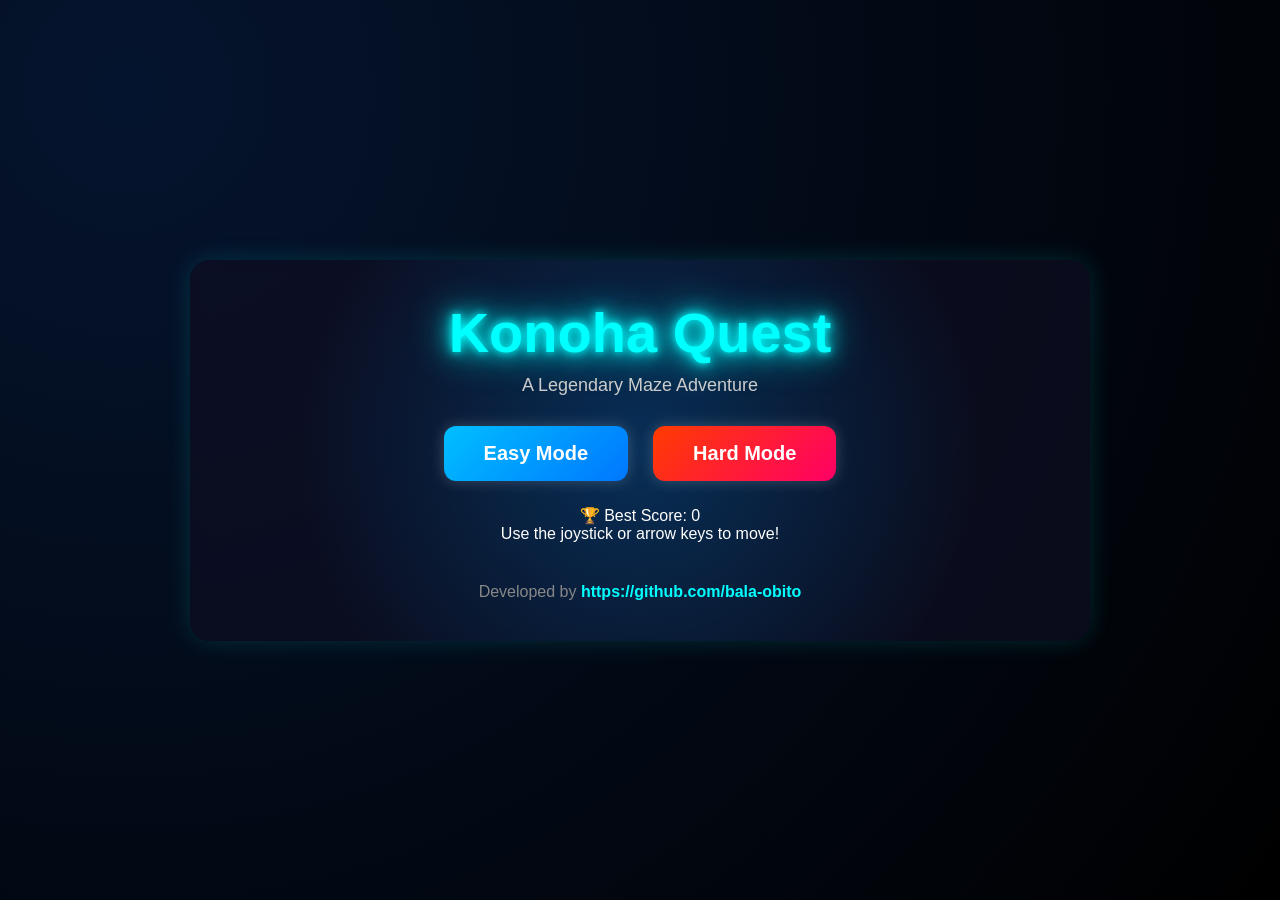
==== index.html @ 05e32191 "Add files via upload" ====
<!DOCTYPE html>
<html lang="en">
<head>
  <meta charset="utf-8" />
  <meta name="viewport" content="width=device-width,initial-scale=1" />
  <title>Konoha Quest — Mobile Optimized</title>
  <link rel="stylesheet" href="style.css" />
</head>
<body>
  <!-- MENU -->
  <div id="menu" class="menu-animated">
    <div class="menu-glow"></div>
    <h1 class="neon-text">Konoha Quest</h1>
    <p class="subtitle">A Legendary Maze Adventure</p>
    <div class="mode-buttons">
      <button id="easyBtn" class="mode-btn easy">Easy Mode</button>
      <button id="hardBtn" class="mode-btn hard">Hard Mode</button>
    </div>
    <div class="menu-info">
      <div id="bestScore">🏆 Best Score: 0</div>
      <p class="hint">Use the joystick or arrow keys to move!</p>
    </div>
    <div class="menu-footer">
      <p>Developed by <span class="highlight">https://github.com/bala-obito</span> </p>
    </div>
  </div>

  <!-- GAME -->
  <div id="game" class="hidden">
    <div id="hud">
      <div id="scoreBoard">Score: <span id="score">0</span></div>
      <div id="level">Level: 1</div>
      <div id="lives">❤️ ❤️ ❤️</div>
    </div>
    <div id="controls">
      <button id="saveBtn">💾 Save</button>
      <button id="restartBtn">🔄 Restart</button>
      <button id="resetBtn">🧹 Reset</button>
      <button id="pauseBtn">⏸️ Pause</button>
      <button id="resumeBtn" class="hidden">▶️ Resume</button>
      <button id="menuBtn">🏠 Menu</button>
    </div>
    <div id="boardWrap"><div id="board"></div></div>

    <!-- JOYSTICK -->
    <div id="joystickWrap" class="hidden">
      <div id="joystickBase"><div id="joystickStick"></div></div>
    </div>
  </div>

  <!-- OVERLAY -->
  <div id="overlay" class="hidden">
    <div id="overlayContent">
      <h2 id="overlayTitle"></h2>
      <p id="overlayMsg"></p>
      <div class="overlayButtons">
        <button id="retryBtn">Retry</button>
        <button id="menuOverlayBtn">Menu</button>
      </div>
    </div>
  </div>
  <script src="script.js"></script>
</body>
</html>
---- style.css ----
*{box-sizing:border-box;margin:0;padding:0;}
body{
  font-family:"Poppins",sans-serif;
  background:radial-gradient(circle at 10% 10%,#05142e,#000);
  color:#fff;overflow:hidden;
  display:flex;align-items:center;justify-content:center;height:100vh;
}

/* MENU */
.menu-glow{position:absolute;top:0;left:0;right:0;bottom:0;background:radial-gradient(circle at 50% 50%,rgba(0,150,255,.25),transparent 70%);animation:pulseGlow 4s infinite alternate;z-index:-1;}
@keyframes pulseGlow{from{opacity:.4;transform:scale(1);}to{opacity:1;transform:scale(1.2);}}
#menu{position:relative;text-align:center;width:100%;max-width:900px;padding:40px;border-radius:20px;background:rgba(15,15,35,.7);box-shadow:0 0 25px rgba(0,255,255,.15);backdrop-filter:blur(6px);}
.neon-text{font-size:56px;font-weight:700;color:#0ff;text-shadow:0 0 8px #0ff,0 0 20px #0ff,0 0 40px cyan;margin-bottom:10px;}
.subtitle{font-size:18px;color:#ccc;margin-bottom:30px;}
.mode-buttons{display:flex;justify-content:center;gap:25px;margin-bottom:25px;}
.mode-btn{padding:16px 40px;border:none;border-radius:12px;font-size:20px;cursor:pointer;color:white;transition:all .3s;font-weight:600;box-shadow:0 0 15px rgba(255,255,255,.2);}
.mode-btn.easy{background:linear-gradient(135deg,#00bfff,#0077ff);}
.mode-btn.hard{background:linear-gradient(135deg,#ff3c00,#ff0066);}
.mode-btn:hover{transform:scale(1.05);}
.menu-footer{margin-top:40px;color:#888;}
.highlight{color:#00ffff;font-weight:600;}

/* GAME */
.hidden{display:none!important;}
#game{display:flex;flex-direction:column;align-items:center;justify-content:center;width:100%;max-width:960px;height:90vh;}
#hud{display:flex;justify-content:space-between;width:90%;margin-bottom:10px;font-size:18px;}
#controls{display:flex;gap:10px;flex-wrap:wrap;justify-content:center;margin-bottom:10px;}
#controls button{padding:6px 12px;font-size:16px;border:none;border-radius:6px;background:rgba(255,255,255,.15);color:#fff;cursor:pointer;}
#controls button:hover{background:rgba(255,255,255,.3);}
#board{display:grid;grid-template-columns:repeat(20,24px);grid-template-rows:repeat(20,24px);gap:2px;}
.cell{width:24px;height:24px;background:#000;border-radius:3px;}
.wall{background:#0b355f;}
.dot{width:8px;height:8px;background:yellow;border-radius:50%;margin:auto;}
.pac{font-size:20px;}
.ghost{font-size:18px;display:flex;align-items:center;justify-content:center;width:24px;height:24px;}

/* JOYSTICK */
#joystickWrap{
  position:fixed;left:20px;bottom:60px; /* raised for better reach */
  width:120px;height:120px;z-index:60;touch-action:none;
}
@media(max-width:600px){#joystickWrap{width:100px;height:100px;bottom:80px;}}
#joystickBase{
  width:100%;height:100%;border-radius:50%;
  background:radial-gradient(circle at 35% 35%,rgba(255,255,255,0.06),rgba(0,0,0,0.25));
  border:2px solid rgba(255,255,255,0.1);
  display:flex;align-items:center;justify-content:center;
  box-shadow:0 6px 18px rgba(0,0,0,0.6),inset 0 0 12px rgba(0,0,0,0.4);
}
#joystickStick{
  width:48px;height:48px;border-radius:50%;
  background:linear-gradient(180deg,rgba(255,255,255,0.15),rgba(0,0,0,0.35));
  box-shadow:0 8px 18px rgba(0,0,0,0.6),0 0 12px rgba(0,255,255,0.3);
  transform:translate(0,0);transition:transform .03s linear;
  pointer-events:none;
}

/* OVERLAY */
#overlay{position:fixed;inset:0;display:flex;align-items:center;justify-content:center;background:rgba(0,0,0,.7);opacity:0;transition:opacity .4s;pointer-events:none;}
#overlay:not(.hidden){opacity:1;pointer-events:all;}
#overlayContent{background:rgba(30,30,50,.95);padding:20px;border-radius:10px;text-align:center;}
.overlayButtons{display:flex;gap:10px;justify-content:center;margin-top:10px;}
.overlayButtons button{padding:8px 18px;border:none;border-radius:8px;}
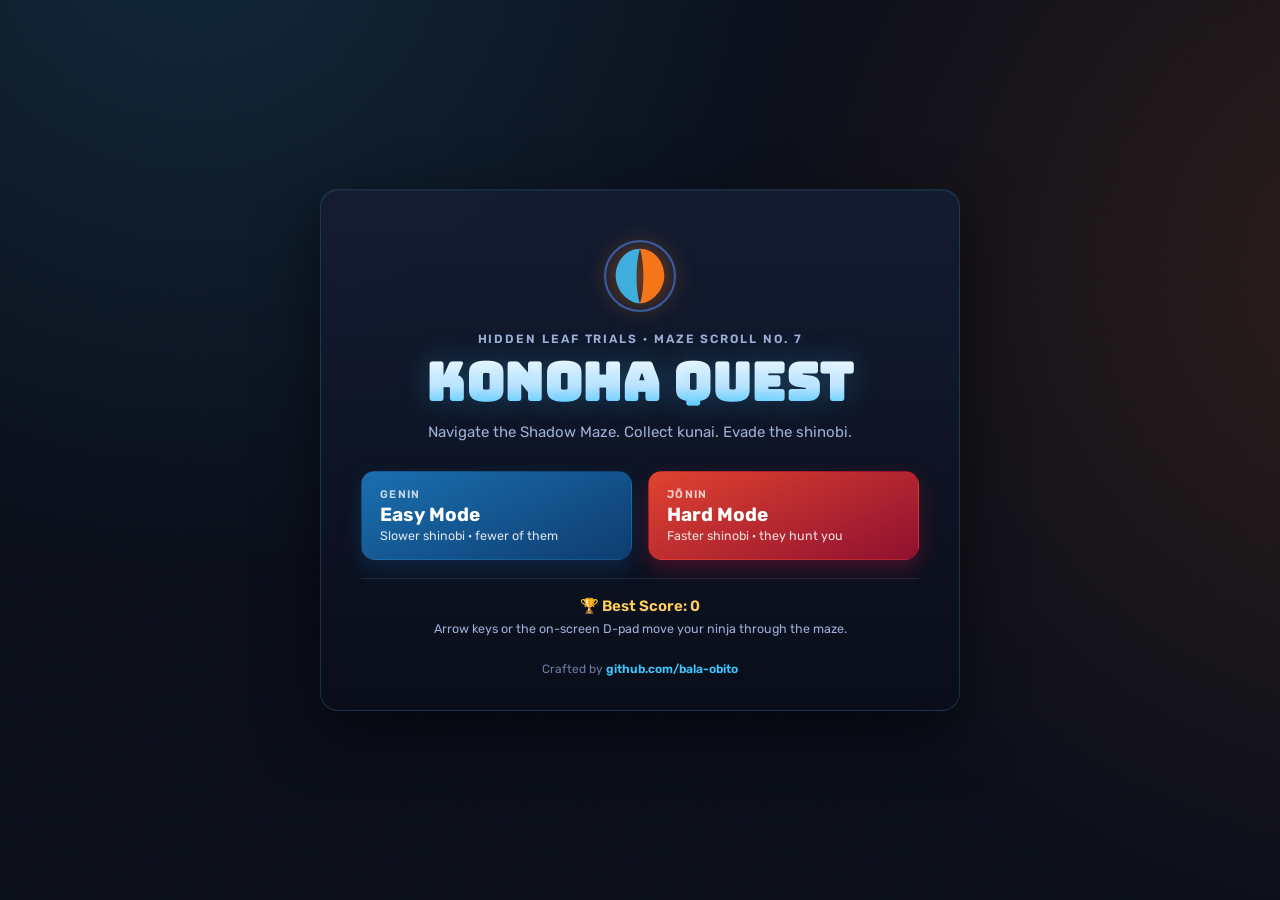
==== commit 8c809ee3: "Add files via upload" ====
--- a/index.html
+++ b/index.html
@@ -1,64 +1,907 @@
 <!DOCTYPE html>
 <html lang="en">
 <head>
-  <meta charset="utf-8" />
-  <meta name="viewport" content="width=device-width,initial-scale=1" />
-  <title>Konoha Quest — Mobile Optimized</title>
-  <link rel="stylesheet" href="style.css" />
+<meta charset="utf-8" />
+<meta name="viewport" content="width=device-width,initial-scale=1,maximum-scale=1,user-scalable=no,viewport-fit=cover" />
+<title>Konoha Quest — Shadow Maze</title>
+<meta name="description" content="A ninja maze adventure. Collect kunai, dodge shinobi, escape the Shadow Maze." />
+<link rel="preconnect" href="https://fonts.googleapis.com">
+<link rel="preconnect" href="https://fonts.gstatic.com" crossorigin>
+<link href="https://fonts.googleapis.com/css2?family=Bungee&family=Rubik:wght@400;500;600;700;800&display=swap" rel="stylesheet">
+<style>
+:root{
+  --ink:#0a0e1a;
+  --ink-2:#111a2e;
+  --panel:#141d33;
+  --wall:#1c2a4a;
+  --wall-edge:#3a5a9c;
+  --paper:#f4ecd8;
+  --chakra:#3ec6ff;
+  --chakra-2:#0f7fd6;
+  --leaf:#ff7a1a;
+  --leaf-2:#ff3d5a;
+  --gold:#ffcf5c;
+  --danger:#ff3d5a;
+  --text-dim:#9db0d6;
+  --radius:18px;
+  --shadow-lg:0 20px 60px rgba(0,0,0,.55);
+}
+
+*{box-sizing:border-box;margin:0;padding:0;}
+html,body{height:100%;overscroll-behavior:none;}
+body{
+  font-family:"Rubik",sans-serif;
+  background:
+    radial-gradient(circle at 15% -10%, rgba(62,198,255,.14), transparent 45%),
+    radial-gradient(circle at 110% 30%, rgba(255,122,26,.14), transparent 45%),
+    var(--ink);
+  color:var(--paper);
+  min-height:100vh;
+  overflow-x:hidden;
+  display:flex;align-items:center;justify-content:center;
+  padding:24px;
+}
+:focus-visible{outline:2px solid var(--chakra);outline-offset:3px;border-radius:6px;}
+.hidden{display:none!important;}
+
+.grain{
+  position:fixed;inset:0;pointer-events:none;z-index:1;opacity:.04;mix-blend-mode:overlay;
+  background-image:url("data:image/svg+xml,%3Csvg xmlns='http://www.w3.org/2000/svg' width='120' height='120'%3E%3Cfilter id='n'%3E%3CfeTurbulence type='fractalNoise' baseFrequency='0.9' numOctaves='2' stitchTiles='stitch'/%3E%3C/filter%3E%3Crect width='100%25' height='100%25' filter='url(%23n)'/%3E%3C/svg%3E");
+}
+
+.screen{width:100%;display:flex;align-items:center;justify-content:center;z-index:2;}
+
+/* ============ MENU ============ */
+.menu-card{
+  position:relative;width:100%;max-width:640px;padding:48px 40px 34px;
+  border-radius:var(--radius);
+  background:linear-gradient(180deg, rgba(20,29,51,.92), rgba(10,14,26,.92));
+  border:1px solid rgba(62,198,255,.18);
+  box-shadow:var(--shadow-lg), inset 0 1px 0 rgba(255,255,255,.04);
+  text-align:center;
+  backdrop-filter:blur(8px);
+  animation:cardIn .6s cubic-bezier(.2,.9,.25,1) both;
+}
+@keyframes cardIn{from{opacity:0;transform:translateY(14px) scale(.98);}to{opacity:1;transform:none;}}
+
+.emblem{width:76px;height:76px;margin:0 auto 18px;}
+.leaf-emblem{width:100%;height:100%;filter:drop-shadow(0 0 10px rgba(255,122,26,.45));}
+.emblem-ring{fill:none;stroke:var(--wall-edge);stroke-width:3;}
+.emblem-leaf{fill:var(--leaf);opacity:.95;}
+.emblem-leaf-2{fill:var(--chakra);opacity:.85;}
+
+.eyebrow{
+  font-size:12px;letter-spacing:.16em;text-transform:uppercase;
+  color:var(--text-dim);margin-bottom:10px;font-weight:600;
+}
+.title{
+  font-family:"Bungee",cursive;
+  font-size:clamp(34px,6vw,52px);
+  line-height:1.05;
+  letter-spacing:.01em;
+  background:linear-gradient(180deg,#fff, #cfe9ff 55%, var(--chakra));
+  -webkit-background-clip:text;background-clip:text;color:transparent;
+  text-shadow:0 0 30px rgba(62,198,255,.25);
+  margin-bottom:12px;
+}
+.subtitle{color:var(--text-dim);font-size:15px;font-weight:400;margin-bottom:30px;}
+
+.mode-buttons{display:grid;grid-template-columns:1fr 1fr;gap:16px;margin-bottom:18px;}
+@media(max-width:520px){.mode-buttons{grid-template-columns:1fr;}}
+
+.mode-btn{
+  display:flex;flex-direction:column;align-items:flex-start;gap:2px;
+  padding:16px 18px;border-radius:14px;border:1px solid transparent;
+  cursor:pointer;color:#fff;text-align:left;
+  transition:transform .18s ease, box-shadow .18s ease, border-color .18s ease;
+  font-family:inherit;
+}
+.mode-btn.easy{background:linear-gradient(155deg,#1a6fb0,#0e3d70);box-shadow:0 8px 20px rgba(14,61,112,.45);}
+.mode-btn.hard{background:linear-gradient(155deg,#e0432f,#8f1030);box-shadow:0 8px 20px rgba(143,16,48,.45);}
+.mode-btn:hover, .mode-btn:focus-visible{transform:translateY(-3px);}
+.mode-btn.easy:hover{box-shadow:0 12px 26px rgba(14,127,214,.5);border-color:rgba(62,198,255,.5);}
+.mode-btn.hard:hover{box-shadow:0 12px 26px rgba(255,61,90,.5);border-color:rgba(255,61,90,.5);}
+.mode-rank{font-size:11px;letter-spacing:.12em;text-transform:uppercase;opacity:.75;font-weight:600;}
+.mode-name{font-size:19px;font-weight:700;}
+.mode-desc{font-size:12.5px;opacity:.85;font-weight:400;}
+
+.continue-btn{
+  width:100%;padding:12px;margin-bottom:22px;border-radius:12px;
+  background:rgba(255,207,92,.1);border:1px solid rgba(255,207,92,.35);
+  color:var(--gold);font-weight:600;font-size:14px;cursor:pointer;
+  transition:background .18s ease;
+}
+.continue-btn:hover{background:rgba(255,207,92,.18);}
+
+.menu-info{border-top:1px solid rgba(157,176,214,.15);padding-top:18px;}
+.best-score{font-size:15px;font-weight:600;color:var(--gold);margin-bottom:6px;}
+.hint{font-size:12.5px;color:var(--text-dim);}
+.menu-footer{margin-top:26px;color:#6d7ea6;font-size:12px;}
+.highlight{color:var(--chakra);font-weight:600;}
+
+/* ============ GAME ============ */
+#game{
+  flex-direction:column;gap:12px;width:100%;max-width:640px;
+  -webkit-user-select:none;user-select:none;-webkit-touch-callout:none;
+  touch-action:pan-x pan-y;
+  padding-bottom:210px;
+}
+@media(max-width:520px){#game{padding-bottom:190px;}}
+#controls button{touch-action:manipulation;min-height:40px;}
+#hud{
+  display:flex;align-items:center;justify-content:space-between;
+  width:100%;padding:12px 18px;border-radius:14px;
+  background:rgba(20,29,51,.85);border:1px solid rgba(62,198,255,.15);
+  box-shadow:var(--shadow-lg);
+}
+.hud-stat{display:flex;flex-direction:column;align-items:center;gap:2px;min-width:64px;}
+.hud-label{font-size:10px;text-transform:uppercase;letter-spacing:.1em;color:var(--text-dim);font-weight:600;}
+.hud-value{font-size:20px;font-weight:800;font-family:"Bungee",cursive;color:var(--paper);}
+#lives{flex-direction:row;gap:4px;min-width:auto;}
+#lives .life{font-size:18px;filter:drop-shadow(0 0 4px rgba(255,122,26,.5));transition:opacity .3s, transform .3s;}
+#lives .life.lost{opacity:.15;transform:scale(.7);}
+
+#controls{display:flex;gap:8px;flex-wrap:wrap;justify-content:center;width:100%;}
+#controls button{
+  display:flex;align-items:center;gap:6px;
+  padding:8px 14px;font-size:13px;font-weight:600;border:1px solid rgba(62,198,255,.18);
+  border-radius:10px;background:rgba(20,29,51,.85);color:var(--paper);cursor:pointer;
+  transition:background .15s ease, transform .15s ease;
+}
+#controls button:hover{background:rgba(62,198,255,.16);transform:translateY(-1px);}
+#controls button span{font-size:12px;}
+
+#boardWrap{
+  display:flex;align-items:center;justify-content:center;
+  padding:14px;border-radius:16px;
+  background:radial-gradient(circle at 50% 0%, rgba(62,198,255,.06), transparent 60%), var(--panel);
+  border:1px solid rgba(62,198,255,.15);
+  box-shadow:var(--shadow-lg), inset 0 0 40px rgba(0,0,0,.4);
+}
+#board{
+  display:grid;
+  gap:var(--gap,2px);
+  border-radius:8px;
+  overflow:hidden;
+}
+.cell{background:#070b14;position:relative;}
+.wall{
+  background:linear-gradient(160deg, var(--wall), var(--wall-edge));
+  border-radius:3px;
+  box-shadow:inset 0 0 0 1px rgba(255,255,255,.04);
+}
+.dot{
+  position:absolute;inset:0;margin:auto;width:34%;height:34%;
+  background:linear-gradient(160deg, var(--gold), var(--leaf));
+  clip-path:polygon(50% 0%, 65% 35%, 100% 50%, 65% 65%, 50% 100%, 35% 65%, 0% 50%, 35% 35%);
+  filter:drop-shadow(0 0 3px rgba(255,207,92,.6));
+  animation:dotPulse 1.8s ease-in-out infinite;
+}
+@keyframes dotPulse{0%,100%{transform:scale(.9);opacity:.85;}50%{transform:scale(1.08);opacity:1;}}
+
+.pac{
+  position:absolute;inset:0;display:flex;align-items:center;justify-content:center;
+  font-size:calc(var(--cell-size,24px) * 0.72);
+  filter:drop-shadow(0 0 6px rgba(62,198,255,.85));
+  transition:left .1s linear, top .1s linear;
+  z-index:3;
+}
+.ghost{
+  position:absolute;inset:0;display:flex;align-items:center;justify-content:center;
+  font-size:calc(var(--cell-size,24px) * 0.62);
+  border-radius:50%;
+  z-index:2;
+  animation:ghostBob 1s ease-in-out infinite;
+}
+.ghost::after{
+  content:"";position:absolute;inset:8%;border-radius:50%;z-index:-1;opacity:.35;filter:blur(2px);
+}
+@keyframes ghostBob{0%,100%{transform:translateY(0);}50%{transform:translateY(-2px);}}
+.ghost.red::after{background:#ff3d5a;}
+.ghost.blue::after{background:#3ec6ff;}
+.ghost.green::after{background:#5cff8f;}
+.ghost.purple::after{background:#b56bff;}
+.ghost.orange::after{background:#ff9a3d;}
+.ghost.cyan::after{background:#3dfff0;}
+.ghost.pink::after{background:#ff6bd6;}
+.ghost.gray::after{background:#9db0d6;}
+
+#boardWrap.shake{animation:shake .3s ease;}
+@keyframes shake{
+  10%,90%{transform:translateX(-2px);}
+  20%,80%{transform:translateX(4px);}
+  30%,50%,70%{transform:translateX(-8px);}
+  40%,60%{transform:translateX(8px);}
+}
+
+/* D-PAD — a clear, discoverable cross of arrow buttons. Press-and-hold
+   repeats movement; each button is an independent touch target so two
+   fingers (e.g. diagonal-ish play) never fight each other. */
+#dpad{
+  position:fixed;right:20px;bottom:20px;
+  bottom:calc(20px + env(safe-area-inset-bottom, 0px));
+  z-index:60;
+  display:grid;
+  grid-template-columns:60px 60px 60px;
+  grid-template-rows:60px 60px 60px;
+  gap:6px;
+  -webkit-user-select:none;user-select:none;-webkit-touch-callout:none;
+}
+@media(max-width:520px){
+  #dpad{grid-template-columns:54px 54px 54px;grid-template-rows:54px 54px 54px;right:14px;bottom:calc(14px + env(safe-area-inset-bottom, 0px));}
+}
+.dpad-up{grid-column:2;grid-row:1;}
+.dpad-left{grid-column:1;grid-row:2;}
+.dpad-center{grid-column:2;grid-row:2;display:flex;align-items:center;justify-content:center;font-size:22px;opacity:.5;filter:drop-shadow(0 0 6px rgba(62,198,255,.4));}
+.dpad-right{grid-column:3;grid-row:2;}
+.dpad-down{grid-column:2;grid-row:3;}
+
+.dpad-btn{
+  display:flex;align-items:center;justify-content:center;
+  border-radius:14px;
+  background:linear-gradient(160deg, rgba(20,29,51,.92), rgba(10,14,26,.92));
+  border:1px solid rgba(62,198,255,.28);
+  box-shadow:0 8px 18px rgba(0,0,0,.5), inset 0 1px 0 rgba(255,255,255,.05);
+  cursor:pointer;
+  touch-action:none;
+  transition:transform .08s ease, background .12s ease, box-shadow .12s ease, border-color .12s ease;
+}
+.dpad-btn svg{width:22px;height:22px;fill:var(--chakra);filter:drop-shadow(0 0 4px rgba(62,198,255,.5));transition:fill .12s ease;}
+.dpad-btn:active,
+.dpad-btn.pressed{
+  transform:scale(.9);
+  background:linear-gradient(160deg, rgba(255,122,26,.35), rgba(20,29,51,.92));
+  border-color:rgba(255,122,26,.6);
+  box-shadow:0 4px 10px rgba(0,0,0,.5), 0 0 18px rgba(255,122,26,.35);
+}
+.dpad-btn.pressed svg{fill:var(--leaf);}
+
+/* OVERLAY */
+#overlay{
+  position:fixed;inset:0;display:flex;align-items:center;justify-content:center;
+  background:rgba(5,7,14,.78);backdrop-filter:blur(4px);
+  opacity:0;transition:opacity .3s;pointer-events:none;z-index:100;
+}
+#overlay:not(.hidden){opacity:1;pointer-events:all;}
+#overlayContent{
+  background:linear-gradient(180deg, rgba(20,29,51,.96), rgba(10,14,26,.96));
+  border:1px solid rgba(62,198,255,.2);
+  padding:34px 36px;border-radius:18px;text-align:center;
+  box-shadow:var(--shadow-lg);max-width:340px;
+  animation:cardIn .35s ease both;
+}
+#overlayIcon{font-size:40px;margin-bottom:6px;}
+#overlayTitle{font-family:"Bungee",cursive;font-size:24px;margin-bottom:8px;color:var(--paper);}
+#overlayMsg{color:var(--text-dim);font-size:14px;margin-bottom:20px;}
+.overlayButtons{display:flex;gap:10px;justify-content:center;}
+.overlayButtons button{
+  padding:10px 20px;border:none;border-radius:10px;font-weight:700;font-size:13px;cursor:pointer;
+  transition:transform .15s ease;
+}
+.overlayButtons button:hover{transform:translateY(-2px);}
+#retryBtn{background:linear-gradient(135deg,var(--chakra),var(--chakra-2));color:#04101f;}
+#menuOverlayBtn{background:rgba(255,255,255,.08);color:var(--paper);border:1px solid rgba(255,255,255,.15);}
+
+@media (prefers-reduced-motion: reduce){
+  *{animation-duration:.001ms!important;animation-iteration-count:1!important;transition-duration:.001ms!important;}
+}
+
+  </style>
 </head>
 <body>
-  <!-- MENU -->
-  <div id="menu" class="menu-animated">
-    <div class="menu-glow"></div>
-    <h1 class="neon-text">Konoha Quest</h1>
-    <p class="subtitle">A Legendary Maze Adventure</p>
-    <div class="mode-buttons">
-      <button id="easyBtn" class="mode-btn easy">Easy Mode</button>
-      <button id="hardBtn" class="mode-btn hard">Hard Mode</button>
+
+<div class="grain"></div>
+
+<!-- MENU -->
+<main id="menu" class="screen">
+  <div class="menu-card">
+    <div class="emblem" aria-hidden="true">
+      <svg viewBox="0 0 100 100" class="leaf-emblem">
+        <circle cx="50" cy="50" r="46" class="emblem-ring"/>
+        <path class="emblem-leaf" d="M50 14 C68 14 82 30 82 50 C82 68 66 86 50 86 C56 68 56 34 50 14 Z"/>
+        <path class="emblem-leaf emblem-leaf-2" d="M50 14 C32 14 18 30 18 50 C18 68 34 86 50 86 C44 68 44 34 50 14 Z"/>
+      </svg>
     </div>
+
+    <p class="eyebrow">Hidden Leaf Trials · Maze Scroll No. 7</p>
+    <h1 class="title">Konoha&nbsp;Quest</h1>
+    <p class="subtitle">Navigate the Shadow Maze. Collect kunai. Evade the shinobi.</p>
+
+    <div class="mode-buttons" role="group" aria-label="Select difficulty">
+      <button id="easyBtn" class="mode-btn easy" type="button">
+        <span class="mode-rank">Genin</span>
+        <span class="mode-name">Easy Mode</span>
+        <span class="mode-desc">Slower shinobi · fewer of them</span>
+      </button>
+      <button id="hardBtn" class="mode-btn hard" type="button">
+        <span class="mode-rank">Jōnin</span>
+        <span class="mode-name">Hard Mode</span>
+        <span class="mode-desc">Faster shinobi · they hunt you</span>
+      </button>
+    </div>
+
+    <button id="continueBtn" class="continue-btn hidden" type="button">↻ Continue Saved Run</button>
+
     <div class="menu-info">
-      <div id="bestScore">🏆 Best Score: 0</div>
-      <p class="hint">Use the joystick or arrow keys to move!</p>
+      <div id="bestScore" class="best-score">🏆 Best Score: 0</div>
+      <p class="hint">Arrow keys or the on-screen D-pad move your ninja through the maze.</p>
     </div>
-    <div class="menu-footer">
-      <p>Developed by <span class="highlight">https://github.com/bala-obito</span> </p>
+
+    <p class="menu-footer">Crafted by <span class="highlight">github.com/bala-obito</span></p>
+  </div>
+</main>
+
+<!-- GAME -->
+<div id="game" class="screen hidden">
+  <header id="hud">
+    <div class="hud-stat">
+      <span class="hud-label">Score</span>
+      <span id="score" class="hud-value" aria-live="polite">0</span>
+    </div>
+    <div class="hud-stat">
+      <span class="hud-label">Rank</span>
+      <span id="level" class="hud-value">Lv. 1</span>
+    </div>
+    <div class="hud-stat" id="lives" aria-label="Lives remaining">
+      <span class="life">🍥</span><span class="life">🍥</span><span class="life">🍥</span>
+    </div>
+  </header>
+
+  <div id="controls">
+    <button id="pauseBtn" type="button" title="Pause">⏸️ <span>Pause</span></button>
+    <button id="resumeBtn" class="hidden" type="button" title="Resume">▶️ <span>Resume</span></button>
+    <button id="saveBtn" type="button" title="Save run">💾 <span>Save</span></button>
+    <button id="restartBtn" type="button" title="New maze, same rank">🔄 <span>Reroll</span></button>
+    <button id="resetBtn" type="button" title="Clear all saved data">🧹 <span>Reset</span></button>
+    <button id="menuBtn" type="button" title="Back to menu">🏠 <span>Menu</span></button>
+  </div>
+
+  <div id="boardWrap"><div id="board" role="img" aria-label="Maze board"></div></div>
+
+  <!-- D-PAD -->
+  <div id="dpad" class="hidden" aria-hidden="true">
+    <button class="dpad-btn dpad-up" data-dir="ArrowUp" aria-label="Move up" type="button">
+      <svg viewBox="0 0 24 24"><path d="M12 5 L20 15 L4 15 Z"/></svg>
+    </button>
+    <button class="dpad-btn dpad-left" data-dir="ArrowLeft" aria-label="Move left" type="button">
+      <svg viewBox="0 0 24 24"><path d="M5 12 L15 4 L15 20 Z"/></svg>
+    </button>
+    <div class="dpad-center" aria-hidden="true">🍥</div>
+    <button class="dpad-btn dpad-right" data-dir="ArrowRight" aria-label="Move right" type="button">
+      <svg viewBox="0 0 24 24"><path d="M19 12 L9 4 L9 20 Z"/></svg>
+    </button>
+    <button class="dpad-btn dpad-down" data-dir="ArrowDown" aria-label="Move down" type="button">
+      <svg viewBox="0 0 24 24"><path d="M12 19 L4 9 L20 9 Z"/></svg>
+    </button>
+  </div>
+</div>
+
+<!-- OVERLAY -->
+<div id="overlay" class="hidden">
+  <div id="overlayContent">
+    <div id="overlayIcon">💥</div>
+    <h2 id="overlayTitle"></h2>
+    <p id="overlayMsg"></p>
+    <div class="overlayButtons">
+      <button id="retryBtn" type="button">Try Again</button>
+      <button id="menuOverlayBtn" type="button">Menu</button>
     </div>
   </div>
-
-  <!-- GAME -->
-  <div id="game" class="hidden">
-    <div id="hud">
-      <div id="scoreBoard">Score: <span id="score">0</span></div>
-      <div id="level">Level: 1</div>
-      <div id="lives">❤️ ❤️ ❤️</div>
-    </div>
-    <div id="controls">
-      <button id="saveBtn">💾 Save</button>
-      <button id="restartBtn">🔄 Restart</button>
-      <button id="resetBtn">🧹 Reset</button>
-      <button id="pauseBtn">⏸️ Pause</button>
-      <button id="resumeBtn" class="hidden">▶️ Resume</button>
-      <button id="menuBtn">🏠 Menu</button>
-    </div>
-    <div id="boardWrap"><div id="board"></div></div>
-
-    <!-- JOYSTICK -->
-    <div id="joystickWrap" class="hidden">
-      <div id="joystickBase"><div id="joystickStick"></div></div>
-    </div>
-  </div>
-
-  <!-- OVERLAY -->
-  <div id="overlay" class="hidden">
-    <div id="overlayContent">
-      <h2 id="overlayTitle"></h2>
-      <p id="overlayMsg"></p>
-      <div class="overlayButtons">
-        <button id="retryBtn">Retry</button>
-        <button id="menuOverlayBtn">Menu</button>
-      </div>
-    </div>
-  </div>
-  <script src="script.js"></script>
+</div>
+
+<script>
+/* ============================================================
+   Konoha Quest — Shadow Maze
+   ============================================================ */
+(() => {
+  "use strict";
+
+  // Odd dimensions required for the recursive-backtracker maze algorithm.
+  const ROWS = 21, COLS = 21;
+  const SAVE_KEY = "kq_save";
+  const BEST_KEY = "kq_best";
+
+  /* ---------- DOM ---------- */
+  const menu = document.getElementById("menu");
+  const game = document.getElementById("game");
+  const boardEl = document.getElementById("board");
+  const scoreEl = document.getElementById("score");
+  const bestScoreEl = document.getElementById("bestScore");
+  const livesEl = document.getElementById("lives");
+  const levelEl = document.getElementById("level");
+  const overlay = document.getElementById("overlay");
+  const overlayTitle = document.getElementById("overlayTitle");
+  const overlayMsg = document.getElementById("overlayMsg");
+  const overlayIcon = document.getElementById("overlayIcon");
+  const retryBtn = document.getElementById("retryBtn");
+  const menuOverlayBtn = document.getElementById("menuOverlayBtn");
+  const saveBtn = document.getElementById("saveBtn");
+  const restartBtn = document.getElementById("restartBtn");
+  const resetBtn = document.getElementById("resetBtn");
+  const menuBtn = document.getElementById("menuBtn");
+  const pauseBtn = document.getElementById("pauseBtn");
+  const resumeBtn = document.getElementById("resumeBtn");
+  const continueBtn = document.getElementById("continueBtn");
+  const boardWrap = document.getElementById("boardWrap");
+  const dpad = document.getElementById("dpad");
+
+  /* ---------- state ---------- */
+  let layout = [], cells = [];
+  let pacPos = 0, score = 0, lives = 3, level = 1, collectedDots = 0, totalDots = 0;
+  let ghosts = [], ghostTimer = null, ghostSpeed = 650, paused = false, mode = "easy";
+  let moveInterval = null, currentDirection = null, inputLock = false;
+  let cellSize = 24;
+
+  const ghostColors = ["red", "blue", "green", "purple", "orange", "cyan", "pink", "gray"];
+
+  /* ---------- audio (tiny synth, no assets) ---------- */
+  let actx = null;
+  function ensureAudio() {
+    if (!actx) {
+      try { actx = new (window.AudioContext || window.webkitAudioContext)(); } catch (e) { /* no audio */ }
+    }
+  }
+  function tone(freq, dur, type = "sine", gain = 0.05, delay = 0) {
+    if (!actx) return;
+    const t0 = actx.currentTime + delay;
+    const osc = actx.createOscillator();
+    const g = actx.createGain();
+    osc.type = type;
+    osc.frequency.setValueAtTime(freq, t0);
+    g.gain.setValueAtTime(gain, t0);
+    g.gain.exponentialRampToValueAtTime(0.001, t0 + dur);
+    osc.connect(g).connect(actx.destination);
+    osc.start(t0);
+    osc.stop(t0 + dur);
+  }
+  const sfx = {
+    dot: () => tone(880, 0.08, "square", 0.04),
+    hit: () => { tone(220, 0.25, "sawtooth", 0.06); tone(140, 0.3, "sawtooth", 0.05, 0.08); },
+    levelUp: () => { [523, 659, 784, 1046].forEach((f, i) => tone(f, 0.15, "triangle", 0.05, i * 0.09)); },
+    gameOver: () => { tone(180, 0.5, "sawtooth", 0.06); tone(120, 0.6, "sawtooth", 0.05, 0.15); },
+  };
+
+  /* ---------- helpers ---------- */
+  const idx = (r, c) => r * COLS + c;
+  const rc = (i) => [Math.floor(i / COLS), i % COLS];
+  const inBounds = (r, c) => r > 0 && c > 0 && r < ROWS - 1 && c < COLS - 1;
+
+  function updateBest() {
+    const b = Number(localStorage.getItem(BEST_KEY) || 0);
+    bestScoreEl.textContent = `🏆 Best Score: ${b}`;
+  }
+  function shuffle(arr) {
+    for (let i = arr.length - 1; i > 0; i--) {
+      const j = Math.floor(Math.random() * (i + 1));
+      [arr[i], arr[j]] = [arr[j], arr[i]];
+    }
+    return arr;
+  }
+
+  /* ============================================================
+     MAZE GENERATION — recursive backtracker (guaranteed solvable)
+     Logical cells sit on odd rows/cols; walls occupy the space
+     between them. Hard mode braids in extra loops afterwards so
+     the shinobi have more than one route to the player.
+     ============================================================ */
+  function buildLayout() {
+    layout = Array(ROWS * COLS).fill(1);
+
+    const LR = (ROWS - 1) / 2, LC = (COLS - 1) / 2;
+    const visited = Array(LR * LC).fill(false);
+    const lIdx = (lr, lc) => lr * LC + lc;
+
+    const stack = [[0, 0]];
+    visited[lIdx(0, 0)] = true;
+    layout[idx(1, 1)] = 0;
+
+    const dirs = [[-1, 0], [1, 0], [0, -1], [0, 1]];
+
+    while (stack.length) {
+      const [lr, lc] = stack[stack.length - 1];
+      const options = shuffle(dirs.slice()).filter(([dr, dc]) => {
+        const nlr = lr + dr, nlc = lc + dc;
+        return nlr >= 0 && nlc >= 0 && nlr < LR && nlc < LC && !visited[lIdx(nlr, nlc)];
+      });
+      if (!options.length) { stack.pop(); continue; }
+      const [dr, dc] = options[0];
+      const nlr = lr + dr, nlc = lc + dc;
+      visited[lIdx(nlr, nlc)] = true;
+
+      const r = 2 * lr + 1, c = 2 * lc + 1;
+      const nr = 2 * nlr + 1, nc = 2 * nlc + 1;
+      layout[idx((r + nr) / 2, (c + nc) / 2)] = 0; // knock down wall between
+      layout[idx(nr, nc)] = 0;
+      stack.push([nlr, nlc]);
+    }
+
+    // Hard mode: braid in loops so shinobi have flanking routes.
+    if (mode === "hard") {
+      for (let r = 1; r < ROWS - 1; r++) {
+        for (let c = 1; c < COLS - 1; c++) {
+          if (layout[idx(r, c)] !== 1) continue;
+          const horizOpen = layout[idx(r, c - 1)] === 0 && layout[idx(r, c + 1)] === 0;
+          const vertOpen = layout[idx(r - 1, c)] === 0 && layout[idx(r + 1, c)] === 0;
+          if ((horizOpen || vertOpen) && Math.random() < 0.12) layout[idx(r, c)] = 0;
+        }
+      }
+    }
+
+    // Outer border stays solid.
+    for (let r = 0; r < ROWS; r++) for (let c = 0; c < COLS; c++) {
+      if (r === 0 || c === 0 || r === ROWS - 1 || c === COLS - 1) layout[idx(r, c)] = 1;
+    }
+
+    // Spawn cell + a small clearing stay dot-free.
+    layout[idx(1, 1)] = 0;
+
+    // Every open cell becomes a collectible kunai.
+    layout = layout.map((v) => (v === 0 ? 2 : v));
+    layout[idx(1, 1)] = 0;
+    totalDots = layout.filter((x) => x === 2).length;
+  }
+
+  function openLogicalCells() {
+    // Returns actual-grid positions of all open (non-wall) cells, farthest-first from spawn.
+    const spawn = idx(1, 1);
+    const open = [];
+    for (let i = 0; i < layout.length; i++) if (layout[i] !== 1) open.push(i);
+    open.sort((a, b) => {
+      const [ar, ac] = rc(a), [br, bc] = rc(b), [sr, sc] = rc(spawn);
+      const da = Math.abs(ar - sr) + Math.abs(ac - sc);
+      const db = Math.abs(br - sr) + Math.abs(bc - sc);
+      return db - da;
+    });
+    return open;
+  }
+
+  /* ---------- rendering ---------- */
+  function computeCellSize() {
+    const wrapPadding = 28;
+    const available = Math.min(window.innerWidth - 40, 640) - wrapPadding;
+    const availableH = window.innerHeight - 230 - 190;
+    const size = Math.floor(Math.min(available, availableH) / COLS);
+    cellSize = Math.max(12, Math.min(26, size));
+    boardEl.style.setProperty("--cell-size", cellSize + "px");
+    boardEl.style.gridTemplateColumns = `repeat(${COLS}, ${cellSize}px)`;
+    boardEl.style.gridTemplateRows = `repeat(${ROWS}, ${cellSize}px)`;
+  }
+
+  function renderBoard() {
+    computeCellSize();
+    boardEl.innerHTML = "";
+    cells = [];
+    layout.forEach((v) => {
+      const cell = document.createElement("div");
+      cell.className = "cell";
+      if (v === 1) cell.classList.add("wall");
+      else if (v === 2) {
+        const dot = document.createElement("div");
+        dot.className = "dot";
+        cell.appendChild(dot);
+      }
+      boardEl.appendChild(cell);
+      cells.push(cell);
+    });
+  }
+
+  function placePacAndGhosts() {
+    pacPos = idx(1, 1);
+    const count = mode === "easy" ? 4 : 6;
+    const spots = openLogicalCells().slice(0, count * 3);
+    shuffle(spots);
+    ghosts = [];
+    for (let i = 0; i < count && spots.length; i++) {
+      ghosts.push({ pos: spots[i % spots.length], color: ghostColors[i % ghostColors.length], lastDir: null });
+    }
+    draw();
+  }
+
+  function draw() {
+    boardEl.querySelectorAll(".pac,.ghost").forEach((n) => n.remove());
+    const p = document.createElement("div");
+    p.className = "pac";
+    p.textContent = "🍥";
+    cells[pacPos].appendChild(p);
+    ghosts.forEach((g) => {
+      const gh = document.createElement("div");
+      gh.className = "ghost " + g.color;
+      gh.textContent = "🥷";
+      cells[g.pos].appendChild(gh);
+    });
+  }
+
+  /* ---------- gameplay ---------- */
+  function startGame(selected, restored) {
+    ensureAudio();
+    mode = selected;
+    ghostSpeed = mode === "easy" ? 650 : 420;
+    overlay.classList.add("hidden");
+    menu.classList.add("hidden");
+    game.classList.remove("hidden");
+    dpad.classList.remove("hidden");
+    if (restored) {
+      applyRestoredState(restored);
+    } else {
+      initGame();
+    }
+  }
+
+  function initGame() {
+    clearInterval(ghostTimer);
+    score = 0; lives = 3; level = 1; collectedDots = 0;
+    scoreEl.textContent = score;
+    updateLives();
+    levelEl.textContent = `Lv. ${level}`;
+    buildLayout();
+    renderBoard();
+    placePacAndGhosts();
+    paused = false;
+    ghostTimer = setInterval(moveGhosts, ghostSpeed);
+    setupJoystick();
+  }
+
+  function applyRestoredState(saved) {
+    mode = saved.mode;
+    ghostSpeed = saved.ghostSpeed;
+    score = saved.score; lives = saved.lives; level = saved.level;
+    collectedDots = saved.collectedDots;
+    layout = saved.layout;
+    totalDots = layout.filter((x) => x === 2).length + collectedDots;
+    scoreEl.textContent = score;
+    updateLives();
+    levelEl.textContent = `Lv. ${level}`;
+    renderBoard();
+    pacPos = saved.pacPos;
+    ghosts = saved.ghosts;
+    draw();
+    paused = false;
+    clearInterval(ghostTimer);
+    ghostTimer = setInterval(moveGhosts, ghostSpeed);
+    setupJoystick();
+  }
+
+  function movePac(key) {
+    if (paused) return;
+    const [r, c] = rc(pacPos);
+    let nr = r, nc = c;
+    if (key === "ArrowLeft") nc--;
+    else if (key === "ArrowRight") nc++;
+    else if (key === "ArrowUp") nr--;
+    else if (key === "ArrowDown") nr++;
+    if (!inBounds(nr, nc)) return;
+    const newPos = idx(nr, nc);
+    if (!cells[newPos] || layout[newPos] === 1) return;
+    pacPos = newPos;
+    if (layout[pacPos] === 2) {
+      layout[pacPos] = 0;
+      const d = cells[pacPos].querySelector(".dot");
+      if (d) d.remove();
+      score += 10; collectedDots++;
+      scoreEl.textContent = score;
+      sfx.dot();
+      vibrate(4);
+      checkProgress();
+    }
+    if (ghosts.some((g) => g.pos === pacPos)) loseLife();
+    draw();
+  }
+
+  function distDir(from, to) {
+    const [fr, fc] = rc(from), [tr, tc] = rc(to);
+    return { dr: tr - fr, dc: tc - fc };
+  }
+
+  function moveGhosts() {
+    if (paused) return;
+    const chaseChance = mode === "hard" ? 0.65 : 0.3;
+    ghosts.forEach((g) => {
+      const [r, c] = rc(g.pos);
+      const dirOptions = [
+        { key: "U", dr: -1, dc: 0 }, { key: "D", dr: 1, dc: 0 },
+        { key: "L", dr: 0, dc: -1 }, { key: "R", dr: 0, dc: 1 },
+      ];
+      let ordered;
+      if (Math.random() < chaseChance) {
+        const { dr, dc } = distDir(g.pos, pacPos);
+        ordered = dirOptions
+          .map((d) => ({ ...d, score: -(Math.sign(dr) === Math.sign(d.dr) && d.dr !== 0 ? 1 : 0) - (Math.sign(dc) === Math.sign(d.dc) && d.dc !== 0 ? 1 : 0) }))
+          .sort((a, b) => a.score - b.score);
+      } else {
+        ordered = shuffle(dirOptions.slice());
+      }
+      // Prefer not to reverse direction immediately, unless nothing else works.
+      const reverse = { U: "D", D: "U", L: "R", R: "L" };
+      const nonReverse = ordered.filter((d) => d.key !== reverse[g.lastDir]);
+      const tryOrder = [...nonReverse, ...ordered];
+
+      for (const d of tryOrder) {
+        const nr = r + d.dr, nc = c + d.dc;
+        if (!inBounds(nr, nc)) continue;
+        const np = idx(nr, nc);
+        if (layout[np] === 1) continue;
+        g.pos = np;
+        g.lastDir = d.key;
+        break;
+      }
+    });
+    if (ghosts.some((g) => g.pos === pacPos)) loseLife();
+    draw();
+  }
+
+  function loseLife() {
+    lives--;
+    updateLives();
+    sfx.hit();
+    vibrate([25, 40, 25]);
+    boardWrap.classList.add("shake");
+    setTimeout(() => boardWrap.classList.remove("shake"), 300);
+    if (lives <= 0) return endGame();
+    pacPos = idx(1, 1);
+  }
+
+  function updateLives() {
+    const icons = livesEl.querySelectorAll(".life");
+    icons.forEach((icon, i) => icon.classList.toggle("lost", i >= lives));
+  }
+
+  function checkProgress() {
+    if (collectedDots < totalDots) return;
+    level++;
+    ghostSpeed = Math.max(160, ghostSpeed - 90);
+    clearInterval(ghostTimer);
+    ghostTimer = setInterval(moveGhosts, ghostSpeed);
+    buildLayout();
+    renderBoard();
+    placePacAndGhosts();
+    collectedDots = 0;
+    score += 500;
+    scoreEl.textContent = score;
+    levelEl.textContent = `Lv. ${level}`;
+    sfx.levelUp();
+  }
+
+  function endGame() {
+    clearInterval(ghostTimer);
+    const best = Number(localStorage.getItem(BEST_KEY) || 0);
+    if (score > best) localStorage.setItem(BEST_KEY, String(score));
+    updateBest();
+    localStorage.removeItem(SAVE_KEY);
+    sfx.gameOver();
+    overlayIcon.textContent = "💥";
+    overlayTitle.textContent = "You Were Caught!";
+    overlayMsg.textContent = `Final score: ${score} · Reached Lv. ${level}`;
+    overlay.classList.remove("hidden");
+    retryBtn.onclick = () => startGame(mode);
+    menuOverlayBtn.onclick = goToMenu;
+  }
+
+  /* ---------- D-pad ----------
+     Four independent buttons, each with its own arrow icon. Pointer Events
+     naturally isolate touches per element, so press-and-hold repeat "just
+     works" without manual multi-touch bookkeeping. Each press gives a
+     short haptic pulse and a pressed-state glow for clear feedback. */
+  function setupJoystick() { /* kept for compatibility with older calls; no-op */ }
+
+  function vibrate(ms) {
+    if (navigator.vibrate) { try { navigator.vibrate(ms); } catch (e) { /* ignore */ } }
+  }
+
+  function bindDpad() {
+    const repeatMs = 150;
+    const activePointers = new Map(); // pointerId -> { btn, interval }
+
+    function pressStart(btn, pointerId) {
+      const dir = btn.dataset.dir;
+      btn.classList.add("pressed");
+      vibrate(6);
+      movePac(dir);
+      const interval = setInterval(() => movePac(dir), repeatMs);
+      activePointers.set(pointerId, { btn, interval });
+    }
+    function pressEnd(pointerId) {
+      const entry = activePointers.get(pointerId);
+      if (!entry) return;
+      clearInterval(entry.interval);
+      entry.btn.classList.remove("pressed");
+      activePointers.delete(pointerId);
+    }
+
+    dpad.querySelectorAll(".dpad-btn").forEach((btn) => {
+      btn.addEventListener("pointerdown", (e) => {
+        e.preventDefault();
+        btn.setPointerCapture(e.pointerId);
+        pressStart(btn, e.pointerId);
+      });
+      btn.addEventListener("pointerup", (e) => pressEnd(e.pointerId));
+      btn.addEventListener("pointercancel", (e) => pressEnd(e.pointerId));
+      btn.addEventListener("pointerleave", (e) => { if (e.pointerType === "mouse") pressEnd(e.pointerId); });
+      btn.addEventListener("contextmenu", (e) => e.preventDefault());
+    });
+  }
+  bindDpad();
+
+  // Stop iOS/Android pull-to-refresh and rubber-banding while a game is in progress.
+  document.addEventListener("touchmove", (e) => {
+    if (!game.classList.contains("hidden")) e.preventDefault();
+  }, { passive: false });
+
+  document.addEventListener("keydown", (e) => {
+    const keys = ["ArrowUp", "ArrowDown", "ArrowLeft", "ArrowRight"];
+    if (!keys.includes(e.key)) return;
+    if (game.classList.contains("hidden")) return;
+    if (inputLock) return;
+    e.preventDefault();
+    movePac(e.key);
+  });
+
+  window.addEventListener("resize", () => {
+    if (!game.classList.contains("hidden")) { computeCellSize(); renderBoard(); draw(); }
+  });
+
+  /* ---------- menu / buttons ---------- */
+  document.getElementById("easyBtn").onclick = () => startGame("easy");
+  document.getElementById("hardBtn").onclick = () => startGame("hard");
+
+  continueBtn.onclick = () => {
+    const raw = localStorage.getItem(SAVE_KEY);
+    if (!raw) return;
+    try { startGame(JSON.parse(raw).mode, JSON.parse(raw)); }
+    catch (e) { localStorage.removeItem(SAVE_KEY); }
+  };
+
+  saveBtn.onclick = () => {
+    const snapshot = { score, level, lives, mode, ghostSpeed, collectedDots, layout, pacPos, ghosts };
+    localStorage.setItem(SAVE_KEY, JSON.stringify(snapshot));
+    flashButton(saveBtn, "✅ Saved");
+  };
+  function flashButton(btn, text) {
+    const original = btn.innerHTML;
+    btn.innerHTML = text;
+    setTimeout(() => (btn.innerHTML = original), 1100);
+  }
+
+  restartBtn.onclick = () => {
+    clearInterval(ghostTimer);
+    buildLayout();
+    renderBoard();
+    placePacAndGhosts();
+    collectedDots = 0;
+    ghostTimer = setInterval(moveGhosts, ghostSpeed);
+  };
+
+  resetBtn.onclick = () => {
+    localStorage.removeItem(SAVE_KEY);
+    localStorage.removeItem(BEST_KEY);
+    updateBest();
+    continueBtn.classList.add("hidden");
+    flashButton(resetBtn, "🧹 Cleared");
+  };
+
+  menuBtn.onclick = goToMenu;
+  pauseBtn.onclick = () => { paused = true; pauseBtn.classList.add("hidden"); resumeBtn.classList.remove("hidden"); };
+  resumeBtn.onclick = () => { paused = false; resumeBtn.classList.add("hidden"); pauseBtn.classList.remove("hidden"); };
+
+  function goToMenu() {
+    clearInterval(ghostTimer);
+    game.classList.add("hidden");
+    menu.classList.remove("hidden");
+    overlay.classList.add("hidden");
+    dpad.classList.add("hidden");
+    updateBest();
+    refreshContinueButton();
+  }
+
+  function refreshContinueButton() {
+    const raw = localStorage.getItem(SAVE_KEY);
+    continueBtn.classList.toggle("hidden", !raw);
+  }
+
+  /* ---------- boot ---------- */
+  updateBest();
+  refreshContinueButton();
+})();
+
+  </script>
 </body>
-</html>
+</html>
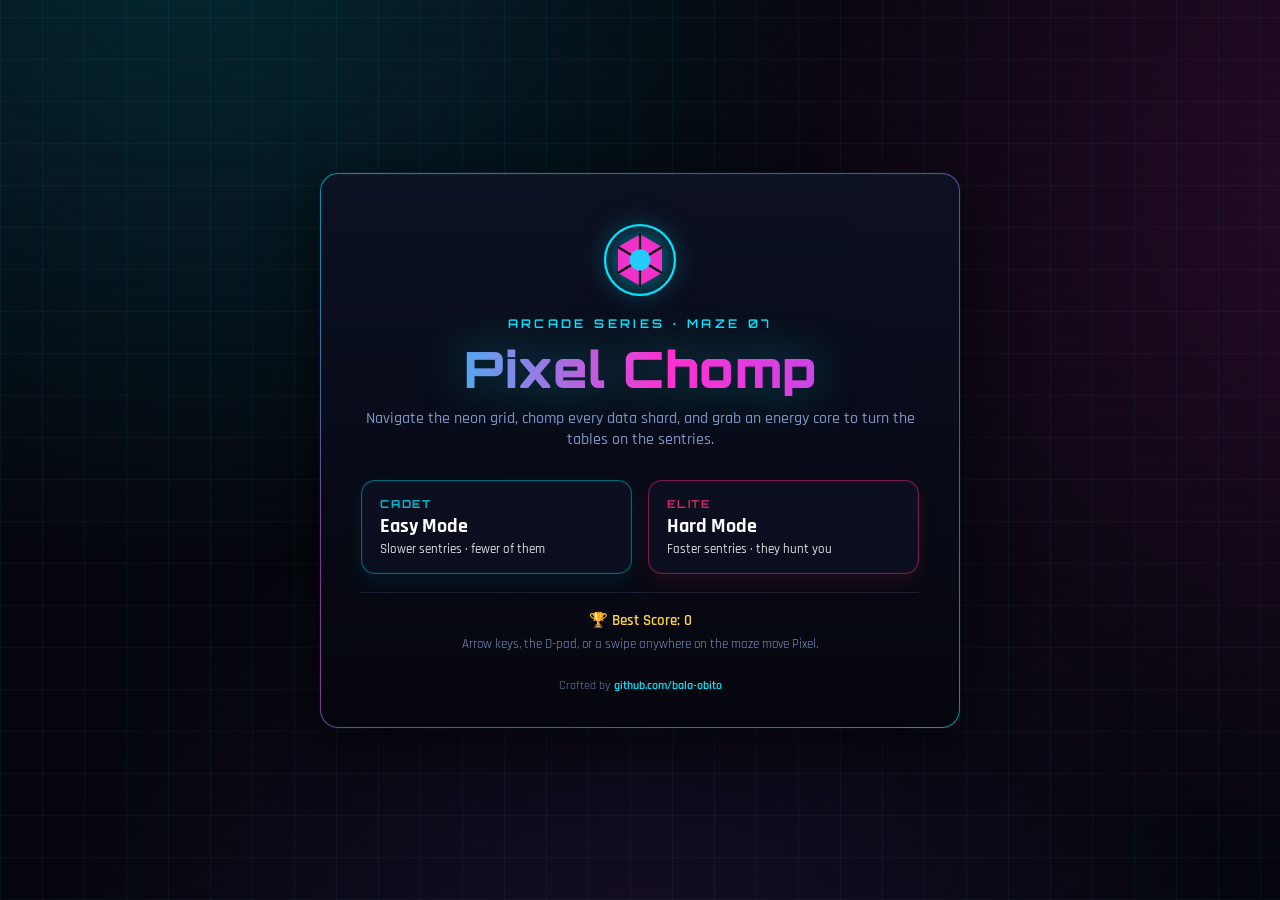
==== commit 433a0a43: "Add files via upload" ====
--- a/index.html
+++ b/index.html
@@ -3,38 +3,43 @@
 <head>
 <meta charset="utf-8" />
 <meta name="viewport" content="width=device-width,initial-scale=1,maximum-scale=1,user-scalable=no,viewport-fit=cover" />
-<title>Konoha Quest — Shadow Maze</title>
-<meta name="description" content="A ninja maze adventure. Collect kunai, dodge shinobi, escape the Shadow Maze." />
+<title>Pixel Chomp</title>
+<meta name="description" content="A precision-engineered arcade maze game. Chomp data shards, dodge sentries, chase the high score." />
 <link rel="preconnect" href="https://fonts.googleapis.com">
 <link rel="preconnect" href="https://fonts.gstatic.com" crossorigin>
-<link href="https://fonts.googleapis.com/css2?family=Bungee&family=Rubik:wght@400;500;600;700;800&display=swap" rel="stylesheet">
+<link href="https://fonts.googleapis.com/css2?family=Orbitron:wght@500;700;900&family=Rajdhani:wght@400;500;600;700&display=swap" rel="stylesheet">
 <style>
 :root{
-  --ink:#0a0e1a;
-  --ink-2:#111a2e;
-  --panel:#141d33;
-  --wall:#1c2a4a;
-  --wall-edge:#3a5a9c;
-  --paper:#f4ecd8;
-  --chakra:#3ec6ff;
-  --chakra-2:#0f7fd6;
-  --leaf:#ff7a1a;
-  --leaf-2:#ff3d5a;
-  --gold:#ffcf5c;
-  --danger:#ff3d5a;
-  --text-dim:#9db0d6;
+  --ink:#05060d;
+  --ink-2:#0a0d1c;
+  --panel:#0d1224;
+  --wall:#141c38;
+  --wall-edge:#00e5ff;
+  --paper:#e8f4ff;
+  --chakra:#00e5ff;
+  --chakra-2:#0091ff;
+  --leaf:#ff2fd0;
+  --leaf-2:#a855f7;
+  --gold:#ffd23f;
+  --danger:#ff2f6d;
+  --text-dim:#7f93c4;
   --radius:18px;
-  --shadow-lg:0 20px 60px rgba(0,0,0,.55);
+  --shadow-lg:0 20px 60px rgba(0,0,0,.65);
+  --grid-line:rgba(0,229,255,.06);
 }
 
 *{box-sizing:border-box;margin:0;padding:0;}
 html,body{height:100%;overscroll-behavior:none;}
 body{
-  font-family:"Rubik",sans-serif;
+  font-family:"Rajdhani",sans-serif;
   background:
-    radial-gradient(circle at 15% -10%, rgba(62,198,255,.14), transparent 45%),
-    radial-gradient(circle at 110% 30%, rgba(255,122,26,.14), transparent 45%),
+    radial-gradient(circle at 15% -10%, rgba(0,229,255,.16), transparent 45%),
+    radial-gradient(circle at 110% 20%, rgba(255,47,208,.14), transparent 45%),
+    radial-gradient(circle at 50% 120%, rgba(168,85,247,.12), transparent 50%),
+    repeating-linear-gradient(0deg, var(--grid-line) 0 1px, transparent 1px 42px),
+    repeating-linear-gradient(90deg, var(--grid-line) 0 1px, transparent 1px 42px),
     var(--ink);
+  background-attachment:fixed;
   color:var(--paper);
   min-height:100vh;
   overflow-x:hidden;
@@ -45,9 +50,11 @@
 .hidden{display:none!important;}
 
 .grain{
-  position:fixed;inset:0;pointer-events:none;z-index:1;opacity:.04;mix-blend-mode:overlay;
-  background-image:url("data:image/svg+xml,%3Csvg xmlns='http://www.w3.org/2000/svg' width='120' height='120'%3E%3Cfilter id='n'%3E%3CfeTurbulence type='fractalNoise' baseFrequency='0.9' numOctaves='2' stitchTiles='stitch'/%3E%3C/filter%3E%3Crect width='100%25' height='100%25' filter='url(%23n)'/%3E%3C/svg%3E");
-}
+  position:fixed;inset:0;pointer-events:none;z-index:1;opacity:.5;
+  background:repeating-linear-gradient(0deg, rgba(0,0,0,.12) 0 1px, transparent 1px 3px);
+  animation:scan 9s linear infinite;
+}
+@keyframes scan{0%{background-position:0 0;}100%{background-position:0 300px;}}
 
 .screen{width:100%;display:flex;align-items:center;justify-content:center;z-index:2;}
 
@@ -55,55 +62,66 @@
 .menu-card{
   position:relative;width:100%;max-width:640px;padding:48px 40px 34px;
   border-radius:var(--radius);
-  background:linear-gradient(180deg, rgba(20,29,51,.92), rgba(10,14,26,.92));
-  border:1px solid rgba(62,198,255,.18);
-  box-shadow:var(--shadow-lg), inset 0 1px 0 rgba(255,255,255,.04);
+  background:linear-gradient(180deg, rgba(13,18,36,.92), rgba(5,6,13,.94));
+  border:1px solid rgba(0,229,255,.25);
+  box-shadow:var(--shadow-lg), 0 0 0 1px rgba(0,229,255,.06), inset 0 1px 0 rgba(255,255,255,.04);
   text-align:center;
-  backdrop-filter:blur(8px);
+  backdrop-filter:blur(10px);
   animation:cardIn .6s cubic-bezier(.2,.9,.25,1) both;
 }
+.menu-card::before{
+  content:"";position:absolute;inset:-1px;border-radius:inherit;padding:1px;z-index:-1;
+  background:linear-gradient(135deg, var(--chakra), var(--leaf), var(--leaf-2), var(--chakra));
+  -webkit-mask:linear-gradient(#000 0 0) content-box, linear-gradient(#000 0 0);
+  -webkit-mask-composite:xor;mask-composite:exclude;opacity:.5;
+}
 @keyframes cardIn{from{opacity:0;transform:translateY(14px) scale(.98);}to{opacity:1;transform:none;}}
 
 .emblem{width:76px;height:76px;margin:0 auto 18px;}
-.leaf-emblem{width:100%;height:100%;filter:drop-shadow(0 0 10px rgba(255,122,26,.45));}
+.leaf-emblem{width:100%;height:100%;filter:drop-shadow(0 0 12px rgba(0,229,255,.55));}
 .emblem-ring{fill:none;stroke:var(--wall-edge);stroke-width:3;}
 .emblem-leaf{fill:var(--leaf);opacity:.95;}
 .emblem-leaf-2{fill:var(--chakra);opacity:.85;}
 
 .eyebrow{
-  font-size:12px;letter-spacing:.16em;text-transform:uppercase;
-  color:var(--text-dim);margin-bottom:10px;font-weight:600;
+  font-size:12px;letter-spacing:.28em;text-transform:uppercase;
+  color:var(--chakra);margin-bottom:10px;font-weight:600;
+  font-family:"Orbitron",sans-serif;
 }
 .title{
-  font-family:"Bungee",cursive;
-  font-size:clamp(34px,6vw,52px);
-  line-height:1.05;
-  letter-spacing:.01em;
-  background:linear-gradient(180deg,#fff, #cfe9ff 55%, var(--chakra));
+  font-family:"Orbitron",sans-serif;
+  font-weight:900;
+  font-size:clamp(32px,6vw,50px);
+  line-height:1.1;
+  letter-spacing:.02em;
+  background:linear-gradient(90deg,var(--chakra), var(--leaf) 55%, var(--leaf-2));
   -webkit-background-clip:text;background-clip:text;color:transparent;
-  text-shadow:0 0 30px rgba(62,198,255,.25);
+  filter:drop-shadow(0 0 24px rgba(0,229,255,.35));
   margin-bottom:12px;
 }
-.subtitle{color:var(--text-dim);font-size:15px;font-weight:400;margin-bottom:30px;}
+.subtitle{color:var(--text-dim);font-size:16px;font-weight:500;margin-bottom:30px;}
 
 .mode-buttons{display:grid;grid-template-columns:1fr 1fr;gap:16px;margin-bottom:18px;}
 @media(max-width:520px){.mode-buttons{grid-template-columns:1fr;}}
 
 .mode-btn{
   display:flex;flex-direction:column;align-items:flex-start;gap:2px;
-  padding:16px 18px;border-radius:14px;border:1px solid transparent;
+  padding:16px 18px;border-radius:14px;
   cursor:pointer;color:#fff;text-align:left;
-  transition:transform .18s ease, box-shadow .18s ease, border-color .18s ease;
+  background:rgba(13,18,36,.7);
+  transition:transform .18s ease, box-shadow .18s ease, border-color .18s ease, background .18s ease;
   font-family:inherit;
 }
-.mode-btn.easy{background:linear-gradient(155deg,#1a6fb0,#0e3d70);box-shadow:0 8px 20px rgba(14,61,112,.45);}
-.mode-btn.hard{background:linear-gradient(155deg,#e0432f,#8f1030);box-shadow:0 8px 20px rgba(143,16,48,.45);}
+.mode-btn.easy{border:1px solid rgba(0,229,255,.4);box-shadow:0 0 0 1px rgba(0,229,255,.08) inset, 0 8px 20px rgba(0,229,255,.08);}
+.mode-btn.hard{border:1px solid rgba(255,47,109,.45);box-shadow:0 0 0 1px rgba(255,47,109,.08) inset, 0 8px 20px rgba(255,47,109,.1);}
 .mode-btn:hover, .mode-btn:focus-visible{transform:translateY(-3px);}
-.mode-btn.easy:hover{box-shadow:0 12px 26px rgba(14,127,214,.5);border-color:rgba(62,198,255,.5);}
-.mode-btn.hard:hover{box-shadow:0 12px 26px rgba(255,61,90,.5);border-color:rgba(255,61,90,.5);}
-.mode-rank{font-size:11px;letter-spacing:.12em;text-transform:uppercase;opacity:.75;font-weight:600;}
-.mode-name{font-size:19px;font-weight:700;}
-.mode-desc{font-size:12.5px;opacity:.85;font-weight:400;}
+.mode-btn.easy:hover{background:rgba(0,229,255,.1);box-shadow:0 12px 26px rgba(0,229,255,.3);border-color:var(--chakra);}
+.mode-btn.hard:hover{background:rgba(255,47,109,.1);box-shadow:0 12px 26px rgba(255,47,109,.35);border-color:var(--danger);}
+.mode-rank{font-size:11px;letter-spacing:.16em;text-transform:uppercase;opacity:.8;font-weight:700;font-family:"Orbitron",sans-serif;}
+.mode-btn.easy .mode-rank{color:var(--chakra);}
+.mode-btn.hard .mode-rank{color:var(--danger);}
+.mode-name{font-size:20px;font-weight:700;}
+.mode-desc{font-size:12.5px;opacity:.85;font-weight:500;}
 
 .continue-btn{
   width:100%;padding:12px;margin-bottom:22px;border-radius:12px;
@@ -131,31 +149,37 @@
 #hud{
   display:flex;align-items:center;justify-content:space-between;
   width:100%;padding:12px 18px;border-radius:14px;
-  background:rgba(20,29,51,.85);border:1px solid rgba(62,198,255,.15);
+  background:rgba(13,18,36,.85);border:1px solid rgba(0,229,255,.15);
   box-shadow:var(--shadow-lg);
 }
 .hud-stat{display:flex;flex-direction:column;align-items:center;gap:2px;min-width:64px;}
 .hud-label{font-size:10px;text-transform:uppercase;letter-spacing:.1em;color:var(--text-dim);font-weight:600;}
-.hud-value{font-size:20px;font-weight:800;font-family:"Bungee",cursive;color:var(--paper);}
-#lives{flex-direction:row;gap:4px;min-width:auto;}
-#lives .life{font-size:18px;filter:drop-shadow(0 0 4px rgba(255,122,26,.5));transition:opacity .3s, transform .3s;}
-#lives .life.lost{opacity:.15;transform:scale(.7);}
+.hud-value{font-size:20px;font-weight:800;font-family:"Orbitron",sans-serif;color:var(--paper);}
+#lives{flex-direction:row;gap:6px;min-width:auto;}
+#lives .life{
+  width:14px;height:14px;border-radius:4px;
+  background:linear-gradient(160deg, var(--gold), var(--leaf));
+  box-shadow:0 0 8px rgba(255,210,63,.7);
+  transition:opacity .3s, transform .3s;
+}
+#lives .life.lost{opacity:.15;transform:scale(.7);box-shadow:none;}
 
 #controls{display:flex;gap:8px;flex-wrap:wrap;justify-content:center;width:100%;}
 #controls button{
   display:flex;align-items:center;gap:6px;
-  padding:8px 14px;font-size:13px;font-weight:600;border:1px solid rgba(62,198,255,.18);
-  border-radius:10px;background:rgba(20,29,51,.85);color:var(--paper);cursor:pointer;
+  padding:8px 14px;font-size:13px;font-weight:600;border:1px solid rgba(0,229,255,.18);
+  border-radius:10px;background:rgba(13,18,36,.85);color:var(--paper);cursor:pointer;
   transition:background .15s ease, transform .15s ease;
 }
-#controls button:hover{background:rgba(62,198,255,.16);transform:translateY(-1px);}
+#controls button:hover{background:rgba(0,229,255,.16);transform:translateY(-1px);}
 #controls button span{font-size:12px;}
+#controls button svg{width:15px;height:15px;fill:var(--chakra);flex-shrink:0;}
 
 #boardWrap{
   display:flex;align-items:center;justify-content:center;
   padding:14px;border-radius:16px;
-  background:radial-gradient(circle at 50% 0%, rgba(62,198,255,.06), transparent 60%), var(--panel);
-  border:1px solid rgba(62,198,255,.15);
+  background:radial-gradient(circle at 50% 0%, rgba(0,229,255,.06), transparent 60%), var(--panel);
+  border:1px solid rgba(0,229,255,.15);
   box-shadow:var(--shadow-lg), inset 0 0 40px rgba(0,0,0,.4);
 }
 #board{
@@ -171,41 +195,62 @@
   box-shadow:inset 0 0 0 1px rgba(255,255,255,.04);
 }
 .dot{
-  position:absolute;inset:0;margin:auto;width:34%;height:34%;
-  background:linear-gradient(160deg, var(--gold), var(--leaf));
-  clip-path:polygon(50% 0%, 65% 35%, 100% 50%, 65% 65%, 50% 100%, 35% 65%, 0% 50%, 35% 35%);
-  filter:drop-shadow(0 0 3px rgba(255,207,92,.6));
+  position:absolute;inset:0;margin:auto;width:22%;height:22%;border-radius:50%;
+  background:linear-gradient(160deg, var(--gold), #fff2b8);
+  filter:drop-shadow(0 0 3px rgba(255,210,63,.6));
   animation:dotPulse 1.8s ease-in-out infinite;
 }
 @keyframes dotPulse{0%,100%{transform:scale(.9);opacity:.85;}50%{transform:scale(1.08);opacity:1;}}
-
+.dot.orb{
+  width:58%;height:58%;
+  background:radial-gradient(circle at 35% 30%, #fff, var(--chakra) 40%, #b56bff 85%);
+  filter:drop-shadow(0 0 8px rgba(181,107,255,.9));
+  animation:orbPulse 1s ease-in-out infinite;
+}
+@keyframes orbPulse{0%,100%{transform:scale(.85);}50%{transform:scale(1.15);}}
+
+/* Pac-Man: two jaw halves that open/close, wrapper rotates to face travel direction */
 .pac{
-  position:absolute;inset:0;display:flex;align-items:center;justify-content:center;
-  font-size:calc(var(--cell-size,24px) * 0.72);
-  filter:drop-shadow(0 0 6px rgba(62,198,255,.85));
-  transition:left .1s linear, top .1s linear;
-  z-index:3;
-}
+  position:absolute;inset:10%;z-index:3;
+  filter:drop-shadow(0 0 8px #ffd400) drop-shadow(0 0 14px rgba(255,212,0,.5));
+  transition:transform .1s linear;
+}
+.pac .jaw-top,.pac .jaw-bottom{
+  position:absolute;left:0;width:100%;height:50%;
+  background:radial-gradient(circle at 30% 30%, #fff9d6, #ffd400 55%, #ffb300 100%);
+}
+.pac .jaw-top{top:0;border-radius:100% 100% 0 0/100% 100% 0 0;transform-origin:0% 100%;animation:jawTop .32s ease-in-out infinite;}
+.pac .jaw-bottom{bottom:0;border-radius:0 0 100% 100%/0 0 100% 100%;transform-origin:0% 0%;animation:jawBottom .32s ease-in-out infinite;}
+@keyframes jawTop{0%,100%{transform:rotate(0deg);}50%{transform:rotate(-30deg);}}
+@keyframes jawBottom{0%,100%{transform:rotate(0deg);}50%{transform:rotate(30deg);}}
+.pac.powered{filter:drop-shadow(0 0 14px #fff) drop-shadow(0 0 22px #ffd400);}
+
+/* Ghosts: classic dome + zigzag-skirt silhouette with simple eyes */
 .ghost{
-  position:absolute;inset:0;display:flex;align-items:center;justify-content:center;
-  font-size:calc(var(--cell-size,24px) * 0.62);
-  border-radius:50%;
+  position:absolute;inset:12%;
+  clip-path:polygon(0% 100%,0% 45%,8% 25%,20% 10%,35% 2%,50% 0%,65% 2%,80% 10%,92% 25%,100% 45%,100% 100%,88% 88%,75% 100%,62% 88%,50% 100%,38% 88%,25% 100%,12% 88%);
   z-index:2;
   animation:ghostBob 1s ease-in-out infinite;
 }
-.ghost::after{
-  content:"";position:absolute;inset:8%;border-radius:50%;z-index:-1;opacity:.35;filter:blur(2px);
-}
+.ghost::before,.ghost::after{
+  content:"";position:absolute;top:32%;width:20%;height:24%;border-radius:50%;
+  background:radial-gradient(circle at 50% 50%, #14182b 22%, #fff 24% 100%);
+}
+.ghost::before{left:20%;}
+.ghost::after{left:58%;}
 @keyframes ghostBob{0%,100%{transform:translateY(0);}50%{transform:translateY(-2px);}}
-.ghost.red::after{background:#ff3d5a;}
-.ghost.blue::after{background:#3ec6ff;}
-.ghost.green::after{background:#5cff8f;}
-.ghost.purple::after{background:#b56bff;}
-.ghost.orange::after{background:#ff9a3d;}
-.ghost.cyan::after{background:#3dfff0;}
-.ghost.pink::after{background:#ff6bd6;}
-.ghost.gray::after{background:#9db0d6;}
-
+.ghost.red{background:linear-gradient(160deg,#ff5c85,var(--danger));box-shadow:0 0 10px var(--danger);}
+.ghost.pink{background:linear-gradient(160deg,#ffd6f4,var(--leaf));box-shadow:0 0 10px var(--leaf);}
+.ghost.cyan{background:linear-gradient(160deg,#c2fffa,#3dfff0);box-shadow:0 0 10px #3dfff0;}
+.ghost.orange{background:linear-gradient(160deg,#ffe19b,var(--gold));box-shadow:0 0 10px var(--gold);}
+.ghost.blue{background:linear-gradient(160deg,#7bf3ff,var(--chakra));box-shadow:0 0 10px var(--chakra);}
+.ghost.green{background:linear-gradient(160deg,#a8ffce,#39ff8f);box-shadow:0 0 10px #39ff8f;}
+.ghost.purple{background:linear-gradient(160deg,#d3b3ff,var(--leaf-2));box-shadow:0 0 10px var(--leaf-2);}
+.ghost.gray{background:linear-gradient(160deg,#c7d3ec,var(--text-dim));box-shadow:0 0 10px var(--text-dim);}
+.ghost.frightened{background:linear-gradient(160deg,#ffffff,var(--chakra));box-shadow:0 0 12px var(--chakra);animation:frightFlash .35s steps(2) infinite, ghostBob 1s ease-in-out infinite;}
+@keyframes frightFlash{0%,100%{opacity:.5;}50%{opacity:.85;background:#fff;}}
+
+#boardWrap.power-active{border-color:rgba(255,207,92,.7);box-shadow:var(--shadow-lg), 0 0 30px rgba(255,207,92,.35), inset 0 0 40px rgba(0,0,0,.4);}
 #boardWrap.shake{animation:shake .3s ease;}
 @keyframes shake{
   10%,90%{transform:translateX(-2px);}
@@ -232,27 +277,33 @@
 }
 .dpad-up{grid-column:2;grid-row:1;}
 .dpad-left{grid-column:1;grid-row:2;}
-.dpad-center{grid-column:2;grid-row:2;display:flex;align-items:center;justify-content:center;font-size:22px;opacity:.5;filter:drop-shadow(0 0 6px rgba(62,198,255,.4));}
+.dpad-center{
+  grid-column:2;grid-row:2;
+  border-radius:50%;background:var(--chakra);
+  box-shadow:0 0 10px var(--chakra);
+  animation:orbPulse 1.4s ease-in-out infinite;
+  margin:auto;width:10px;height:10px;
+}
 .dpad-right{grid-column:3;grid-row:2;}
 .dpad-down{grid-column:2;grid-row:3;}
 
 .dpad-btn{
   display:flex;align-items:center;justify-content:center;
   border-radius:14px;
-  background:linear-gradient(160deg, rgba(20,29,51,.92), rgba(10,14,26,.92));
-  border:1px solid rgba(62,198,255,.28);
+  background:linear-gradient(160deg, rgba(13,18,36,.92), rgba(5,6,13,.92));
+  border:1px solid rgba(0,229,255,.28);
   box-shadow:0 8px 18px rgba(0,0,0,.5), inset 0 1px 0 rgba(255,255,255,.05);
   cursor:pointer;
   touch-action:none;
   transition:transform .08s ease, background .12s ease, box-shadow .12s ease, border-color .12s ease;
 }
-.dpad-btn svg{width:22px;height:22px;fill:var(--chakra);filter:drop-shadow(0 0 4px rgba(62,198,255,.5));transition:fill .12s ease;}
+.dpad-btn svg{width:22px;height:22px;fill:var(--chakra);filter:drop-shadow(0 0 4px rgba(0,229,255,.5));transition:fill .12s ease;}
 .dpad-btn:active,
 .dpad-btn.pressed{
   transform:scale(.9);
-  background:linear-gradient(160deg, rgba(255,122,26,.35), rgba(20,29,51,.92));
-  border-color:rgba(255,122,26,.6);
-  box-shadow:0 4px 10px rgba(0,0,0,.5), 0 0 18px rgba(255,122,26,.35);
+  background:linear-gradient(160deg, rgba(255,47,208,.35), rgba(13,18,36,.92));
+  border-color:rgba(255,47,208,.6);
+  box-shadow:0 4px 10px rgba(0,0,0,.5), 0 0 18px rgba(255,47,208,.35);
 }
 .dpad-btn.pressed svg{fill:var(--leaf);}
 
@@ -264,14 +315,14 @@
 }
 #overlay:not(.hidden){opacity:1;pointer-events:all;}
 #overlayContent{
-  background:linear-gradient(180deg, rgba(20,29,51,.96), rgba(10,14,26,.96));
-  border:1px solid rgba(62,198,255,.2);
+  background:linear-gradient(180deg, rgba(13,18,36,.96), rgba(5,6,13,.96));
+  border:1px solid rgba(0,229,255,.2);
   padding:34px 36px;border-radius:18px;text-align:center;
   box-shadow:var(--shadow-lg);max-width:340px;
   animation:cardIn .35s ease both;
 }
 #overlayIcon{font-size:40px;margin-bottom:6px;}
-#overlayTitle{font-family:"Bungee",cursive;font-size:24px;margin-bottom:8px;color:var(--paper);}
+#overlayTitle{font-family:"Orbitron",sans-serif;font-size:24px;margin-bottom:8px;color:var(--paper);}
 #overlayMsg{color:var(--text-dim);font-size:14px;margin-bottom:20px;}
 .overlayButtons{display:flex;gap:10px;justify-content:center;}
 .overlayButtons button{
@@ -298,25 +349,31 @@
     <div class="emblem" aria-hidden="true">
       <svg viewBox="0 0 100 100" class="leaf-emblem">
         <circle cx="50" cy="50" r="46" class="emblem-ring"/>
-        <path class="emblem-leaf" d="M50 14 C68 14 82 30 82 50 C82 68 66 86 50 86 C56 68 56 34 50 14 Z"/>
-        <path class="emblem-leaf emblem-leaf-2" d="M50 14 C32 14 18 30 18 50 C18 68 34 86 50 86 C44 68 44 34 50 14 Z"/>
+        <polygon points="50,16 79,33 79,67 50,84 21,67 21,33" class="emblem-leaf"/>
+        <circle cx="50" cy="50" r="14" class="emblem-leaf-2"/>
+        <line x1="50" y1="16" x2="50" y2="36" stroke="#05060d" stroke-width="3"/>
+        <line x1="79" y1="33" x2="62" y2="43" stroke="#05060d" stroke-width="3"/>
+        <line x1="79" y1="67" x2="62" y2="57" stroke="#05060d" stroke-width="3"/>
+        <line x1="50" y1="84" x2="50" y2="64" stroke="#05060d" stroke-width="3"/>
+        <line x1="21" y1="67" x2="38" y2="57" stroke="#05060d" stroke-width="3"/>
+        <line x1="21" y1="33" x2="38" y2="43" stroke="#05060d" stroke-width="3"/>
       </svg>
     </div>
 
-    <p class="eyebrow">Hidden Leaf Trials · Maze Scroll No. 7</p>
-    <h1 class="title">Konoha&nbsp;Quest</h1>
-    <p class="subtitle">Navigate the Shadow Maze. Collect kunai. Evade the shinobi.</p>
+    <p class="eyebrow">Arcade Series · Maze 07</p>
+    <h1 class="title">Pixel&nbsp;Chomp</h1>
+    <p class="subtitle">Navigate the neon grid, chomp every data shard, and grab an energy core to turn the tables on the sentries.</p>
 
     <div class="mode-buttons" role="group" aria-label="Select difficulty">
       <button id="easyBtn" class="mode-btn easy" type="button">
-        <span class="mode-rank">Genin</span>
+        <span class="mode-rank">Cadet</span>
         <span class="mode-name">Easy Mode</span>
-        <span class="mode-desc">Slower shinobi · fewer of them</span>
+        <span class="mode-desc">Slower sentries · fewer of them</span>
       </button>
       <button id="hardBtn" class="mode-btn hard" type="button">
-        <span class="mode-rank">Jōnin</span>
+        <span class="mode-rank">Elite</span>
         <span class="mode-name">Hard Mode</span>
-        <span class="mode-desc">Faster shinobi · they hunt you</span>
+        <span class="mode-desc">Faster sentries · they hunt you</span>
       </button>
     </div>
 
@@ -324,7 +381,7 @@
 
     <div class="menu-info">
       <div id="bestScore" class="best-score">🏆 Best Score: 0</div>
-      <p class="hint">Arrow keys or the on-screen D-pad move your ninja through the maze.</p>
+      <p class="hint">Arrow keys, the D-pad, or a swipe anywhere on the maze move Pixel.</p>
     </div>
 
     <p class="menu-footer">Crafted by <span class="highlight">github.com/bala-obito</span></p>
@@ -343,17 +400,17 @@
       <span id="level" class="hud-value">Lv. 1</span>
     </div>
     <div class="hud-stat" id="lives" aria-label="Lives remaining">
-      <span class="life">🍥</span><span class="life">🍥</span><span class="life">🍥</span>
+      <span class="life"></span><span class="life"></span><span class="life"></span>
     </div>
   </header>
 
   <div id="controls">
-    <button id="pauseBtn" type="button" title="Pause">⏸️ <span>Pause</span></button>
-    <button id="resumeBtn" class="hidden" type="button" title="Resume">▶️ <span>Resume</span></button>
-    <button id="saveBtn" type="button" title="Save run">💾 <span>Save</span></button>
-    <button id="restartBtn" type="button" title="New maze, same rank">🔄 <span>Reroll</span></button>
-    <button id="resetBtn" type="button" title="Clear all saved data">🧹 <span>Reset</span></button>
-    <button id="menuBtn" type="button" title="Back to menu">🏠 <span>Menu</span></button>
+    <button id="pauseBtn" type="button" title="Pause"><svg viewBox="0 0 24 24"><rect x="6" y="5" width="4" height="14" rx="1"/><rect x="14" y="5" width="4" height="14" rx="1"/></svg><span>Pause</span></button>
+    <button id="resumeBtn" class="hidden" type="button" title="Resume"><svg viewBox="0 0 24 24"><path d="M7 4 L20 12 L7 20 Z"/></svg><span>Resume</span></button>
+    <button id="saveBtn" type="button" title="Save run"><svg viewBox="0 0 24 24"><path d="M5 4h11l3 3v13H5z" fill="none" stroke="currentColor" stroke-width="2"/><rect x="8" y="4" width="8" height="5" fill="none" stroke="currentColor" stroke-width="2"/></svg><span>Save</span></button>
+    <button id="restartBtn" type="button" title="New maze, same rank"><svg viewBox="0 0 24 24" fill="none" stroke="currentColor" stroke-width="2"><path d="M4 12a8 8 0 1 1 2.6 5.9"/><path d="M4 20v-6h6"/></svg><span>Reroll</span></button>
+    <button id="resetBtn" type="button" title="Clear all saved data"><svg viewBox="0 0 24 24" fill="none" stroke="currentColor" stroke-width="2"><path d="M5 7h14M9 7V5h6v2M7 7l1 13h8l1-13"/></svg><span>Reset</span></button>
+    <button id="menuBtn" type="button" title="Back to menu"><svg viewBox="0 0 24 24"><path d="M12 3 L21 10 V21 H15 V14 H9 V21 H3 V10 Z"/></svg><span>Menu</span></button>
   </div>
 
   <div id="boardWrap"><div id="board" role="img" aria-label="Maze board"></div></div>
@@ -366,7 +423,7 @@
     <button class="dpad-btn dpad-left" data-dir="ArrowLeft" aria-label="Move left" type="button">
       <svg viewBox="0 0 24 24"><path d="M5 12 L15 4 L15 20 Z"/></svg>
     </button>
-    <div class="dpad-center" aria-hidden="true">🍥</div>
+    <div class="dpad-center" aria-hidden="true"></div>
     <button class="dpad-btn dpad-right" data-dir="ArrowRight" aria-label="Move right" type="button">
       <svg viewBox="0 0 24 24"><path d="M19 12 L9 4 L9 20 Z"/></svg>
     </button>
@@ -391,7 +448,7 @@
 
 <script>
 /* ============================================================
-   Konoha Quest — Shadow Maze
+   Pixel Chomp
    ============================================================ */
 (() => {
   "use strict";
@@ -428,11 +485,13 @@
   /* ---------- state ---------- */
   let layout = [], cells = [];
   let pacPos = 0, score = 0, lives = 3, level = 1, collectedDots = 0, totalDots = 0;
+  let pacDir = "ArrowRight";
   let ghosts = [], ghostTimer = null, ghostSpeed = 650, paused = false, mode = "easy";
   let moveInterval = null, currentDirection = null, inputLock = false;
   let cellSize = 24;
-
-  const ghostColors = ["red", "blue", "green", "purple", "orange", "cyan", "pink", "gray"];
+  let poweredUntil = 0, powerTimer = null;
+
+  const ghostColors = ["red", "pink", "cyan", "orange", "blue", "green", "purple", "gray"];
 
   /* ---------- audio (tiny synth, no assets) ---------- */
   let actx = null;
@@ -459,6 +518,8 @@
     hit: () => { tone(220, 0.25, "sawtooth", 0.06); tone(140, 0.3, "sawtooth", 0.05, 0.08); },
     levelUp: () => { [523, 659, 784, 1046].forEach((f, i) => tone(f, 0.15, "triangle", 0.05, i * 0.09)); },
     gameOver: () => { tone(180, 0.5, "sawtooth", 0.06); tone(120, 0.6, "sawtooth", 0.05, 0.15); },
+    power: () => { [440, 660, 880].forEach((f, i) => tone(f, 0.12, "sawtooth", 0.05, i * 0.05)); },
+    eatGhost: () => { tone(1200, 0.15, "square", 0.05); tone(1600, 0.12, "square", 0.04, 0.08); },
   };
 
   /* ---------- helpers ---------- */
@@ -482,7 +543,7 @@
      MAZE GENERATION — recursive backtracker (guaranteed solvable)
      Logical cells sit on odd rows/cols; walls occupy the space
      between them. Hard mode braids in extra loops afterwards so
-     the shinobi have more than one route to the player.
+     the sentries have more than one route to the player.
      ============================================================ */
   function buildLayout() {
     layout = Array(ROWS * COLS).fill(1);
@@ -515,7 +576,7 @@
       stack.push([nlr, nlc]);
     }
 
-    // Hard mode: braid in loops so shinobi have flanking routes.
+    // Hard mode: braid in loops so sentries have flanking routes.
     if (mode === "hard") {
       for (let r = 1; r < ROWS - 1; r++) {
         for (let c = 1; c < COLS - 1; c++) {
@@ -535,10 +596,16 @@
     // Spawn cell + a small clearing stay dot-free.
     layout[idx(1, 1)] = 0;
 
-    // Every open cell becomes a collectible kunai.
+    // Every open cell becomes a collectible data shard.
     layout = layout.map((v) => (v === 0 ? 2 : v));
     layout[idx(1, 1)] = 0;
-    totalDots = layout.filter((x) => x === 2).length;
+
+    // Sprinkle a handful of energy-core power orbs (value 3) into far-off dot cells.
+    const farCells = openLogicalCells().filter((i) => layout[i] === 2);
+    const orbCount = mode === "hard" ? 5 : 4;
+    farCells.slice(0, orbCount * 2).forEach((i, n) => { if (n % 2 === 0) layout[i] = 3; });
+
+    totalDots = layout.filter((x) => x === 2 || x === 3).length;
   }
 
   function openLogicalCells() {
@@ -575,9 +642,9 @@
       const cell = document.createElement("div");
       cell.className = "cell";
       if (v === 1) cell.classList.add("wall");
-      else if (v === 2) {
+      else if (v === 2 || v === 3) {
         const dot = document.createElement("div");
-        dot.className = "dot";
+        dot.className = v === 3 ? "dot orb" : "dot";
         cell.appendChild(dot);
       }
       boardEl.appendChild(cell);
@@ -597,16 +664,18 @@
     draw();
   }
 
+  const dirDeg = { ArrowRight: 0, ArrowDown: 90, ArrowLeft: 180, ArrowUp: 270 };
   function draw() {
     boardEl.querySelectorAll(".pac,.ghost").forEach((n) => n.remove());
+    const fleeing = Date.now() < poweredUntil;
     const p = document.createElement("div");
-    p.className = "pac";
-    p.textContent = "🍥";
+    p.className = "pac" + (fleeing ? " powered" : "");
+    p.style.transform = `rotate(${dirDeg[pacDir] || 0}deg)`;
+    p.innerHTML = '<div class="jaw-top"></div><div class="jaw-bottom"></div>';
     cells[pacPos].appendChild(p);
     ghosts.forEach((g) => {
       const gh = document.createElement("div");
-      gh.className = "ghost " + g.color;
-      gh.textContent = "🥷";
+      gh.className = "ghost " + g.color + (fleeing ? " frightened" : "");
       cells[g.pos].appendChild(gh);
     });
   }
@@ -673,18 +742,46 @@
     const newPos = idx(nr, nc);
     if (!cells[newPos] || layout[newPos] === 1) return;
     pacPos = newPos;
-    if (layout[pacPos] === 2) {
+    pacDir = key;
+    if (layout[pacPos] === 2 || layout[pacPos] === 3) {
+      const wasOrb = layout[pacPos] === 3;
       layout[pacPos] = 0;
       const d = cells[pacPos].querySelector(".dot");
       if (d) d.remove();
-      score += 10; collectedDots++;
+      collectedDots++;
+      if (wasOrb) { activatePower(); score += 50; } else { score += 10; sfx.dot(); }
       scoreEl.textContent = score;
-      sfx.dot();
       vibrate(4);
       checkProgress();
     }
-    if (ghosts.some((g) => g.pos === pacPos)) loseLife();
+    handleGhostCollision();
     draw();
+  }
+
+  function activatePower() {
+    sfx.power();
+    vibrate([15, 30, 15]);
+    poweredUntil = Date.now() + 6000;
+    boardWrap.classList.add("power-active");
+    clearTimeout(powerTimer);
+    powerTimer = setTimeout(() => { poweredUntil = 0; boardWrap.classList.remove("power-active"); draw(); }, 6000);
+  }
+
+  function handleGhostCollision() {
+    const hit = ghosts.filter((g) => g.pos === pacPos);
+    if (!hit.length) return;
+    if (Date.now() < poweredUntil) {
+      hit.forEach((g) => {
+        score += 200;
+        scoreEl.textContent = score;
+        sfx.eatGhost();
+        vibrate(10);
+        const spots = openLogicalCells();
+        g.pos = spots[spots.length - 1 - Math.floor(Math.random() * 5)] || idx(1, 1);
+      });
+    } else {
+      loseLife();
+    }
   }
 
   function distDir(from, to) {
@@ -694,7 +791,8 @@
 
   function moveGhosts() {
     if (paused) return;
-    const chaseChance = mode === "hard" ? 0.65 : 0.3;
+    const fleeing = Date.now() < poweredUntil;
+    const chaseChance = fleeing ? 0.7 : (mode === "hard" ? 0.65 : 0.3);
     ghosts.forEach((g) => {
       const [r, c] = rc(g.pos);
       const dirOptions = [
@@ -704,8 +802,9 @@
       let ordered;
       if (Math.random() < chaseChance) {
         const { dr, dc } = distDir(g.pos, pacPos);
+        const sign = fleeing ? 1 : -1;
         ordered = dirOptions
-          .map((d) => ({ ...d, score: -(Math.sign(dr) === Math.sign(d.dr) && d.dr !== 0 ? 1 : 0) - (Math.sign(dc) === Math.sign(d.dc) && d.dc !== 0 ? 1 : 0) }))
+          .map((d) => ({ ...d, score: sign * ((Math.sign(dr) === Math.sign(d.dr) && d.dr !== 0 ? 1 : 0) + (Math.sign(dc) === Math.sign(d.dc) && d.dc !== 0 ? 1 : 0)) }))
           .sort((a, b) => a.score - b.score);
       } else {
         ordered = shuffle(dirOptions.slice());
@@ -725,11 +824,14 @@
         break;
       }
     });
-    if (ghosts.some((g) => g.pos === pacPos)) loseLife();
+    handleGhostCollision();
     draw();
   }
 
   function loseLife() {
+    poweredUntil = 0;
+    clearTimeout(powerTimer);
+    boardWrap.classList.remove("power-active");
     lives--;
     updateLives();
     sfx.hit();
@@ -821,6 +923,30 @@
   }
   bindDpad();
 
+  /* ---------- swipe gestures (mobile) ----------
+     Lets players flick anywhere on the maze to move, alongside the D-pad. */
+  function bindSwipe() {
+    let sx = 0, sy = 0, tracking = false;
+    const threshold = 24;
+    boardWrap.addEventListener("touchstart", (e) => {
+      if (e.touches.length !== 1) return;
+      sx = e.touches[0].clientX; sy = e.touches[0].clientY; tracking = true;
+    }, { passive: true });
+    boardWrap.addEventListener("touchend", (e) => {
+      if (!tracking) return;
+      tracking = false;
+      const t = e.changedTouches[0];
+      const dx = t.clientX - sx, dy = t.clientY - sy;
+      if (Math.max(Math.abs(dx), Math.abs(dy)) < threshold) return;
+      const dir = Math.abs(dx) > Math.abs(dy)
+        ? (dx > 0 ? "ArrowRight" : "ArrowLeft")
+        : (dy > 0 ? "ArrowDown" : "ArrowUp");
+      vibrate(6);
+      movePac(dir);
+    }, { passive: true });
+  }
+  bindSwipe();
+
   // Stop iOS/Android pull-to-refresh and rubber-banding while a game is in progress.
   document.addEventListener("touchmove", (e) => {
     if (!game.classList.contains("hidden")) e.preventDefault();
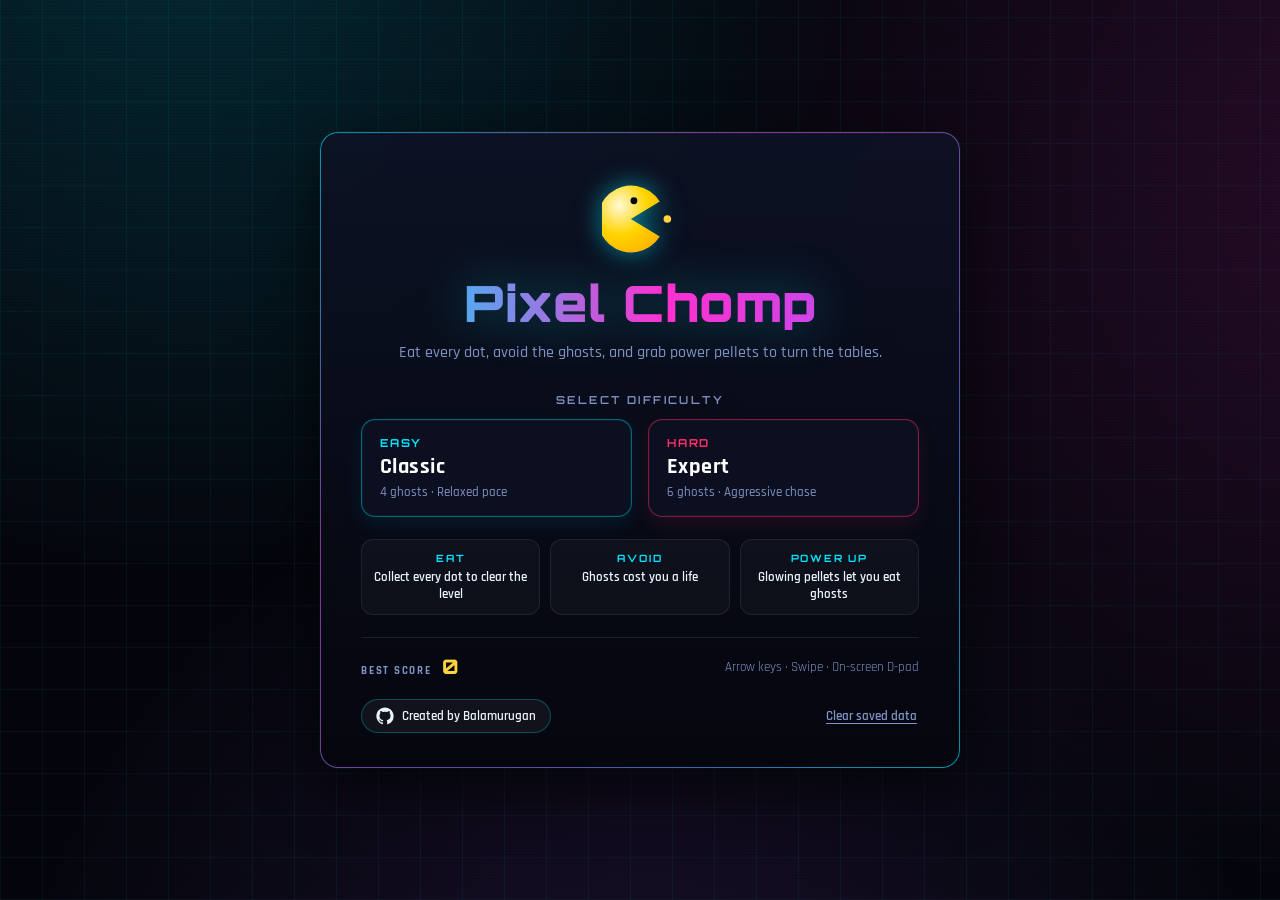
==== commit 794c86e8: "Add files via upload" ====
--- a/index.html
+++ b/index.html
@@ -3,8 +3,8 @@
 <head>
 <meta charset="utf-8" />
 <meta name="viewport" content="width=device-width,initial-scale=1,maximum-scale=1,user-scalable=no,viewport-fit=cover" />
-<title>Pixel Chomp</title>
-<meta name="description" content="A precision-engineered arcade maze game. Chomp data shards, dodge sentries, chase the high score." />
+<title>Pixel Chomp | Arcade Maze Game</title>
+<meta name="description" content="Pixel Chomp is a fast arcade maze game. Eat every dot, avoid the ghosts and chase your best score. Built by Balamurugan." />
 <link rel="preconnect" href="https://fonts.googleapis.com">
 <link rel="preconnect" href="https://fonts.gstatic.com" crossorigin>
 <link href="https://fonts.googleapis.com/css2?family=Orbitron:wght@500;700;900&family=Rajdhani:wght@400;500;600;700&display=swap" rel="stylesheet">
@@ -105,7 +105,7 @@
 @media(max-width:520px){.mode-buttons{grid-template-columns:1fr;}}
 
 .mode-btn{
-  display:flex;flex-direction:column;align-items:flex-start;gap:2px;
+  display:flex;flex-direction:column;align-items:flex-start;gap:3px;
   padding:16px 18px;border-radius:14px;
   cursor:pointer;color:#fff;text-align:left;
   background:rgba(13,18,36,.7);
@@ -117,25 +117,64 @@
 .mode-btn:hover, .mode-btn:focus-visible{transform:translateY(-3px);}
 .mode-btn.easy:hover{background:rgba(0,229,255,.1);box-shadow:0 12px 26px rgba(0,229,255,.3);border-color:var(--chakra);}
 .mode-btn.hard:hover{background:rgba(255,47,109,.1);box-shadow:0 12px 26px rgba(255,47,109,.35);border-color:var(--danger);}
-.mode-rank{font-size:11px;letter-spacing:.16em;text-transform:uppercase;opacity:.8;font-weight:700;font-family:"Orbitron",sans-serif;}
+.mode-rank{font-size:11px;letter-spacing:.16em;text-transform:uppercase;font-weight:700;font-family:"Orbitron",sans-serif;}
 .mode-btn.easy .mode-rank{color:var(--chakra);}
 .mode-btn.hard .mode-rank{color:var(--danger);}
-.mode-name{font-size:20px;font-weight:700;}
-.mode-desc{font-size:12.5px;opacity:.85;font-weight:500;}
+.mode-name{font-size:22px;font-weight:700;letter-spacing:.02em;}
+.mode-desc{font-size:13px;color:var(--text-dim);font-weight:500;}
+
+.section-label{
+  font-family:"Orbitron",sans-serif;font-size:11px;letter-spacing:.22em;text-transform:uppercase;
+  color:var(--text-dim);margin-bottom:12px;font-weight:600;
+}
 
 .continue-btn{
-  width:100%;padding:12px;margin-bottom:22px;border-radius:12px;
-  background:rgba(255,207,92,.1);border:1px solid rgba(255,207,92,.35);
-  color:var(--gold);font-weight:600;font-size:14px;cursor:pointer;
-  transition:background .18s ease;
-}
-.continue-btn:hover{background:rgba(255,207,92,.18);}
-
-.menu-info{border-top:1px solid rgba(157,176,214,.15);padding-top:18px;}
-.best-score{font-size:15px;font-weight:600;color:var(--gold);margin-bottom:6px;}
+  width:100%;padding:13px;margin-bottom:6px;border-radius:12px;
+  background:rgba(255,210,63,.1);border:1px solid rgba(255,210,63,.35);
+  color:var(--gold);font-family:inherit;font-weight:700;font-size:15px;letter-spacing:.04em;cursor:pointer;
+  transition:background .18s ease, transform .18s ease;
+}
+.continue-btn:hover{background:rgba(255,210,63,.18);transform:translateY(-2px);}
+
+.howto{
+  list-style:none;display:grid;grid-template-columns:repeat(3,1fr);gap:10px;
+  margin:22px 0 0;
+}
+.howto li{
+  padding:12px 8px;border-radius:12px;
+  background:rgba(255,255,255,.03);border:1px solid rgba(157,176,214,.12);
+  font-size:13px;font-weight:600;color:var(--paper);line-height:1.3;
+}
+.howto li b{display:block;font-family:"Orbitron",sans-serif;font-size:10px;letter-spacing:.18em;color:var(--chakra);margin-bottom:4px;}
+@media(max-width:520px){.howto{grid-template-columns:1fr;}.menu-card{padding:36px 22px 26px;}}
+
+.menu-info{
+  display:flex;align-items:center;justify-content:space-between;gap:12px;flex-wrap:wrap;
+  margin-top:22px;padding-top:16px;border-top:1px solid rgba(157,176,214,.15);
+}
+.best-score{display:flex;align-items:baseline;gap:10px;}
+.best-label{font-size:11px;letter-spacing:.16em;text-transform:uppercase;color:var(--text-dim);font-weight:700;}
+.best-value{font-family:"Orbitron",sans-serif;font-size:20px;font-weight:800;color:var(--gold);}
 .hint{font-size:12.5px;color:var(--text-dim);}
-.menu-footer{margin-top:26px;color:#6d7ea6;font-size:12px;}
-.highlight{color:var(--chakra);font-weight:600;}
+
+.menu-footer{
+  margin-top:20px;display:flex;align-items:center;justify-content:space-between;gap:12px;flex-wrap:wrap;
+  font-size:13px;color:#6d7ea6;
+}
+.gh-link{
+  display:inline-flex;align-items:center;gap:8px;
+  padding:7px 14px;border-radius:999px;
+  color:var(--paper);text-decoration:none;font-weight:600;
+  background:rgba(255,255,255,.05);border:1px solid rgba(0,229,255,.28);
+  transition:background .18s ease, border-color .18s ease, transform .18s ease;
+}
+.gh-link svg{width:18px;height:18px;fill:currentColor;}
+.gh-link:hover{background:rgba(0,229,255,.14);border-color:var(--chakra);transform:translateY(-1px);}
+.link-btn{
+  background:none;border:none;color:var(--text-dim);font-family:inherit;font-size:13px;font-weight:600;
+  cursor:pointer;text-decoration:underline;text-underline-offset:3px;padding:6px 2px;
+}
+.link-btn:hover{color:var(--danger);}
 
 /* ============ GAME ============ */
 #game{
@@ -155,7 +194,7 @@
 .hud-stat{display:flex;flex-direction:column;align-items:center;gap:2px;min-width:64px;}
 .hud-label{font-size:10px;text-transform:uppercase;letter-spacing:.1em;color:var(--text-dim);font-weight:600;}
 .hud-value{font-size:20px;font-weight:800;font-family:"Orbitron",sans-serif;color:var(--paper);}
-#lives{flex-direction:row;gap:6px;min-width:auto;}
+#lives{display:flex;flex-direction:row;gap:6px;height:30px;align-items:center;}
 #lives .life{
   width:14px;height:14px;border-radius:4px;
   background:linear-gradient(160deg, var(--gold), var(--leaf));
@@ -314,14 +353,13 @@
   opacity:0;transition:opacity .3s;pointer-events:none;z-index:100;
 }
 #overlay:not(.hidden){opacity:1;pointer-events:all;}
-#overlayContent{
+#overlayContent{min-width:280px;
   background:linear-gradient(180deg, rgba(13,18,36,.96), rgba(5,6,13,.96));
   border:1px solid rgba(0,229,255,.2);
   padding:34px 36px;border-radius:18px;text-align:center;
   box-shadow:var(--shadow-lg);max-width:340px;
   animation:cardIn .35s ease both;
 }
-#overlayIcon{font-size:40px;margin-bottom:6px;}
 #overlayTitle{font-family:"Orbitron",sans-serif;font-size:24px;margin-bottom:8px;color:var(--paper);}
 #overlayMsg{color:var(--text-dim);font-size:14px;margin-bottom:20px;}
 .overlayButtons{display:flex;gap:10px;justify-content:center;}
@@ -348,43 +386,54 @@
   <div class="menu-card">
     <div class="emblem" aria-hidden="true">
       <svg viewBox="0 0 100 100" class="leaf-emblem">
-        <circle cx="50" cy="50" r="46" class="emblem-ring"/>
-        <polygon points="50,16 79,33 79,67 50,84 21,67 21,33" class="emblem-leaf"/>
-        <circle cx="50" cy="50" r="14" class="emblem-leaf-2"/>
-        <line x1="50" y1="16" x2="50" y2="36" stroke="#05060d" stroke-width="3"/>
-        <line x1="79" y1="33" x2="62" y2="43" stroke="#05060d" stroke-width="3"/>
-        <line x1="79" y1="67" x2="62" y2="57" stroke="#05060d" stroke-width="3"/>
-        <line x1="50" y1="84" x2="50" y2="64" stroke="#05060d" stroke-width="3"/>
-        <line x1="21" y1="67" x2="38" y2="57" stroke="#05060d" stroke-width="3"/>
-        <line x1="21" y1="33" x2="38" y2="43" stroke="#05060d" stroke-width="3"/>
+        <defs>
+          <radialGradient id="pacGrad" cx="35%" cy="30%" r="80%">
+            <stop offset="0" stop-color="#fff9d6"/><stop offset=".55" stop-color="#ffd400"/><stop offset="1" stop-color="#ffb300"/>
+          </radialGradient>
+        </defs>
+        <path d="M44 50 L82 27 A44 44 0 1 0 82 73 Z" fill="url(#pacGrad)" transform="translate(-6 0)"/>
+        <circle cx="42" cy="26" r="4.5" fill="#05060d"/>
+        <circle cx="86" cy="50" r="5" fill="#ffd23f"/>
       </svg>
     </div>
 
-    <p class="eyebrow">Arcade Series · Maze 07</p>
     <h1 class="title">Pixel&nbsp;Chomp</h1>
-    <p class="subtitle">Navigate the neon grid, chomp every data shard, and grab an energy core to turn the tables on the sentries.</p>
-
-    <div class="mode-buttons" role="group" aria-label="Select difficulty">
+    <p class="subtitle">Eat every dot, avoid the ghosts, and grab power pellets to turn the tables.</p>
+
+    <p class="section-label" id="modeLabel">Select Difficulty</p>
+    <div class="mode-buttons" role="group" aria-labelledby="modeLabel">
       <button id="easyBtn" class="mode-btn easy" type="button">
-        <span class="mode-rank">Cadet</span>
-        <span class="mode-name">Easy Mode</span>
-        <span class="mode-desc">Slower sentries · fewer of them</span>
+        <span class="mode-rank">Easy</span>
+        <span class="mode-name">Classic</span>
+        <span class="mode-desc">4 ghosts · Relaxed pace</span>
       </button>
       <button id="hardBtn" class="mode-btn hard" type="button">
-        <span class="mode-rank">Elite</span>
-        <span class="mode-name">Hard Mode</span>
-        <span class="mode-desc">Faster sentries · they hunt you</span>
+        <span class="mode-rank">Hard</span>
+        <span class="mode-name">Expert</span>
+        <span class="mode-desc">6 ghosts · Aggressive chase</span>
       </button>
     </div>
 
-    <button id="continueBtn" class="continue-btn hidden" type="button">↻ Continue Saved Run</button>
+    <button id="continueBtn" class="continue-btn hidden" type="button">Continue Saved Game</button>
+
+    <ul class="howto">
+      <li><b>EAT</b>Collect every dot to clear the level</li>
+      <li><b>AVOID</b>Ghosts cost you a life</li>
+      <li><b>POWER UP</b>Glowing pellets let you eat ghosts</li>
+    </ul>
 
     <div class="menu-info">
-      <div id="bestScore" class="best-score">🏆 Best Score: 0</div>
-      <p class="hint">Arrow keys, the D-pad, or a swipe anywhere on the maze move Pixel.</p>
+      <div class="best-score"><span class="best-label">Best Score</span><span id="bestScore" class="best-value">0</span></div>
+      <p class="hint">Arrow keys · Swipe · On-screen D-pad</p>
     </div>
 
-    <p class="menu-footer">Crafted by <span class="highlight">github.com/bala-obito</span></p>
+    <footer class="menu-footer">
+      <a class="gh-link" href="https://github.com/bala-obito" target="_blank" rel="noopener noreferrer" aria-label="Created by Balamurugan on GitHub">
+        <svg viewBox="0 0 24 24" aria-hidden="true"><path d="M12 .5C5.65.5.5 5.65.5 12c0 5.08 3.29 9.39 7.86 10.91.58.1.79-.25.79-.56v-2c-3.2.7-3.87-1.37-3.87-1.37-.52-1.33-1.28-1.68-1.28-1.68-1.04-.71.08-.7.08-.7 1.15.08 1.76 1.18 1.76 1.18 1.02 1.75 2.68 1.24 3.34.95.1-.74.4-1.24.72-1.53-2.55-.29-5.24-1.28-5.24-5.68 0-1.25.45-2.28 1.18-3.08-.12-.29-.51-1.46.11-3.05 0 0 .97-.31 3.17 1.18a11 11 0 0 1 5.76 0c2.2-1.49 3.17-1.18 3.17-1.18.63 1.59.23 2.76.11 3.05.74.8 1.18 1.83 1.18 3.08 0 4.41-2.69 5.38-5.25 5.67.41.36.78 1.06.78 2.14v3.17c0 .31.21.67.8.56A11.5 11.5 0 0 0 23.5 12C23.5 5.65 18.35.5 12 .5Z"/></svg>
+        <span>Created by Balamurugan</span>
+      </a>
+      <button id="clearDataBtn" class="link-btn" type="button">Clear saved data</button>
+    </footer>
   </div>
 </main>
 
@@ -396,11 +445,12 @@
       <span id="score" class="hud-value" aria-live="polite">0</span>
     </div>
     <div class="hud-stat">
-      <span class="hud-label">Rank</span>
-      <span id="level" class="hud-value">Lv. 1</span>
+      <span class="hud-label">Level</span>
+      <span id="level" class="hud-value">1</span>
     </div>
-    <div class="hud-stat" id="lives" aria-label="Lives remaining">
-      <span class="life"></span><span class="life"></span><span class="life"></span>
+    <div class="hud-stat">
+      <span class="hud-label">Lives</span>
+      <div id="lives" aria-label="Lives remaining"><span class="life"></span><span class="life"></span><span class="life"></span></div>
     </div>
   </header>
 
@@ -408,8 +458,8 @@
     <button id="pauseBtn" type="button" title="Pause"><svg viewBox="0 0 24 24"><rect x="6" y="5" width="4" height="14" rx="1"/><rect x="14" y="5" width="4" height="14" rx="1"/></svg><span>Pause</span></button>
     <button id="resumeBtn" class="hidden" type="button" title="Resume"><svg viewBox="0 0 24 24"><path d="M7 4 L20 12 L7 20 Z"/></svg><span>Resume</span></button>
     <button id="saveBtn" type="button" title="Save run"><svg viewBox="0 0 24 24"><path d="M5 4h11l3 3v13H5z" fill="none" stroke="currentColor" stroke-width="2"/><rect x="8" y="4" width="8" height="5" fill="none" stroke="currentColor" stroke-width="2"/></svg><span>Save</span></button>
-    <button id="restartBtn" type="button" title="New maze, same rank"><svg viewBox="0 0 24 24" fill="none" stroke="currentColor" stroke-width="2"><path d="M4 12a8 8 0 1 1 2.6 5.9"/><path d="M4 20v-6h6"/></svg><span>Reroll</span></button>
-    <button id="resetBtn" type="button" title="Clear all saved data"><svg viewBox="0 0 24 24" fill="none" stroke="currentColor" stroke-width="2"><path d="M5 7h14M9 7V5h6v2M7 7l1 13h8l1-13"/></svg><span>Reset</span></button>
+    <button id="restartBtn" type="button" title="Generate a new maze (keeps your score)"><svg viewBox="0 0 24 24" fill="none" stroke="currentColor" stroke-width="2"><path d="M4 12a8 8 0 1 1 2.6 5.9"/><path d="M4 20v-6h6"/></svg><span>New Maze</span></button>
+    <button id="resetBtn" type="button" title="Reset this game to the start"><svg viewBox="0 0 24 24" fill="none" stroke="currentColor" stroke-width="2"><path d="M5 7h14M9 7V5h6v2M7 7l1 13h8l1-13"/></svg><span>Reset</span></button>
     <button id="menuBtn" type="button" title="Back to menu"><svg viewBox="0 0 24 24"><path d="M12 3 L21 10 V21 H15 V14 H9 V21 H3 V10 Z"/></svg><span>Menu</span></button>
   </div>
 
@@ -436,11 +486,10 @@
 <!-- OVERLAY -->
 <div id="overlay" class="hidden">
   <div id="overlayContent">
-    <div id="overlayIcon">💥</div>
     <h2 id="overlayTitle"></h2>
     <p id="overlayMsg"></p>
     <div class="overlayButtons">
-      <button id="retryBtn" type="button">Try Again</button>
+      <button id="retryBtn" type="button">Play Again</button>
       <button id="menuOverlayBtn" type="button">Menu</button>
     </div>
   </div>
@@ -469,7 +518,7 @@
   const overlay = document.getElementById("overlay");
   const overlayTitle = document.getElementById("overlayTitle");
   const overlayMsg = document.getElementById("overlayMsg");
-  const overlayIcon = document.getElementById("overlayIcon");
+  const clearDataBtn = document.getElementById("clearDataBtn");
   const retryBtn = document.getElementById("retryBtn");
   const menuOverlayBtn = document.getElementById("menuOverlayBtn");
   const saveBtn = document.getElementById("saveBtn");
@@ -529,7 +578,26 @@
 
   function updateBest() {
     const b = Number(localStorage.getItem(BEST_KEY) || 0);
-    bestScoreEl.textContent = `🏆 Best Score: ${b}`;
+    bestScoreEl.textContent = b;
+  }
+  function setPausedUI(p) {
+    paused = p;
+    pauseBtn.classList.toggle("hidden", p);
+    resumeBtn.classList.toggle("hidden", !p);
+  }
+  function clearPower() {
+    poweredUntil = 0;
+    clearTimeout(powerTimer);
+    boardWrap.classList.remove("power-active");
+  }
+  function showOverlay(title, msg, primary, secondary) {
+    overlayTitle.textContent = title;
+    overlayMsg.textContent = msg;
+    retryBtn.textContent = primary.label;
+    menuOverlayBtn.textContent = secondary.label;
+    retryBtn.onclick = () => { overlay.classList.add("hidden"); primary.action(); };
+    menuOverlayBtn.onclick = () => { overlay.classList.add("hidden"); secondary.action(); };
+    overlay.classList.remove("hidden");
   }
   function shuffle(arr) {
     for (let i = arr.length - 1; i > 0; i--) {
@@ -698,14 +766,15 @@
 
   function initGame() {
     clearInterval(ghostTimer);
+    clearPower();
     score = 0; lives = 3; level = 1; collectedDots = 0;
     scoreEl.textContent = score;
     updateLives();
-    levelEl.textContent = `Lv. ${level}`;
+    levelEl.textContent = level;
     buildLayout();
     renderBoard();
     placePacAndGhosts();
-    paused = false;
+    setPausedUI(false);
     ghostTimer = setInterval(moveGhosts, ghostSpeed);
     setupJoystick();
   }
@@ -716,22 +785,23 @@
     score = saved.score; lives = saved.lives; level = saved.level;
     collectedDots = saved.collectedDots;
     layout = saved.layout;
-    totalDots = layout.filter((x) => x === 2).length + collectedDots;
+    totalDots = layout.filter((x) => x === 2 || x === 3).length + collectedDots;
+    clearPower();
     scoreEl.textContent = score;
     updateLives();
-    levelEl.textContent = `Lv. ${level}`;
+    levelEl.textContent = level;
     renderBoard();
     pacPos = saved.pacPos;
     ghosts = saved.ghosts;
     draw();
-    paused = false;
+    setPausedUI(false);
     clearInterval(ghostTimer);
     ghostTimer = setInterval(moveGhosts, ghostSpeed);
     setupJoystick();
   }
 
   function movePac(key) {
-    if (paused) return;
+    if (paused || !overlay.classList.contains("hidden")) return;
     const [r, c] = rc(pacPos);
     let nr = r, nc = c;
     if (key === "ArrowLeft") nc--;
@@ -859,23 +929,24 @@
     collectedDots = 0;
     score += 500;
     scoreEl.textContent = score;
-    levelEl.textContent = `Lv. ${level}`;
+    levelEl.textContent = level;
     sfx.levelUp();
   }
 
   function endGame() {
     clearInterval(ghostTimer);
     const best = Number(localStorage.getItem(BEST_KEY) || 0);
-    if (score > best) localStorage.setItem(BEST_KEY, String(score));
+    const isBest = score > best;
+    if (isBest) localStorage.setItem(BEST_KEY, String(score));
     updateBest();
     localStorage.removeItem(SAVE_KEY);
     sfx.gameOver();
-    overlayIcon.textContent = "💥";
-    overlayTitle.textContent = "You Were Caught!";
-    overlayMsg.textContent = `Final score: ${score} · Reached Lv. ${level}`;
-    overlay.classList.remove("hidden");
-    retryBtn.onclick = () => startGame(mode);
-    menuOverlayBtn.onclick = goToMenu;
+    showOverlay(
+      "Game Over",
+      `Score ${score} · Level ${level}` + (isBest ? " · New best score!" : ""),
+      { label: "Play Again", action: () => startGame(mode) },
+      { label: "Main Menu", action: goToMenu }
+    );
   }
 
   /* ---------- D-pad ----------
@@ -953,6 +1024,10 @@
   }, { passive: false });
 
   document.addEventListener("keydown", (e) => {
+    if ((e.key === "p" || e.key === "P") && !game.classList.contains("hidden") && overlay.classList.contains("hidden")) {
+      setPausedUI(!paused);
+      return;
+    }
     const keys = ["ArrowUp", "ArrowDown", "ArrowLeft", "ArrowRight"];
     if (!keys.includes(e.key)) return;
     if (game.classList.contains("hidden")) return;
@@ -979,7 +1054,7 @@
   saveBtn.onclick = () => {
     const snapshot = { score, level, lives, mode, ghostSpeed, collectedDots, layout, pacPos, ghosts };
     localStorage.setItem(SAVE_KEY, JSON.stringify(snapshot));
-    flashButton(saveBtn, "✅ Saved");
+    flashButton(saveBtn, "Saved");
   };
   function flashButton(btn, text) {
     const original = btn.innerHTML;
@@ -988,28 +1063,51 @@
   }
 
   restartBtn.onclick = () => {
+    if (!overlay.classList.contains("hidden")) return;
     clearInterval(ghostTimer);
+    clearPower();
     buildLayout();
     renderBoard();
     placePacAndGhosts();
     collectedDots = 0;
+    setPausedUI(false);
     ghostTimer = setInterval(moveGhosts, ghostSpeed);
   };
 
   resetBtn.onclick = () => {
-    localStorage.removeItem(SAVE_KEY);
-    localStorage.removeItem(BEST_KEY);
-    updateBest();
-    continueBtn.classList.add("hidden");
-    flashButton(resetBtn, "🧹 Cleared");
+    if (!overlay.classList.contains("hidden")) return;
+    const wasPaused = paused;
+    paused = true;
+    showOverlay(
+      "Reset Game?",
+      "Your score, level and lives will go back to the start.",
+      { label: "Reset", action: () => startGame(mode) },
+      { label: "Cancel", action: () => { paused = wasPaused; } }
+    );
   };
 
+  clearDataBtn.onclick = () => {
+    showOverlay(
+      "Clear Saved Data?",
+      "This permanently deletes your best score and saved game.",
+      { label: "Clear Data", action: () => {
+          localStorage.removeItem(SAVE_KEY);
+          localStorage.removeItem(BEST_KEY);
+          updateBest();
+          refreshContinueButton();
+      } },
+      { label: "Cancel", action: () => {} }
+    );
+  };
+
   menuBtn.onclick = goToMenu;
-  pauseBtn.onclick = () => { paused = true; pauseBtn.classList.add("hidden"); resumeBtn.classList.remove("hidden"); };
-  resumeBtn.onclick = () => { paused = false; resumeBtn.classList.add("hidden"); pauseBtn.classList.remove("hidden"); };
+  pauseBtn.onclick = () => setPausedUI(true);
+  resumeBtn.onclick = () => setPausedUI(false);
 
   function goToMenu() {
     clearInterval(ghostTimer);
+    clearPower();
+    setPausedUI(false);
     game.classList.add("hidden");
     menu.classList.remove("hidden");
     overlay.classList.add("hidden");
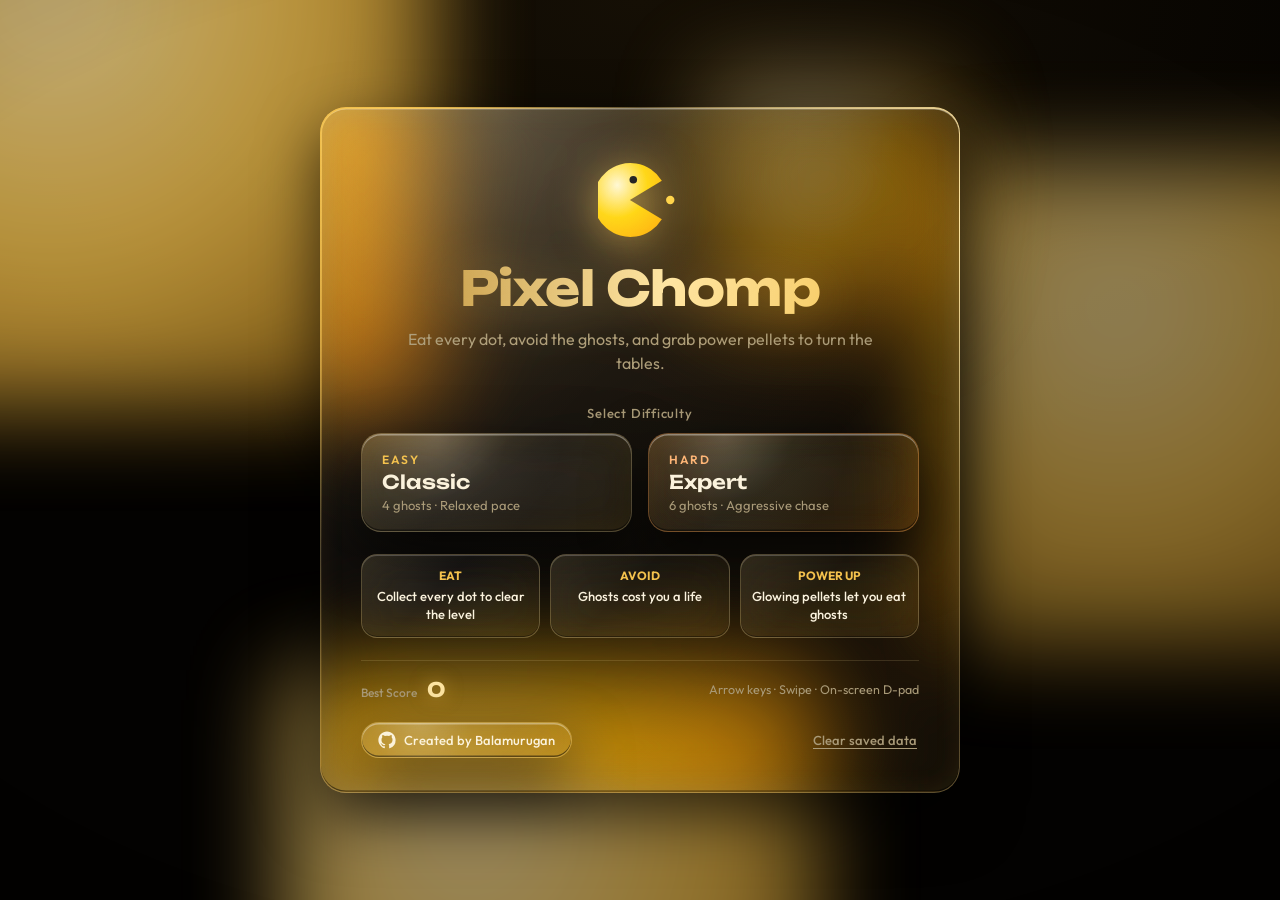
==== commit d2e15efd: "Add files via upload" ====
--- a/index.html
+++ b/index.html
@@ -7,378 +7,278 @@
 <meta name="description" content="Pixel Chomp is a fast arcade maze game. Eat every dot, avoid the ghosts and chase your best score. Built by Balamurugan." />
 <link rel="preconnect" href="https://fonts.googleapis.com">
 <link rel="preconnect" href="https://fonts.gstatic.com" crossorigin>
-<link href="https://fonts.googleapis.com/css2?family=Orbitron:wght@500;700;900&family=Rajdhani:wght@400;500;600;700&display=swap" rel="stylesheet">
+<link href="https://fonts.googleapis.com/css2?family=Outfit:wght@300;400;500;600;700&family=Unbounded:wght@500;600;700&display=swap" rel="stylesheet">
+<meta name="theme-color" content="#030201">
 <style>
+@property --ang{syntax:"<angle>";inherits:false;initial-value:0deg;}
 :root{
-  --ink:#05060d;
-  --ink-2:#0a0d1c;
-  --panel:#0d1224;
-  --wall:#141c38;
-  --wall-edge:#00e5ff;
-  --paper:#e8f4ff;
-  --chakra:#00e5ff;
-  --chakra-2:#0091ff;
-  --leaf:#ff2fd0;
-  --leaf-2:#a855f7;
-  --gold:#ffd23f;
-  --danger:#ff2f6d;
-  --text-dim:#7f93c4;
-  --radius:18px;
-  --shadow-lg:0 20px 60px rgba(0,0,0,.65);
-  --grid-line:rgba(0,229,255,.06);
-}
-
+  --ink:#030201;
+  --panel:#0a0805;
+  --gold:#f4c24d;
+  --gold-hi:#ffe6a3;
+  --gold-lo:#a87618;
+  --paper:#fbf3de;
+  --text-dim:#a99a78;
+  --danger:#ff6a3d;
+  --radius:26px;
+  --glass-bg:linear-gradient(135deg,rgba(255,230,163,.14),rgba(255,255,255,.035) 42%,rgba(244,194,77,.08));
+  --glass-blur:blur(24px) saturate(190%) brightness(1.08);
+  --glass-edge:1px solid rgba(255,230,163,.24);
+  --glass-shadow:inset 0 1.5px 0 rgba(255,255,255,.38),inset 0 -1.5px 0 rgba(0,0,0,.5),inset 0 0 28px rgba(255,214,102,.07),0 24px 60px rgba(0,0,0,.65);
+  --ease:cubic-bezier(.22,1,.36,1);
+}
 *{box-sizing:border-box;margin:0;padding:0;}
 html,body{height:100%;overscroll-behavior:none;}
 body{
-  font-family:"Rajdhani",sans-serif;
-  background:
-    radial-gradient(circle at 15% -10%, rgba(0,229,255,.16), transparent 45%),
-    radial-gradient(circle at 110% 20%, rgba(255,47,208,.14), transparent 45%),
-    radial-gradient(circle at 50% 120%, rgba(168,85,247,.12), transparent 50%),
-    repeating-linear-gradient(0deg, var(--grid-line) 0 1px, transparent 1px 42px),
-    repeating-linear-gradient(90deg, var(--grid-line) 0 1px, transparent 1px 42px),
-    var(--ink);
-  background-attachment:fixed;
-  color:var(--paper);
-  min-height:100vh;
-  overflow-x:hidden;
-  display:flex;align-items:center;justify-content:center;
-  padding:24px;
-}
-:focus-visible{outline:2px solid var(--chakra);outline-offset:3px;border-radius:6px;}
+  font-family:"Outfit",sans-serif;
+  background:radial-gradient(120% 90% at 50% 0%,#150f05 0%,var(--ink) 60%) fixed;
+  color:var(--paper);min-height:100vh;overflow-x:hidden;
+  display:flex;align-items:center;justify-content:center;padding:24px;
+}
+:focus-visible{outline:2px solid var(--gold-hi);outline-offset:3px;border-radius:10px;}
 .hidden{display:none!important;}
 
-.grain{
-  position:fixed;inset:0;pointer-events:none;z-index:1;opacity:.5;
-  background:repeating-linear-gradient(0deg, rgba(0,0,0,.12) 0 1px, transparent 1px 3px);
-  animation:scan 9s linear infinite;
-}
-@keyframes scan{0%{background-position:0 0;}100%{background-position:0 300px;}}
-
-.screen{width:100%;display:flex;align-items:center;justify-content:center;z-index:2;}
+/* ---------- liquid gold background ---------- */
+.liquid{position:fixed;inset:0;overflow:hidden;pointer-events:none;z-index:0;}
+.liquid i{position:absolute;display:block;filter:blur(46px);opacity:.75;will-change:transform,border-radius;
+  background:radial-gradient(circle at 35% 30%,#ffe6a3,#f4c24d 45%,#8a5a0b 100%);}
+.liquid .b1{width:46vmax;height:46vmax;left:-12vmax;top:-14vmax;animation:morph 17s ease-in-out infinite,driftA 23s ease-in-out infinite;}
+.liquid .b2{width:38vmax;height:38vmax;right:-12vmax;top:18%;opacity:.55;animation:morph 21s ease-in-out -6s infinite,driftB 27s ease-in-out infinite;}
+.liquid .b3{width:42vmax;height:42vmax;left:22%;bottom:-24vmax;opacity:.6;animation:morph 19s ease-in-out -11s infinite,driftC 25s ease-in-out infinite;}
+.liquid .b4{width:20vmax;height:20vmax;left:55%;top:8%;opacity:.4;background:radial-gradient(circle at 40% 35%,#fff6d8,#e0a62a 60%,transparent 100%);animation:morph 13s ease-in-out -3s infinite,driftB 19s ease-in-out infinite reverse;}
+@keyframes morph{
+  0%,100%{border-radius:58% 42% 61% 39%/45% 56% 44% 55%;}
+  33%{border-radius:41% 59% 47% 53%/58% 40% 60% 42%;}
+  66%{border-radius:52% 48% 38% 62%/42% 61% 39% 58%;}
+}
+@keyframes driftA{0%,100%{transform:translate3d(0,0,0) rotate(0);}50%{transform:translate3d(9vmax,7vmax,0) rotate(40deg);}}
+@keyframes driftB{0%,100%{transform:translate3d(0,0,0) rotate(0);}50%{transform:translate3d(-8vmax,10vmax,0) rotate(-35deg);}}
+@keyframes driftC{0%,100%{transform:translate3d(0,0,0) rotate(0);}50%{transform:translate3d(10vmax,-8vmax,0) rotate(30deg);}}
+.grain{position:fixed;inset:0;pointer-events:none;z-index:1;opacity:.35;
+  background:radial-gradient(120% 100% at 50% 50%,transparent 55%,rgba(0,0,0,.75));}
+
+.screen{width:100%;display:flex;align-items:center;justify-content:center;z-index:2;position:relative;}
+
+/* ---------- shared liquid-glass surface ---------- */
+.menu-card,.mode-btn,.continue-btn,#hud,#controls button,#boardWrap,.gh-link,#overlayContent,.dpad-btn,.howto li{
+  position:relative;
+  background:var(--glass-bg);
+  -webkit-backdrop-filter:var(--glass-blur);backdrop-filter:var(--glass-blur);
+  border:var(--glass-edge);
+  box-shadow:var(--glass-shadow);
+}
+/* specular light that follows the pointer */
+.menu-card::after,.mode-btn::after,.continue-btn::after,#hud::after,#controls button::after,#boardWrap::after,.gh-link::after,#overlayContent::after,.dpad-btn::after{
+  content:"";position:absolute;inset:0;border-radius:inherit;pointer-events:none;
+  background:radial-gradient(circle at var(--mx,28%) var(--my,0%),rgba(255,244,214,.3),rgba(255,226,154,.08) 32%,transparent 58%);
+  opacity:.75;transition:opacity .5s var(--ease);
+}
+.menu-card:hover::after,.mode-btn:hover::after,#hud:hover::after,#controls button:hover::after,.gh-link:hover::after,.continue-btn:hover::after{opacity:1;}
 
 /* ============ MENU ============ */
 .menu-card{
-  position:relative;width:100%;max-width:640px;padding:48px 40px 34px;
-  border-radius:var(--radius);
-  background:linear-gradient(180deg, rgba(13,18,36,.92), rgba(5,6,13,.94));
-  border:1px solid rgba(0,229,255,.25);
-  box-shadow:var(--shadow-lg), 0 0 0 1px rgba(0,229,255,.06), inset 0 1px 0 rgba(255,255,255,.04);
-  text-align:center;
-  backdrop-filter:blur(10px);
-  animation:cardIn .6s cubic-bezier(.2,.9,.25,1) both;
+  width:100%;max-width:640px;padding:50px 40px 34px;border-radius:var(--radius);
+  text-align:center;animation:cardIn .9s var(--ease) both;
 }
 .menu-card::before{
-  content:"";position:absolute;inset:-1px;border-radius:inherit;padding:1px;z-index:-1;
-  background:linear-gradient(135deg, var(--chakra), var(--leaf), var(--leaf-2), var(--chakra));
-  -webkit-mask:linear-gradient(#000 0 0) content-box, linear-gradient(#000 0 0);
-  -webkit-mask-composite:xor;mask-composite:exclude;opacity:.5;
-}
-@keyframes cardIn{from{opacity:0;transform:translateY(14px) scale(.98);}to{opacity:1;transform:none;}}
-
-.emblem{width:76px;height:76px;margin:0 auto 18px;}
-.leaf-emblem{width:100%;height:100%;filter:drop-shadow(0 0 12px rgba(0,229,255,.55));}
-.emblem-ring{fill:none;stroke:var(--wall-edge);stroke-width:3;}
-.emblem-leaf{fill:var(--leaf);opacity:.95;}
-.emblem-leaf-2{fill:var(--chakra);opacity:.85;}
-
-.eyebrow{
-  font-size:12px;letter-spacing:.28em;text-transform:uppercase;
-  color:var(--chakra);margin-bottom:10px;font-weight:600;
-  font-family:"Orbitron",sans-serif;
-}
+  content:"";position:absolute;inset:-1px;border-radius:inherit;padding:1.5px;pointer-events:none;
+  background:conic-gradient(from var(--ang),rgba(255,230,163,.05),var(--gold-hi),rgba(255,230,163,.05) 30%,rgba(168,118,24,.5) 55%,rgba(255,230,163,.05) 70%,var(--gold) 90%,rgba(255,230,163,.05));
+  -webkit-mask:linear-gradient(#000 0 0) content-box,linear-gradient(#000 0 0);
+  -webkit-mask-composite:xor;mask-composite:exclude;
+  animation:spin 9s linear infinite;
+}
+@keyframes spin{to{--ang:360deg;}}
+@keyframes cardIn{from{opacity:0;transform:translateY(22px) scale(.97);filter:blur(10px);}to{opacity:1;transform:none;filter:none;}}
+
+.emblem{width:84px;height:84px;margin:0 auto 20px;animation:float 6s ease-in-out infinite;}
+@keyframes float{0%,100%{transform:translateY(0);}50%{transform:translateY(-6px);}}
+.leaf-emblem{width:100%;height:100%;filter:drop-shadow(0 6px 22px rgba(244,194,77,.65));}
+.eyebrow{display:none;}
 .title{
-  font-family:"Orbitron",sans-serif;
-  font-weight:900;
-  font-size:clamp(32px,6vw,50px);
-  line-height:1.1;
-  letter-spacing:.02em;
-  background:linear-gradient(90deg,var(--chakra), var(--leaf) 55%, var(--leaf-2));
-  -webkit-background-clip:text;background-clip:text;color:transparent;
-  filter:drop-shadow(0 0 24px rgba(0,229,255,.35));
-  margin-bottom:12px;
-}
-.subtitle{color:var(--text-dim);font-size:16px;font-weight:500;margin-bottom:30px;}
+  font-family:"Unbounded",sans-serif;font-weight:700;
+  font-size:clamp(30px,6vw,48px);line-height:1.1;letter-spacing:-.01em;margin-bottom:12px;
+  background:linear-gradient(100deg,#b07d1d 0%,#ffe6a3 25%,#f4c24d 45%,#fff8e0 55%,#e0a62a 75%,#b07d1d 100%);
+  background-size:220% 100%;-webkit-background-clip:text;background-clip:text;color:transparent;
+  animation:shine 7s ease-in-out infinite;
+  filter:drop-shadow(0 4px 26px rgba(244,194,77,.35));
+}
+@keyframes shine{0%,100%{background-position:100% 0;}50%{background-position:0 0;}}
+.subtitle{color:var(--text-dim);font-size:16px;font-weight:400;margin:0 auto 30px;max-width:46ch;line-height:1.5;}
 
 .mode-buttons{display:grid;grid-template-columns:1fr 1fr;gap:16px;margin-bottom:18px;}
 @media(max-width:520px){.mode-buttons{grid-template-columns:1fr;}}
-
 .mode-btn{
-  display:flex;flex-direction:column;align-items:flex-start;gap:3px;
-  padding:16px 18px;border-radius:14px;
-  cursor:pointer;color:#fff;text-align:left;
-  background:rgba(13,18,36,.7);
-  transition:transform .18s ease, box-shadow .18s ease, border-color .18s ease, background .18s ease;
-  font-family:inherit;
-}
-.mode-btn.easy{border:1px solid rgba(0,229,255,.4);box-shadow:0 0 0 1px rgba(0,229,255,.08) inset, 0 8px 20px rgba(0,229,255,.08);}
-.mode-btn.hard{border:1px solid rgba(255,47,109,.45);box-shadow:0 0 0 1px rgba(255,47,109,.08) inset, 0 8px 20px rgba(255,47,109,.1);}
-.mode-btn:hover, .mode-btn:focus-visible{transform:translateY(-3px);}
-.mode-btn.easy:hover{background:rgba(0,229,255,.1);box-shadow:0 12px 26px rgba(0,229,255,.3);border-color:var(--chakra);}
-.mode-btn.hard:hover{background:rgba(255,47,109,.1);box-shadow:0 12px 26px rgba(255,47,109,.35);border-color:var(--danger);}
-.mode-rank{font-size:11px;letter-spacing:.16em;text-transform:uppercase;font-weight:700;font-family:"Orbitron",sans-serif;}
-.mode-btn.easy .mode-rank{color:var(--chakra);}
-.mode-btn.hard .mode-rank{color:var(--danger);}
-.mode-name{font-size:22px;font-weight:700;letter-spacing:.02em;}
-.mode-desc{font-size:13px;color:var(--text-dim);font-weight:500;}
-
-.section-label{
-  font-family:"Orbitron",sans-serif;font-size:11px;letter-spacing:.22em;text-transform:uppercase;
-  color:var(--text-dim);margin-bottom:12px;font-weight:600;
-}
+  display:flex;flex-direction:column;align-items:flex-start;gap:3px;overflow:hidden;
+  padding:18px 20px;border-radius:20px;cursor:pointer;color:var(--paper);text-align:left;font-family:inherit;
+  transition:transform .45s var(--ease),box-shadow .45s var(--ease),border-color .3s,background .3s;
+}
+.mode-btn.hard{background:linear-gradient(135deg,rgba(255,160,70,.16),rgba(255,255,255,.03) 42%,rgba(190,90,20,.12));border-color:rgba(255,170,90,.32);}
+.mode-btn>*{position:relative;z-index:1;}
+.mode-btn:hover,.mode-btn:focus-visible{transform:translateY(-4px) scale(1.015);border-color:rgba(255,236,180,.6);
+  box-shadow:var(--glass-shadow),0 0 40px rgba(244,194,77,.25);}
+.mode-btn:active,.continue-btn:active,#controls button:active{transform:scale(.97);transition-duration:.12s;}
+.mode-rank{font-size:12px;letter-spacing:.14em;text-transform:uppercase;font-weight:600;color:var(--gold);}
+.mode-btn.hard .mode-rank{color:#ffb677;}
+.mode-name{font-family:"Unbounded",sans-serif;font-size:19px;font-weight:600;}
+.mode-desc{font-size:13px;color:var(--text-dim);}
+
+/* liquid sweep on hover */
+.mode-btn::before,.continue-btn::before,#controls button::before{
+  content:"";position:absolute;top:0;bottom:0;left:-60%;width:45%;z-index:0;pointer-events:none;
+  background:linear-gradient(105deg,transparent,rgba(255,244,214,.28),transparent);transform:skewX(-18deg);
+  transition:left .9s var(--ease);
+}
+.mode-btn:hover::before,.continue-btn:hover::before,#controls button:hover::before{left:130%;}
+.continue-btn,#controls button{overflow:hidden;}
+
+.section-label{font-size:13px;letter-spacing:.06em;color:var(--text-dim);margin-bottom:12px;font-weight:500;}
 
 .continue-btn{
-  width:100%;padding:13px;margin-bottom:6px;border-radius:12px;
-  background:rgba(255,210,63,.1);border:1px solid rgba(255,210,63,.35);
-  color:var(--gold);font-family:inherit;font-weight:700;font-size:15px;letter-spacing:.04em;cursor:pointer;
-  transition:background .18s ease, transform .18s ease;
-}
-.continue-btn:hover{background:rgba(255,210,63,.18);transform:translateY(-2px);}
-
-.howto{
-  list-style:none;display:grid;grid-template-columns:repeat(3,1fr);gap:10px;
-  margin:22px 0 0;
-}
-.howto li{
-  padding:12px 8px;border-radius:12px;
-  background:rgba(255,255,255,.03);border:1px solid rgba(157,176,214,.12);
-  font-size:13px;font-weight:600;color:var(--paper);line-height:1.3;
-}
-.howto li b{display:block;font-family:"Orbitron",sans-serif;font-size:10px;letter-spacing:.18em;color:var(--chakra);margin-bottom:4px;}
-@media(max-width:520px){.howto{grid-template-columns:1fr;}.menu-card{padding:36px 22px 26px;}}
-
-.menu-info{
-  display:flex;align-items:center;justify-content:space-between;gap:12px;flex-wrap:wrap;
-  margin-top:22px;padding-top:16px;border-top:1px solid rgba(157,176,214,.15);
-}
+  width:100%;padding:14px;margin-bottom:6px;border-radius:16px;color:var(--gold-hi);
+  background:linear-gradient(135deg,rgba(244,194,77,.28),rgba(244,194,77,.08));
+  font-family:inherit;font-weight:600;font-size:15px;cursor:pointer;
+  transition:transform .45s var(--ease),box-shadow .45s var(--ease);
+}
+.continue-btn:hover{transform:translateY(-2px);box-shadow:var(--glass-shadow),0 0 32px rgba(244,194,77,.3);}
+
+.howto{list-style:none;display:grid;grid-template-columns:repeat(3,1fr);gap:10px;margin:22px 0 0;}
+.howto li{padding:13px 10px;border-radius:16px;font-size:13px;font-weight:500;line-height:1.35;box-shadow:inset 0 1px 0 rgba(255,255,255,.2),inset 0 -1px 0 rgba(0,0,0,.4);}
+.howto li b{display:block;font-size:12px;font-weight:700;color:var(--gold);margin-bottom:4px;}
+@media(max-width:520px){.howto{grid-template-columns:1fr;}.menu-card{padding:38px 22px 26px;}}
+
+.menu-info{display:flex;align-items:center;justify-content:space-between;gap:12px;flex-wrap:wrap;margin-top:22px;padding-top:16px;border-top:1px solid rgba(255,230,163,.14);}
 .best-score{display:flex;align-items:baseline;gap:10px;}
-.best-label{font-size:11px;letter-spacing:.16em;text-transform:uppercase;color:var(--text-dim);font-weight:700;}
-.best-value{font-family:"Orbitron",sans-serif;font-size:20px;font-weight:800;color:var(--gold);}
+.best-label{font-size:12px;color:var(--text-dim);font-weight:500;}
+.best-value{font-family:"Unbounded",sans-serif;font-size:20px;font-weight:700;color:var(--gold-hi);text-shadow:0 0 18px rgba(244,194,77,.5);}
 .hint{font-size:12.5px;color:var(--text-dim);}
 
-.menu-footer{
-  margin-top:20px;display:flex;align-items:center;justify-content:space-between;gap:12px;flex-wrap:wrap;
-  font-size:13px;color:#6d7ea6;
-}
+.menu-footer{margin-top:20px;display:flex;align-items:center;justify-content:space-between;gap:12px;flex-wrap:wrap;font-size:13px;color:var(--text-dim);}
 .gh-link{
-  display:inline-flex;align-items:center;gap:8px;
-  padding:7px 14px;border-radius:999px;
-  color:var(--paper);text-decoration:none;font-weight:600;
-  background:rgba(255,255,255,.05);border:1px solid rgba(0,229,255,.28);
-  transition:background .18s ease, border-color .18s ease, transform .18s ease;
+  display:inline-flex;align-items:center;gap:8px;padding:8px 16px;border-radius:999px;
+  color:var(--paper);text-decoration:none;font-weight:500;
+  transition:transform .45s var(--ease),box-shadow .45s var(--ease);
 }
 .gh-link svg{width:18px;height:18px;fill:currentColor;}
-.gh-link:hover{background:rgba(0,229,255,.14);border-color:var(--chakra);transform:translateY(-1px);}
-.link-btn{
-  background:none;border:none;color:var(--text-dim);font-family:inherit;font-size:13px;font-weight:600;
-  cursor:pointer;text-decoration:underline;text-underline-offset:3px;padding:6px 2px;
-}
+.gh-link:hover{transform:translateY(-2px);box-shadow:var(--glass-shadow),0 0 26px rgba(244,194,77,.3);}
+.link-btn{background:none;border:none;color:var(--text-dim);font-family:inherit;font-size:13px;font-weight:500;cursor:pointer;text-decoration:underline;text-underline-offset:3px;padding:6px 2px;transition:color .3s;}
 .link-btn:hover{color:var(--danger);}
 
 /* ============ GAME ============ */
-#game{
-  flex-direction:column;gap:12px;width:100%;max-width:640px;
-  -webkit-user-select:none;user-select:none;-webkit-touch-callout:none;
-  touch-action:pan-x pan-y;
-  padding-bottom:210px;
-}
+#game{flex-direction:column;gap:12px;width:100%;max-width:640px;-webkit-user-select:none;user-select:none;-webkit-touch-callout:none;touch-action:pan-x pan-y;padding-bottom:210px;animation:cardIn .8s var(--ease) both;}
 @media(max-width:520px){#game{padding-bottom:190px;}}
 #controls button{touch-action:manipulation;min-height:40px;}
-#hud{
-  display:flex;align-items:center;justify-content:space-between;
-  width:100%;padding:12px 18px;border-radius:14px;
-  background:rgba(13,18,36,.85);border:1px solid rgba(0,229,255,.15);
-  box-shadow:var(--shadow-lg);
-}
-.hud-stat{display:flex;flex-direction:column;align-items:center;gap:2px;min-width:64px;}
-.hud-label{font-size:10px;text-transform:uppercase;letter-spacing:.1em;color:var(--text-dim);font-weight:600;}
-.hud-value{font-size:20px;font-weight:800;font-family:"Orbitron",sans-serif;color:var(--paper);}
-#lives{display:flex;flex-direction:row;gap:6px;height:30px;align-items:center;}
+#hud{display:flex;align-items:center;justify-content:space-between;width:100%;padding:12px 20px;border-radius:20px;}
+.hud-stat{display:flex;flex-direction:column;align-items:center;gap:2px;min-width:64px;position:relative;z-index:1;}
+.hud-label{font-size:11px;color:var(--text-dim);font-weight:500;letter-spacing:.04em;}
+.hud-value{font-size:20px;font-weight:700;font-family:"Unbounded",sans-serif;color:var(--gold-hi);text-shadow:0 0 16px rgba(244,194,77,.4);}
+#lives{display:flex;gap:7px;height:30px;align-items:center;}
 #lives .life{
-  width:14px;height:14px;border-radius:4px;
-  background:linear-gradient(160deg, var(--gold), var(--leaf));
-  box-shadow:0 0 8px rgba(255,210,63,.7);
-  transition:opacity .3s, transform .3s;
-}
-#lives .life.lost{opacity:.15;transform:scale(.7);box-shadow:none;}
+  width:15px;height:15px;border-radius:50%;
+  background:radial-gradient(circle at 35% 30%,#fff6d8,var(--gold) 55%,var(--gold-lo));
+  box-shadow:0 0 12px rgba(244,194,77,.8),inset 0 -2px 3px rgba(0,0,0,.3);
+  transition:opacity .5s var(--ease),transform .5s var(--ease);
+}
+#lives .life.lost{opacity:.15;transform:scale(.55);box-shadow:none;}
 
 #controls{display:flex;gap:8px;flex-wrap:wrap;justify-content:center;width:100%;}
 #controls button{
-  display:flex;align-items:center;gap:6px;
-  padding:8px 14px;font-size:13px;font-weight:600;border:1px solid rgba(0,229,255,.18);
-  border-radius:10px;background:rgba(13,18,36,.85);color:var(--paper);cursor:pointer;
-  transition:background .15s ease, transform .15s ease;
-}
-#controls button:hover{background:rgba(0,229,255,.16);transform:translateY(-1px);}
-#controls button span{font-size:12px;}
-#controls button svg{width:15px;height:15px;fill:var(--chakra);flex-shrink:0;}
-
-#boardWrap{
-  display:flex;align-items:center;justify-content:center;
-  padding:14px;border-radius:16px;
-  background:radial-gradient(circle at 50% 0%, rgba(0,229,255,.06), transparent 60%), var(--panel);
-  border:1px solid rgba(0,229,255,.15);
-  box-shadow:var(--shadow-lg), inset 0 0 40px rgba(0,0,0,.4);
-}
-#board{
-  display:grid;
-  gap:var(--gap,2px);
-  border-radius:8px;
-  overflow:hidden;
-}
-.cell{background:#070b14;position:relative;}
+  display:flex;align-items:center;gap:6px;padding:8px 15px;font-size:13px;font-weight:500;
+  border-radius:14px;color:var(--paper);cursor:pointer;font-family:inherit;
+  transition:transform .4s var(--ease),box-shadow .4s var(--ease);
+}
+#controls button>*{position:relative;z-index:1;}
+#controls button:hover{transform:translateY(-2px);box-shadow:var(--glass-shadow),0 0 22px rgba(244,194,77,.25);}
+#controls button svg{width:15px;height:15px;fill:var(--gold);flex-shrink:0;}
+
+#boardWrap{display:flex;align-items:center;justify-content:center;padding:14px;border-radius:24px;transition:box-shadow .6s var(--ease),border-color .6s;}
+#board{display:grid;gap:var(--gap,2px);border-radius:12px;overflow:hidden;position:relative;z-index:1;background:rgba(0,0,0,.35);}
+.cell{background:rgba(4,3,2,.78);position:relative;}
 .wall{
-  background:linear-gradient(160deg, var(--wall), var(--wall-edge));
-  border-radius:3px;
-  box-shadow:inset 0 0 0 1px rgba(255,255,255,.04);
+  background:linear-gradient(160deg,rgba(255,230,163,.5),rgba(168,118,24,.45) 55%,rgba(90,58,8,.55));
+  border-radius:5px;
+  box-shadow:inset 0 1px 0 rgba(255,255,255,.55),inset 0 -1px 2px rgba(0,0,0,.45),0 0 6px rgba(244,194,77,.18);
 }
 .dot{
   position:absolute;inset:0;margin:auto;width:22%;height:22%;border-radius:50%;
-  background:linear-gradient(160deg, var(--gold), #fff2b8);
-  filter:drop-shadow(0 0 3px rgba(255,210,63,.6));
-  animation:dotPulse 1.8s ease-in-out infinite;
-}
-@keyframes dotPulse{0%,100%{transform:scale(.9);opacity:.85;}50%{transform:scale(1.08);opacity:1;}}
+  background:radial-gradient(circle at 35% 30%,#fff,var(--gold-hi) 50%,var(--gold));
+  filter:drop-shadow(0 0 4px rgba(244,194,77,.8));animation:dotPulse 2.2s ease-in-out infinite;
+}
+@keyframes dotPulse{0%,100%{transform:scale(.9);opacity:.85;}50%{transform:scale(1.1);opacity:1;}}
 .dot.orb{
-  width:58%;height:58%;
-  background:radial-gradient(circle at 35% 30%, #fff, var(--chakra) 40%, #b56bff 85%);
-  filter:drop-shadow(0 0 8px rgba(181,107,255,.9));
-  animation:orbPulse 1s ease-in-out infinite;
-}
-@keyframes orbPulse{0%,100%{transform:scale(.85);}50%{transform:scale(1.15);}}
-
-/* Pac-Man: two jaw halves that open/close, wrapper rotates to face travel direction */
-.pac{
-  position:absolute;inset:10%;z-index:3;
-  filter:drop-shadow(0 0 8px #ffd400) drop-shadow(0 0 14px rgba(255,212,0,.5));
-  transition:transform .1s linear;
-}
-.pac .jaw-top,.pac .jaw-bottom{
-  position:absolute;left:0;width:100%;height:50%;
-  background:radial-gradient(circle at 30% 30%, #fff9d6, #ffd400 55%, #ffb300 100%);
-}
+  width:60%;height:60%;
+  background:radial-gradient(circle at 32% 28%,#fff 0 12%,rgba(255,244,214,.9) 30%,var(--gold) 70%,var(--gold-lo));
+  filter:drop-shadow(0 0 10px rgba(255,214,102,.95));animation:orbPulse 1.2s ease-in-out infinite;
+}
+@keyframes orbPulse{0%,100%{transform:scale(.86);}50%{transform:scale(1.16);}}
+
+.pac{position:absolute;inset:10%;z-index:3;filter:drop-shadow(0 0 8px #ffd400) drop-shadow(0 0 16px rgba(255,212,0,.5));transition:transform .1s linear;}
+.pac .jaw-top,.pac .jaw-bottom{position:absolute;left:0;width:100%;height:50%;background:radial-gradient(circle at 30% 30%,#fff9d6,#ffd400 55%,#ffb300 100%);}
 .pac .jaw-top{top:0;border-radius:100% 100% 0 0/100% 100% 0 0;transform-origin:0% 100%;animation:jawTop .32s ease-in-out infinite;}
 .pac .jaw-bottom{bottom:0;border-radius:0 0 100% 100%/0 0 100% 100%;transform-origin:0% 0%;animation:jawBottom .32s ease-in-out infinite;}
-@keyframes jawTop{0%,100%{transform:rotate(0deg);}50%{transform:rotate(-30deg);}}
-@keyframes jawBottom{0%,100%{transform:rotate(0deg);}50%{transform:rotate(30deg);}}
-.pac.powered{filter:drop-shadow(0 0 14px #fff) drop-shadow(0 0 22px #ffd400);}
-
-/* Ghosts: classic dome + zigzag-skirt silhouette with simple eyes */
+@keyframes jawTop{0%,100%{transform:rotate(0);}50%{transform:rotate(-30deg);}}
+@keyframes jawBottom{0%,100%{transform:rotate(0);}50%{transform:rotate(30deg);}}
+.pac.powered{filter:drop-shadow(0 0 14px #fff) drop-shadow(0 0 24px #ffd400);}
+
 .ghost{
-  position:absolute;inset:12%;
+  position:absolute;inset:12%;z-index:2;animation:ghostBob 1.1s ease-in-out infinite;
   clip-path:polygon(0% 100%,0% 45%,8% 25%,20% 10%,35% 2%,50% 0%,65% 2%,80% 10%,92% 25%,100% 45%,100% 100%,88% 88%,75% 100%,62% 88%,50% 100%,38% 88%,25% 100%,12% 88%);
-  z-index:2;
-  animation:ghostBob 1s ease-in-out infinite;
-}
-.ghost::before,.ghost::after{
-  content:"";position:absolute;top:32%;width:20%;height:24%;border-radius:50%;
-  background:radial-gradient(circle at 50% 50%, #14182b 22%, #fff 24% 100%);
-}
-.ghost::before{left:20%;}
-.ghost::after{left:58%;}
+}
+.ghost::before,.ghost::after{content:"";position:absolute;top:32%;width:20%;height:24%;border-radius:50%;background:radial-gradient(circle at 50% 50%,#14100a 22%,#fff 24% 100%);}
+.ghost::before{left:20%;}.ghost::after{left:58%;}
 @keyframes ghostBob{0%,100%{transform:translateY(0);}50%{transform:translateY(-2px);}}
-.ghost.red{background:linear-gradient(160deg,#ff5c85,var(--danger));box-shadow:0 0 10px var(--danger);}
-.ghost.pink{background:linear-gradient(160deg,#ffd6f4,var(--leaf));box-shadow:0 0 10px var(--leaf);}
-.ghost.cyan{background:linear-gradient(160deg,#c2fffa,#3dfff0);box-shadow:0 0 10px #3dfff0;}
-.ghost.orange{background:linear-gradient(160deg,#ffe19b,var(--gold));box-shadow:0 0 10px var(--gold);}
-.ghost.blue{background:linear-gradient(160deg,#7bf3ff,var(--chakra));box-shadow:0 0 10px var(--chakra);}
-.ghost.green{background:linear-gradient(160deg,#a8ffce,#39ff8f);box-shadow:0 0 10px #39ff8f;}
-.ghost.purple{background:linear-gradient(160deg,#d3b3ff,var(--leaf-2));box-shadow:0 0 10px var(--leaf-2);}
-.ghost.gray{background:linear-gradient(160deg,#c7d3ec,var(--text-dim));box-shadow:0 0 10px var(--text-dim);}
-.ghost.frightened{background:linear-gradient(160deg,#ffffff,var(--chakra));box-shadow:0 0 12px var(--chakra);animation:frightFlash .35s steps(2) infinite, ghostBob 1s ease-in-out infinite;}
-@keyframes frightFlash{0%,100%{opacity:.5;}50%{opacity:.85;background:#fff;}}
-
-#boardWrap.power-active{border-color:rgba(255,207,92,.7);box-shadow:var(--shadow-lg), 0 0 30px rgba(255,207,92,.35), inset 0 0 40px rgba(0,0,0,.4);}
+.ghost.red{background:linear-gradient(160deg,#ff9a7a,#ff5a3d);box-shadow:0 0 10px #ff5a3d;}
+.ghost.pink{background:linear-gradient(160deg,#ffe0d2,#f0a38c);box-shadow:0 0 10px #f0a38c;}
+.ghost.cyan{background:linear-gradient(160deg,#ffffff,#e8dcc0);box-shadow:0 0 10px #e8dcc0;}
+.ghost.orange{background:linear-gradient(160deg,#ffcf7a,#ff9f1c);box-shadow:0 0 10px #ff9f1c;}
+.ghost.blue{background:linear-gradient(160deg,#e9b97a,#b9772b);box-shadow:0 0 10px #b9772b;}
+.ghost.green{background:linear-gradient(160deg,#f3e3a8,#c9b45a);box-shadow:0 0 10px #c9b45a;}
+.ghost.purple{background:linear-gradient(160deg,#e8a08a,#a8502e);box-shadow:0 0 10px #a8502e;}
+.ghost.gray{background:linear-gradient(160deg,#d8d0bc,#8d8470);box-shadow:0 0 10px #8d8470;}
+.ghost.frightened{background:linear-gradient(160deg,#fff,var(--gold-hi));box-shadow:0 0 14px var(--gold-hi);animation:frightFlash .35s steps(2) infinite,ghostBob 1.1s ease-in-out infinite;}
+@keyframes frightFlash{0%,100%{opacity:.5;}50%{opacity:.9;background:#fff;}}
+
+#boardWrap.power-active{border-color:rgba(255,230,163,.75);box-shadow:var(--glass-shadow),0 0 60px rgba(244,194,77,.5);}
 #boardWrap.shake{animation:shake .3s ease;}
-@keyframes shake{
-  10%,90%{transform:translateX(-2px);}
-  20%,80%{transform:translateX(4px);}
-  30%,50%,70%{transform:translateX(-8px);}
-  40%,60%{transform:translateX(8px);}
-}
-
-/* D-PAD — a clear, discoverable cross of arrow buttons. Press-and-hold
-   repeats movement; each button is an independent touch target so two
-   fingers (e.g. diagonal-ish play) never fight each other. */
-#dpad{
-  position:fixed;right:20px;bottom:20px;
-  bottom:calc(20px + env(safe-area-inset-bottom, 0px));
-  z-index:60;
-  display:grid;
-  grid-template-columns:60px 60px 60px;
-  grid-template-rows:60px 60px 60px;
-  gap:6px;
-  -webkit-user-select:none;user-select:none;-webkit-touch-callout:none;
-}
-@media(max-width:520px){
-  #dpad{grid-template-columns:54px 54px 54px;grid-template-rows:54px 54px 54px;right:14px;bottom:calc(14px + env(safe-area-inset-bottom, 0px));}
-}
-.dpad-up{grid-column:2;grid-row:1;}
-.dpad-left{grid-column:1;grid-row:2;}
-.dpad-center{
-  grid-column:2;grid-row:2;
-  border-radius:50%;background:var(--chakra);
-  box-shadow:0 0 10px var(--chakra);
-  animation:orbPulse 1.4s ease-in-out infinite;
-  margin:auto;width:10px;height:10px;
-}
-.dpad-right{grid-column:3;grid-row:2;}
-.dpad-down{grid-column:2;grid-row:3;}
-
-.dpad-btn{
-  display:flex;align-items:center;justify-content:center;
-  border-radius:14px;
-  background:linear-gradient(160deg, rgba(13,18,36,.92), rgba(5,6,13,.92));
-  border:1px solid rgba(0,229,255,.28);
-  box-shadow:0 8px 18px rgba(0,0,0,.5), inset 0 1px 0 rgba(255,255,255,.05);
-  cursor:pointer;
-  touch-action:none;
-  transition:transform .08s ease, background .12s ease, box-shadow .12s ease, border-color .12s ease;
-}
-.dpad-btn svg{width:22px;height:22px;fill:var(--chakra);filter:drop-shadow(0 0 4px rgba(0,229,255,.5));transition:fill .12s ease;}
-.dpad-btn:active,
-.dpad-btn.pressed{
-  transform:scale(.9);
-  background:linear-gradient(160deg, rgba(255,47,208,.35), rgba(13,18,36,.92));
-  border-color:rgba(255,47,208,.6);
-  box-shadow:0 4px 10px rgba(0,0,0,.5), 0 0 18px rgba(255,47,208,.35);
-}
-.dpad-btn.pressed svg{fill:var(--leaf);}
+@keyframes shake{10%,90%{transform:translateX(-2px);}20%,80%{transform:translateX(4px);}30%,50%,70%{transform:translateX(-8px);}40%,60%{transform:translateX(8px);}}
+
+/* D-PAD */
+#dpad{position:fixed;right:20px;bottom:calc(20px + env(safe-area-inset-bottom,0px));z-index:60;display:grid;grid-template-columns:60px 60px 60px;grid-template-rows:60px 60px 60px;gap:6px;-webkit-user-select:none;user-select:none;-webkit-touch-callout:none;}
+@media(max-width:520px){#dpad{grid-template-columns:54px 54px 54px;grid-template-rows:54px 54px 54px;right:14px;bottom:calc(14px + env(safe-area-inset-bottom,0px));}}
+.dpad-up{grid-column:2;grid-row:1;}.dpad-left{grid-column:1;grid-row:2;}.dpad-right{grid-column:3;grid-row:2;}.dpad-down{grid-column:2;grid-row:3;}
+.dpad-center{grid-column:2;grid-row:2;border-radius:50%;background:radial-gradient(circle at 35% 30%,#fff6d8,var(--gold));box-shadow:0 0 14px var(--gold);animation:orbPulse 1.6s ease-in-out infinite;margin:auto;width:10px;height:10px;}
+.dpad-btn{display:flex;align-items:center;justify-content:center;border-radius:18px;cursor:pointer;touch-action:none;
+  transition:transform .35s var(--ease),background .25s,box-shadow .35s var(--ease),border-color .25s;}
+.dpad-btn svg{width:22px;height:22px;fill:var(--gold-hi);filter:drop-shadow(0 0 5px rgba(244,194,77,.7));position:relative;z-index:1;}
+.dpad-btn:active,.dpad-btn.pressed{
+  transform:scale(.88);transition-duration:.1s;
+  background:linear-gradient(160deg,rgba(255,230,163,.5),rgba(244,194,77,.2));
+  border-color:rgba(255,244,214,.7);
+  box-shadow:inset 0 2px 8px rgba(0,0,0,.35),0 0 28px rgba(244,194,77,.55);
+}
 
 /* OVERLAY */
-#overlay{
-  position:fixed;inset:0;display:flex;align-items:center;justify-content:center;
-  background:rgba(5,7,14,.78);backdrop-filter:blur(4px);
-  opacity:0;transition:opacity .3s;pointer-events:none;z-index:100;
-}
+#overlay{position:fixed;inset:0;display:flex;align-items:center;justify-content:center;background:rgba(3,2,1,.6);
+  -webkit-backdrop-filter:blur(12px) brightness(.7);backdrop-filter:blur(12px) brightness(.7);
+  opacity:0;transition:opacity .5s var(--ease);pointer-events:none;z-index:100;}
 #overlay:not(.hidden){opacity:1;pointer-events:all;}
-#overlayContent{min-width:280px;
-  background:linear-gradient(180deg, rgba(13,18,36,.96), rgba(5,6,13,.96));
-  border:1px solid rgba(0,229,255,.2);
-  padding:34px 36px;border-radius:18px;text-align:center;
-  box-shadow:var(--shadow-lg);max-width:340px;
-  animation:cardIn .35s ease both;
-}
-#overlayTitle{font-family:"Orbitron",sans-serif;font-size:24px;margin-bottom:8px;color:var(--paper);}
-#overlayMsg{color:var(--text-dim);font-size:14px;margin-bottom:20px;}
-.overlayButtons{display:flex;gap:10px;justify-content:center;}
-.overlayButtons button{
-  padding:10px 20px;border:none;border-radius:10px;font-weight:700;font-size:13px;cursor:pointer;
-  transition:transform .15s ease;
-}
+#overlayContent{min-width:280px;padding:36px 38px;border-radius:28px;text-align:center;max-width:340px;animation:cardIn .6s var(--ease) both;}
+#overlayTitle{font-family:"Unbounded",sans-serif;font-size:22px;font-weight:700;margin-bottom:8px;color:var(--gold-hi);position:relative;z-index:1;}
+#overlayMsg{color:var(--text-dim);font-size:14px;margin-bottom:22px;position:relative;z-index:1;}
+.overlayButtons{display:flex;gap:10px;justify-content:center;position:relative;z-index:1;}
+.overlayButtons button{padding:11px 22px;border-radius:14px;font-family:inherit;font-weight:600;font-size:13px;cursor:pointer;transition:transform .4s var(--ease),box-shadow .4s var(--ease);}
 .overlayButtons button:hover{transform:translateY(-2px);}
-#retryBtn{background:linear-gradient(135deg,var(--chakra),var(--chakra-2));color:#04101f;}
-#menuOverlayBtn{background:rgba(255,255,255,.08);color:var(--paper);border:1px solid rgba(255,255,255,.15);}
-
-@media (prefers-reduced-motion: reduce){
+.overlayButtons button:active{transform:scale(.96);}
+#retryBtn{border:1px solid rgba(255,244,214,.6);background:linear-gradient(135deg,#ffe6a3,#f4c24d 55%,#c98f1f);color:#1a1204;box-shadow:inset 0 1px 0 rgba(255,255,255,.7),0 8px 26px rgba(244,194,77,.4);}
+#menuOverlayBtn{background:rgba(255,255,255,.07);color:var(--paper);border:1px solid rgba(255,230,163,.25);box-shadow:inset 0 1px 0 rgba(255,255,255,.2);}
+
+@media (prefers-reduced-motion:reduce){
   *{animation-duration:.001ms!important;animation-iteration-count:1!important;transition-duration:.001ms!important;}
 }
-
-  </style>
+</style>
 </head>
 <body>
 
+<div class="liquid" aria-hidden="true"><i class="b1"></i><i class="b2"></i><i class="b3"></i><i class="b4"></i></div>
 <div class="grain"></div>
 
 <!-- MENU -->
@@ -1127,5 +1027,18 @@
 })();
 
   </script>
+<script>
+/* liquid-glass specular light follows the pointer */
+(() => {
+  const sel = ".menu-card,.mode-btn,.continue-btn,#hud,#controls button,#boardWrap,.gh-link,#overlayContent,.dpad-btn";
+  document.addEventListener("pointermove", (e) => {
+    const el = e.target.closest && e.target.closest(sel);
+    if (!el) return;
+    const r = el.getBoundingClientRect();
+    el.style.setProperty("--mx", ((e.clientX - r.left) / r.width * 100).toFixed(1) + "%");
+    el.style.setProperty("--my", ((e.clientY - r.top) / r.height * 100).toFixed(1) + "%");
+  }, { passive: true });
+})();
+</script>
 </body>
 </html>
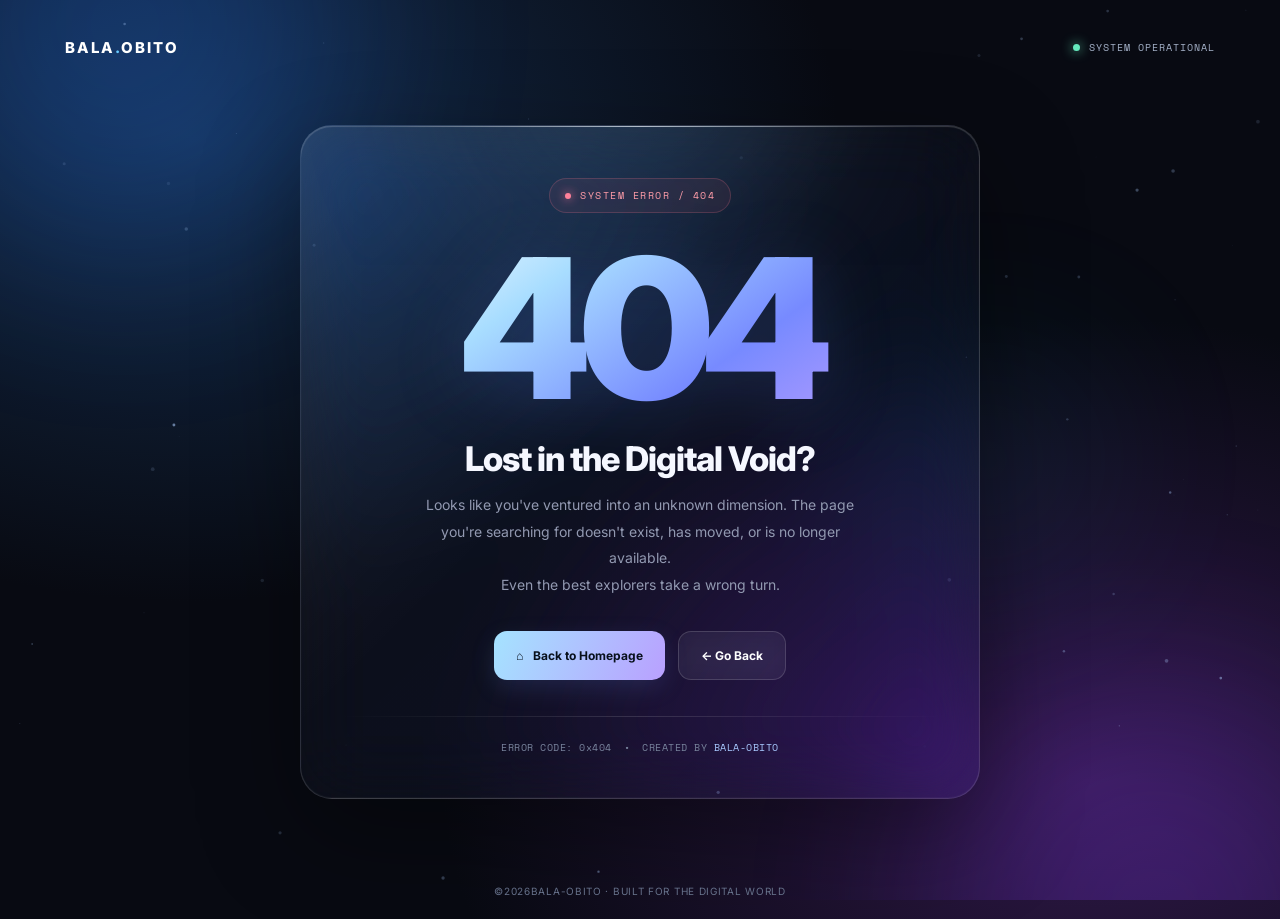
==== commit ed9dbf17: "Add files via upload" ====
--- a/index.html
+++ b/index.html
@@ -1,1044 +1,629 @@
+
 <!DOCTYPE html>
 <html lang="en">
 <head>
-<meta charset="utf-8" />
-<meta name="viewport" content="width=device-width,initial-scale=1,maximum-scale=1,user-scalable=no,viewport-fit=cover" />
-<title>Pixel Chomp | Arcade Maze Game</title>
-<meta name="description" content="Pixel Chomp is a fast arcade maze game. Eat every dot, avoid the ghosts and chase your best score. Built by Balamurugan." />
-<link rel="preconnect" href="https://fonts.googleapis.com">
-<link rel="preconnect" href="https://fonts.gstatic.com" crossorigin>
-<link href="https://fonts.googleapis.com/css2?family=Outfit:wght@300;400;500;600;700&family=Unbounded:wght@500;600;700&display=swap" rel="stylesheet">
-<meta name="theme-color" content="#030201">
+<meta charset="UTF-8">
+<meta name="viewport" content="width=device-width, initial-scale=1.0">
+<meta name="theme-color" content="#080a12">
+<meta name="description" content="404 - Page not found. Return to the digital experience.">
+<title>404 — Lost in the Digital Void</title>
+
 <style>
-@property --ang{syntax:"<angle>";inherits:false;initial-value:0deg;}
-:root{
-  --ink:#030201;
-  --panel:#0a0805;
-  --gold:#f4c24d;
-  --gold-hi:#ffe6a3;
-  --gold-lo:#a87618;
-  --paper:#fbf3de;
-  --text-dim:#a99a78;
-  --danger:#ff6a3d;
-  --radius:26px;
-  --glass-bg:linear-gradient(135deg,rgba(255,230,163,.14),rgba(255,255,255,.035) 42%,rgba(244,194,77,.08));
-  --glass-blur:blur(24px) saturate(190%) brightness(1.08);
-  --glass-edge:1px solid rgba(255,230,163,.24);
-  --glass-shadow:inset 0 1.5px 0 rgba(255,255,255,.38),inset 0 -1.5px 0 rgba(0,0,0,.5),inset 0 0 28px rgba(255,214,102,.07),0 24px 60px rgba(0,0,0,.65);
-  --ease:cubic-bezier(.22,1,.36,1);
-}
-*{box-sizing:border-box;margin:0;padding:0;}
-html,body{height:100%;overscroll-behavior:none;}
-body{
-  font-family:"Outfit",sans-serif;
-  background:radial-gradient(120% 90% at 50% 0%,#150f05 0%,var(--ink) 60%) fixed;
-  color:var(--paper);min-height:100vh;overflow-x:hidden;
-  display:flex;align-items:center;justify-content:center;padding:24px;
-}
-:focus-visible{outline:2px solid var(--gold-hi);outline-offset:3px;border-radius:10px;}
-.hidden{display:none!important;}
-
-/* ---------- liquid gold background ---------- */
-.liquid{position:fixed;inset:0;overflow:hidden;pointer-events:none;z-index:0;}
-.liquid i{position:absolute;display:block;filter:blur(46px);opacity:.75;will-change:transform,border-radius;
-  background:radial-gradient(circle at 35% 30%,#ffe6a3,#f4c24d 45%,#8a5a0b 100%);}
-.liquid .b1{width:46vmax;height:46vmax;left:-12vmax;top:-14vmax;animation:morph 17s ease-in-out infinite,driftA 23s ease-in-out infinite;}
-.liquid .b2{width:38vmax;height:38vmax;right:-12vmax;top:18%;opacity:.55;animation:morph 21s ease-in-out -6s infinite,driftB 27s ease-in-out infinite;}
-.liquid .b3{width:42vmax;height:42vmax;left:22%;bottom:-24vmax;opacity:.6;animation:morph 19s ease-in-out -11s infinite,driftC 25s ease-in-out infinite;}
-.liquid .b4{width:20vmax;height:20vmax;left:55%;top:8%;opacity:.4;background:radial-gradient(circle at 40% 35%,#fff6d8,#e0a62a 60%,transparent 100%);animation:morph 13s ease-in-out -3s infinite,driftB 19s ease-in-out infinite reverse;}
-@keyframes morph{
-  0%,100%{border-radius:58% 42% 61% 39%/45% 56% 44% 55%;}
-  33%{border-radius:41% 59% 47% 53%/58% 40% 60% 42%;}
-  66%{border-radius:52% 48% 38% 62%/42% 61% 39% 58%;}
-}
-@keyframes driftA{0%,100%{transform:translate3d(0,0,0) rotate(0);}50%{transform:translate3d(9vmax,7vmax,0) rotate(40deg);}}
-@keyframes driftB{0%,100%{transform:translate3d(0,0,0) rotate(0);}50%{transform:translate3d(-8vmax,10vmax,0) rotate(-35deg);}}
-@keyframes driftC{0%,100%{transform:translate3d(0,0,0) rotate(0);}50%{transform:translate3d(10vmax,-8vmax,0) rotate(30deg);}}
-.grain{position:fixed;inset:0;pointer-events:none;z-index:1;opacity:.35;
-  background:radial-gradient(120% 100% at 50% 50%,transparent 55%,rgba(0,0,0,.75));}
-
-.screen{width:100%;display:flex;align-items:center;justify-content:center;z-index:2;position:relative;}
-
-/* ---------- shared liquid-glass surface ---------- */
-.menu-card,.mode-btn,.continue-btn,#hud,#controls button,#boardWrap,.gh-link,#overlayContent,.dpad-btn,.howto li{
-  position:relative;
-  background:var(--glass-bg);
-  -webkit-backdrop-filter:var(--glass-blur);backdrop-filter:var(--glass-blur);
-  border:var(--glass-edge);
-  box-shadow:var(--glass-shadow);
-}
-/* specular light that follows the pointer */
-.menu-card::after,.mode-btn::after,.continue-btn::after,#hud::after,#controls button::after,#boardWrap::after,.gh-link::after,#overlayContent::after,.dpad-btn::after{
-  content:"";position:absolute;inset:0;border-radius:inherit;pointer-events:none;
-  background:radial-gradient(circle at var(--mx,28%) var(--my,0%),rgba(255,244,214,.3),rgba(255,226,154,.08) 32%,transparent 58%);
-  opacity:.75;transition:opacity .5s var(--ease);
-}
-.menu-card:hover::after,.mode-btn:hover::after,#hud:hover::after,#controls button:hover::after,.gh-link:hover::after,.continue-btn:hover::after{opacity:1;}
-
-/* ============ MENU ============ */
-.menu-card{
-  width:100%;max-width:640px;padding:50px 40px 34px;border-radius:var(--radius);
-  text-align:center;animation:cardIn .9s var(--ease) both;
-}
-.menu-card::before{
-  content:"";position:absolute;inset:-1px;border-radius:inherit;padding:1.5px;pointer-events:none;
-  background:conic-gradient(from var(--ang),rgba(255,230,163,.05),var(--gold-hi),rgba(255,230,163,.05) 30%,rgba(168,118,24,.5) 55%,rgba(255,230,163,.05) 70%,var(--gold) 90%,rgba(255,230,163,.05));
-  -webkit-mask:linear-gradient(#000 0 0) content-box,linear-gradient(#000 0 0);
-  -webkit-mask-composite:xor;mask-composite:exclude;
-  animation:spin 9s linear infinite;
-}
-@keyframes spin{to{--ang:360deg;}}
-@keyframes cardIn{from{opacity:0;transform:translateY(22px) scale(.97);filter:blur(10px);}to{opacity:1;transform:none;filter:none;}}
-
-.emblem{width:84px;height:84px;margin:0 auto 20px;animation:float 6s ease-in-out infinite;}
-@keyframes float{0%,100%{transform:translateY(0);}50%{transform:translateY(-6px);}}
-.leaf-emblem{width:100%;height:100%;filter:drop-shadow(0 6px 22px rgba(244,194,77,.65));}
-.eyebrow{display:none;}
-.title{
-  font-family:"Unbounded",sans-serif;font-weight:700;
-  font-size:clamp(30px,6vw,48px);line-height:1.1;letter-spacing:-.01em;margin-bottom:12px;
-  background:linear-gradient(100deg,#b07d1d 0%,#ffe6a3 25%,#f4c24d 45%,#fff8e0 55%,#e0a62a 75%,#b07d1d 100%);
-  background-size:220% 100%;-webkit-background-clip:text;background-clip:text;color:transparent;
-  animation:shine 7s ease-in-out infinite;
-  filter:drop-shadow(0 4px 26px rgba(244,194,77,.35));
-}
-@keyframes shine{0%,100%{background-position:100% 0;}50%{background-position:0 0;}}
-.subtitle{color:var(--text-dim);font-size:16px;font-weight:400;margin:0 auto 30px;max-width:46ch;line-height:1.5;}
-
-.mode-buttons{display:grid;grid-template-columns:1fr 1fr;gap:16px;margin-bottom:18px;}
-@media(max-width:520px){.mode-buttons{grid-template-columns:1fr;}}
-.mode-btn{
-  display:flex;flex-direction:column;align-items:flex-start;gap:3px;overflow:hidden;
-  padding:18px 20px;border-radius:20px;cursor:pointer;color:var(--paper);text-align:left;font-family:inherit;
-  transition:transform .45s var(--ease),box-shadow .45s var(--ease),border-color .3s,background .3s;
-}
-.mode-btn.hard{background:linear-gradient(135deg,rgba(255,160,70,.16),rgba(255,255,255,.03) 42%,rgba(190,90,20,.12));border-color:rgba(255,170,90,.32);}
-.mode-btn>*{position:relative;z-index:1;}
-.mode-btn:hover,.mode-btn:focus-visible{transform:translateY(-4px) scale(1.015);border-color:rgba(255,236,180,.6);
-  box-shadow:var(--glass-shadow),0 0 40px rgba(244,194,77,.25);}
-.mode-btn:active,.continue-btn:active,#controls button:active{transform:scale(.97);transition-duration:.12s;}
-.mode-rank{font-size:12px;letter-spacing:.14em;text-transform:uppercase;font-weight:600;color:var(--gold);}
-.mode-btn.hard .mode-rank{color:#ffb677;}
-.mode-name{font-family:"Unbounded",sans-serif;font-size:19px;font-weight:600;}
-.mode-desc{font-size:13px;color:var(--text-dim);}
-
-/* liquid sweep on hover */
-.mode-btn::before,.continue-btn::before,#controls button::before{
-  content:"";position:absolute;top:0;bottom:0;left:-60%;width:45%;z-index:0;pointer-events:none;
-  background:linear-gradient(105deg,transparent,rgba(255,244,214,.28),transparent);transform:skewX(-18deg);
-  transition:left .9s var(--ease);
-}
-.mode-btn:hover::before,.continue-btn:hover::before,#controls button:hover::before{left:130%;}
-.continue-btn,#controls button{overflow:hidden;}
-
-.section-label{font-size:13px;letter-spacing:.06em;color:var(--text-dim);margin-bottom:12px;font-weight:500;}
-
-.continue-btn{
-  width:100%;padding:14px;margin-bottom:6px;border-radius:16px;color:var(--gold-hi);
-  background:linear-gradient(135deg,rgba(244,194,77,.28),rgba(244,194,77,.08));
-  font-family:inherit;font-weight:600;font-size:15px;cursor:pointer;
-  transition:transform .45s var(--ease),box-shadow .45s var(--ease);
-}
-.continue-btn:hover{transform:translateY(-2px);box-shadow:var(--glass-shadow),0 0 32px rgba(244,194,77,.3);}
-
-.howto{list-style:none;display:grid;grid-template-columns:repeat(3,1fr);gap:10px;margin:22px 0 0;}
-.howto li{padding:13px 10px;border-radius:16px;font-size:13px;font-weight:500;line-height:1.35;box-shadow:inset 0 1px 0 rgba(255,255,255,.2),inset 0 -1px 0 rgba(0,0,0,.4);}
-.howto li b{display:block;font-size:12px;font-weight:700;color:var(--gold);margin-bottom:4px;}
-@media(max-width:520px){.howto{grid-template-columns:1fr;}.menu-card{padding:38px 22px 26px;}}
-
-.menu-info{display:flex;align-items:center;justify-content:space-between;gap:12px;flex-wrap:wrap;margin-top:22px;padding-top:16px;border-top:1px solid rgba(255,230,163,.14);}
-.best-score{display:flex;align-items:baseline;gap:10px;}
-.best-label{font-size:12px;color:var(--text-dim);font-weight:500;}
-.best-value{font-family:"Unbounded",sans-serif;font-size:20px;font-weight:700;color:var(--gold-hi);text-shadow:0 0 18px rgba(244,194,77,.5);}
-.hint{font-size:12.5px;color:var(--text-dim);}
-
-.menu-footer{margin-top:20px;display:flex;align-items:center;justify-content:space-between;gap:12px;flex-wrap:wrap;font-size:13px;color:var(--text-dim);}
-.gh-link{
-  display:inline-flex;align-items:center;gap:8px;padding:8px 16px;border-radius:999px;
-  color:var(--paper);text-decoration:none;font-weight:500;
-  transition:transform .45s var(--ease),box-shadow .45s var(--ease);
-}
-.gh-link svg{width:18px;height:18px;fill:currentColor;}
-.gh-link:hover{transform:translateY(-2px);box-shadow:var(--glass-shadow),0 0 26px rgba(244,194,77,.3);}
-.link-btn{background:none;border:none;color:var(--text-dim);font-family:inherit;font-size:13px;font-weight:500;cursor:pointer;text-decoration:underline;text-underline-offset:3px;padding:6px 2px;transition:color .3s;}
-.link-btn:hover{color:var(--danger);}
-
-/* ============ GAME ============ */
-#game{flex-direction:column;gap:12px;width:100%;max-width:640px;-webkit-user-select:none;user-select:none;-webkit-touch-callout:none;touch-action:pan-x pan-y;padding-bottom:210px;animation:cardIn .8s var(--ease) both;}
-@media(max-width:520px){#game{padding-bottom:190px;}}
-#controls button{touch-action:manipulation;min-height:40px;}
-#hud{display:flex;align-items:center;justify-content:space-between;width:100%;padding:12px 20px;border-radius:20px;}
-.hud-stat{display:flex;flex-direction:column;align-items:center;gap:2px;min-width:64px;position:relative;z-index:1;}
-.hud-label{font-size:11px;color:var(--text-dim);font-weight:500;letter-spacing:.04em;}
-.hud-value{font-size:20px;font-weight:700;font-family:"Unbounded",sans-serif;color:var(--gold-hi);text-shadow:0 0 16px rgba(244,194,77,.4);}
-#lives{display:flex;gap:7px;height:30px;align-items:center;}
-#lives .life{
-  width:15px;height:15px;border-radius:50%;
-  background:radial-gradient(circle at 35% 30%,#fff6d8,var(--gold) 55%,var(--gold-lo));
-  box-shadow:0 0 12px rgba(244,194,77,.8),inset 0 -2px 3px rgba(0,0,0,.3);
-  transition:opacity .5s var(--ease),transform .5s var(--ease);
-}
-#lives .life.lost{opacity:.15;transform:scale(.55);box-shadow:none;}
-
-#controls{display:flex;gap:8px;flex-wrap:wrap;justify-content:center;width:100%;}
-#controls button{
-  display:flex;align-items:center;gap:6px;padding:8px 15px;font-size:13px;font-weight:500;
-  border-radius:14px;color:var(--paper);cursor:pointer;font-family:inherit;
-  transition:transform .4s var(--ease),box-shadow .4s var(--ease);
-}
-#controls button>*{position:relative;z-index:1;}
-#controls button:hover{transform:translateY(-2px);box-shadow:var(--glass-shadow),0 0 22px rgba(244,194,77,.25);}
-#controls button svg{width:15px;height:15px;fill:var(--gold);flex-shrink:0;}
-
-#boardWrap{display:flex;align-items:center;justify-content:center;padding:14px;border-radius:24px;transition:box-shadow .6s var(--ease),border-color .6s;}
-#board{display:grid;gap:var(--gap,2px);border-radius:12px;overflow:hidden;position:relative;z-index:1;background:rgba(0,0,0,.35);}
-.cell{background:rgba(4,3,2,.78);position:relative;}
-.wall{
-  background:linear-gradient(160deg,rgba(255,230,163,.5),rgba(168,118,24,.45) 55%,rgba(90,58,8,.55));
-  border-radius:5px;
-  box-shadow:inset 0 1px 0 rgba(255,255,255,.55),inset 0 -1px 2px rgba(0,0,0,.45),0 0 6px rgba(244,194,77,.18);
-}
-.dot{
-  position:absolute;inset:0;margin:auto;width:22%;height:22%;border-radius:50%;
-  background:radial-gradient(circle at 35% 30%,#fff,var(--gold-hi) 50%,var(--gold));
-  filter:drop-shadow(0 0 4px rgba(244,194,77,.8));animation:dotPulse 2.2s ease-in-out infinite;
-}
-@keyframes dotPulse{0%,100%{transform:scale(.9);opacity:.85;}50%{transform:scale(1.1);opacity:1;}}
-.dot.orb{
-  width:60%;height:60%;
-  background:radial-gradient(circle at 32% 28%,#fff 0 12%,rgba(255,244,214,.9) 30%,var(--gold) 70%,var(--gold-lo));
-  filter:drop-shadow(0 0 10px rgba(255,214,102,.95));animation:orbPulse 1.2s ease-in-out infinite;
-}
-@keyframes orbPulse{0%,100%{transform:scale(.86);}50%{transform:scale(1.16);}}
-
-.pac{position:absolute;inset:10%;z-index:3;filter:drop-shadow(0 0 8px #ffd400) drop-shadow(0 0 16px rgba(255,212,0,.5));transition:transform .1s linear;}
-.pac .jaw-top,.pac .jaw-bottom{position:absolute;left:0;width:100%;height:50%;background:radial-gradient(circle at 30% 30%,#fff9d6,#ffd400 55%,#ffb300 100%);}
-.pac .jaw-top{top:0;border-radius:100% 100% 0 0/100% 100% 0 0;transform-origin:0% 100%;animation:jawTop .32s ease-in-out infinite;}
-.pac .jaw-bottom{bottom:0;border-radius:0 0 100% 100%/0 0 100% 100%;transform-origin:0% 0%;animation:jawBottom .32s ease-in-out infinite;}
-@keyframes jawTop{0%,100%{transform:rotate(0);}50%{transform:rotate(-30deg);}}
-@keyframes jawBottom{0%,100%{transform:rotate(0);}50%{transform:rotate(30deg);}}
-.pac.powered{filter:drop-shadow(0 0 14px #fff) drop-shadow(0 0 24px #ffd400);}
-
-.ghost{
-  position:absolute;inset:12%;z-index:2;animation:ghostBob 1.1s ease-in-out infinite;
-  clip-path:polygon(0% 100%,0% 45%,8% 25%,20% 10%,35% 2%,50% 0%,65% 2%,80% 10%,92% 25%,100% 45%,100% 100%,88% 88%,75% 100%,62% 88%,50% 100%,38% 88%,25% 100%,12% 88%);
-}
-.ghost::before,.ghost::after{content:"";position:absolute;top:32%;width:20%;height:24%;border-radius:50%;background:radial-gradient(circle at 50% 50%,#14100a 22%,#fff 24% 100%);}
-.ghost::before{left:20%;}.ghost::after{left:58%;}
-@keyframes ghostBob{0%,100%{transform:translateY(0);}50%{transform:translateY(-2px);}}
-.ghost.red{background:linear-gradient(160deg,#ff9a7a,#ff5a3d);box-shadow:0 0 10px #ff5a3d;}
-.ghost.pink{background:linear-gradient(160deg,#ffe0d2,#f0a38c);box-shadow:0 0 10px #f0a38c;}
-.ghost.cyan{background:linear-gradient(160deg,#ffffff,#e8dcc0);box-shadow:0 0 10px #e8dcc0;}
-.ghost.orange{background:linear-gradient(160deg,#ffcf7a,#ff9f1c);box-shadow:0 0 10px #ff9f1c;}
-.ghost.blue{background:linear-gradient(160deg,#e9b97a,#b9772b);box-shadow:0 0 10px #b9772b;}
-.ghost.green{background:linear-gradient(160deg,#f3e3a8,#c9b45a);box-shadow:0 0 10px #c9b45a;}
-.ghost.purple{background:linear-gradient(160deg,#e8a08a,#a8502e);box-shadow:0 0 10px #a8502e;}
-.ghost.gray{background:linear-gradient(160deg,#d8d0bc,#8d8470);box-shadow:0 0 10px #8d8470;}
-.ghost.frightened{background:linear-gradient(160deg,#fff,var(--gold-hi));box-shadow:0 0 14px var(--gold-hi);animation:frightFlash .35s steps(2) infinite,ghostBob 1.1s ease-in-out infinite;}
-@keyframes frightFlash{0%,100%{opacity:.5;}50%{opacity:.9;background:#fff;}}
-
-#boardWrap.power-active{border-color:rgba(255,230,163,.75);box-shadow:var(--glass-shadow),0 0 60px rgba(244,194,77,.5);}
-#boardWrap.shake{animation:shake .3s ease;}
-@keyframes shake{10%,90%{transform:translateX(-2px);}20%,80%{transform:translateX(4px);}30%,50%,70%{transform:translateX(-8px);}40%,60%{transform:translateX(8px);}}
-
-/* D-PAD */
-#dpad{position:fixed;right:20px;bottom:calc(20px + env(safe-area-inset-bottom,0px));z-index:60;display:grid;grid-template-columns:60px 60px 60px;grid-template-rows:60px 60px 60px;gap:6px;-webkit-user-select:none;user-select:none;-webkit-touch-callout:none;}
-@media(max-width:520px){#dpad{grid-template-columns:54px 54px 54px;grid-template-rows:54px 54px 54px;right:14px;bottom:calc(14px + env(safe-area-inset-bottom,0px));}}
-.dpad-up{grid-column:2;grid-row:1;}.dpad-left{grid-column:1;grid-row:2;}.dpad-right{grid-column:3;grid-row:2;}.dpad-down{grid-column:2;grid-row:3;}
-.dpad-center{grid-column:2;grid-row:2;border-radius:50%;background:radial-gradient(circle at 35% 30%,#fff6d8,var(--gold));box-shadow:0 0 14px var(--gold);animation:orbPulse 1.6s ease-in-out infinite;margin:auto;width:10px;height:10px;}
-.dpad-btn{display:flex;align-items:center;justify-content:center;border-radius:18px;cursor:pointer;touch-action:none;
-  transition:transform .35s var(--ease),background .25s,box-shadow .35s var(--ease),border-color .25s;}
-.dpad-btn svg{width:22px;height:22px;fill:var(--gold-hi);filter:drop-shadow(0 0 5px rgba(244,194,77,.7));position:relative;z-index:1;}
-.dpad-btn:active,.dpad-btn.pressed{
-  transform:scale(.88);transition-duration:.1s;
-  background:linear-gradient(160deg,rgba(255,230,163,.5),rgba(244,194,77,.2));
-  border-color:rgba(255,244,214,.7);
-  box-shadow:inset 0 2px 8px rgba(0,0,0,.35),0 0 28px rgba(244,194,77,.55);
-}
-
-/* OVERLAY */
-#overlay{position:fixed;inset:0;display:flex;align-items:center;justify-content:center;background:rgba(3,2,1,.6);
-  -webkit-backdrop-filter:blur(12px) brightness(.7);backdrop-filter:blur(12px) brightness(.7);
-  opacity:0;transition:opacity .5s var(--ease);pointer-events:none;z-index:100;}
-#overlay:not(.hidden){opacity:1;pointer-events:all;}
-#overlayContent{min-width:280px;padding:36px 38px;border-radius:28px;text-align:center;max-width:340px;animation:cardIn .6s var(--ease) both;}
-#overlayTitle{font-family:"Unbounded",sans-serif;font-size:22px;font-weight:700;margin-bottom:8px;color:var(--gold-hi);position:relative;z-index:1;}
-#overlayMsg{color:var(--text-dim);font-size:14px;margin-bottom:22px;position:relative;z-index:1;}
-.overlayButtons{display:flex;gap:10px;justify-content:center;position:relative;z-index:1;}
-.overlayButtons button{padding:11px 22px;border-radius:14px;font-family:inherit;font-weight:600;font-size:13px;cursor:pointer;transition:transform .4s var(--ease),box-shadow .4s var(--ease);}
-.overlayButtons button:hover{transform:translateY(-2px);}
-.overlayButtons button:active{transform:scale(.96);}
-#retryBtn{border:1px solid rgba(255,244,214,.6);background:linear-gradient(135deg,#ffe6a3,#f4c24d 55%,#c98f1f);color:#1a1204;box-shadow:inset 0 1px 0 rgba(255,255,255,.7),0 8px 26px rgba(244,194,77,.4);}
-#menuOverlayBtn{background:rgba(255,255,255,.07);color:var(--paper);border:1px solid rgba(255,230,163,.25);box-shadow:inset 0 1px 0 rgba(255,255,255,.2);}
-
-@media (prefers-reduced-motion:reduce){
-  *{animation-duration:.001ms!important;animation-iteration-count:1!important;transition-duration:.001ms!important;}
+@import url('https://fonts.googleapis.com/css2?family=Inter:wght@400;500;600;700;800;900&family=Space+Mono:wght@400;700&display=swap');
+
+:root {
+    --bg: #080a12;
+    --white: #f5f7ff;
+    --muted: #9299b1;
+    --blue: #68caff;
+    --purple: #9b7aff;
+    --glass: rgba(255,255,255,.055);
+    --border: rgba(255,255,255,.13);
+}
+
+* {
+    margin: 0;
+    padding: 0;
+    box-sizing: border-box;
+}
+
+html {
+    scroll-behavior: smooth;
+}
+
+body {
+    min-height: 100svh;
+    overflow: hidden;
+    color: var(--white);
+    background:
+        radial-gradient(ellipse at 15% 15%, #142c4b 0%, transparent 42%),
+        radial-gradient(ellipse at 85% 85%, #301849 0%, transparent 42%),
+        var(--bg);
+    font-family: 'Inter', sans-serif;
+}
+
+/* Ambient background */
+
+.background {
+    position: fixed;
+    inset: 0;
+    overflow: hidden;
+    pointer-events: none;
+    z-index: 0;
+}
+
+.orb {
+    position: absolute;
+    width: 450px;
+    height: 450px;
+    border-radius: 50%;
+    filter: blur(100px);
+    opacity: .23;
+    animation: orbFloat 12s ease-in-out infinite alternate;
+}
+
+.orb.one {
+    background: #267bff;
+    top: -200px;
+    left: -100px;
+}
+
+.orb.two {
+    background: #893cff;
+    bottom: -240px;
+    right: -100px;
+    animation-delay: -5s;
+}
+
+.orb.three {
+    background: #00c6e8;
+    top: 40%;
+    right: 15%;
+    width: 200px;
+    height: 200px;
+    opacity: .12;
+}
+
+@keyframes orbFloat {
+    from { transform: translate(0,0) scale(1); }
+    to { transform: translate(70px,-50px) scale(1.2); }
+}
+
+/* Particle canvas */
+
+#particles {
+    position: fixed;
+    inset: 0;
+    width: 100%;
+    height: 100%;
+    pointer-events: none;
+    z-index: 1;
+}
+
+/* Navigation */
+
+nav {
+    position: relative;
+    z-index: 5;
+    width: min(1150px, 90%);
+    margin: auto;
+    height: 95px;
+    display: flex;
+    align-items: center;
+    justify-content: space-between;
+}
+
+.logo {
+    font-size: 15px;
+    font-weight: 800;
+    letter-spacing: 2px;
+    text-decoration: none;
+    color: white;
+}
+
+.logo span {
+    color: var(--blue);
+}
+
+.nav-status {
+    display: flex;
+    align-items: center;
+    gap: 9px;
+    font-family: 'Space Mono', monospace;
+    font-size: 10px;
+    letter-spacing: 1px;
+    color: #a5b2c9;
+}
+
+.status-dot {
+    height: 7px;
+    width: 7px;
+    border-radius: 50%;
+    background: #65e9bd;
+    box-shadow: 0 0 12px #65e9bd;
+}
+
+/* Main content */
+
+main {
+    position: relative;
+    z-index: 3;
+    min-height: calc(100svh - 150px);
+    display: flex;
+    justify-content: center;
+    align-items: center;
+    padding: 30px 18px 65px;
+}
+
+.glass-card {
+    position: relative;
+    width: min(680px, 100%);
+    text-align: center;
+    padding: 52px 38px 43px;
+    border: 1px solid var(--border);
+    border-radius: 32px;
+
+    background:
+        linear-gradient(135deg,
+        rgba(255,255,255,.11),
+        rgba(255,255,255,.025) 45%,
+        rgba(115,130,255,.055));
+
+    backdrop-filter: blur(35px) saturate(160%);
+    -webkit-backdrop-filter: blur(35px) saturate(160%);
+
+    box-shadow:
+        0 35px 100px rgba(0,0,0,.38),
+        inset 0 1px 1px rgba(255,255,255,.18),
+        inset 0 -1px 1px rgba(255,255,255,.04);
+
+    overflow: hidden;
+    animation: cardEnter 1s cubic-bezier(.2,.8,.2,1) both;
+}
+
+.glass-card::before {
+    content: "";
+    position: absolute;
+    top: 0;
+    left: 10%;
+    width: 80%;
+    height: 1px;
+    background: linear-gradient(90deg,
+        transparent, #ffffffa8, transparent);
+}
+
+.glass-card::after {
+    content: "";
+    position: absolute;
+    width: 350px;
+    height: 350px;
+    top: -230px;
+    left: 50%;
+    transform: translateX(-50%);
+    border-radius: 50%;
+    background: #69baff;
+    filter: blur(100px);
+    opacity: .15;
+    pointer-events: none;
+}
+
+@keyframes cardEnter {
+    from {
+        opacity: 0;
+        transform: translateY(35px) scale(.96);
+        filter: blur(10px);
+    }
+    to {
+        opacity: 1;
+        transform: translateY(0) scale(1);
+        filter: blur(0);
+    }
+}
+
+/* Error label */
+
+.error-label {
+    position: relative;
+    z-index: 2;
+    display: inline-flex;
+    align-items: center;
+    gap: 9px;
+    padding: 9px 15px;
+    border: 1px solid rgba(255,120,140,.2);
+    border-radius: 50px;
+    background: rgba(255,90,120,.075);
+    color: #ff9da9;
+    font: 10px 'Space Mono', monospace;
+    letter-spacing: 1.5px;
+}
+
+.error-label span {
+    width: 6px;
+    height: 6px;
+    border-radius: 50%;
+    background: #ff819a;
+    box-shadow: 0 0 10px #ff819a;
+}
+
+/* 404 typography */
+
+.number-wrap {
+    position: relative;
+    z-index: 2;
+    margin: 23px 0 8px;
+}
+
+.error-number {
+    font-size: clamp(115px, 23vw, 195px);
+    font-weight: 900;
+    line-height: .95;
+    letter-spacing: -13px;
+
+    background: linear-gradient(
+        145deg,
+        #ffffff 5%,
+        #a8ddff 32%,
+        #778aff 65%,
+        #c6a1ff 100%
+    );
+
+    -webkit-background-clip: text;
+    background-clip: text;
+    color: transparent;
+
+    filter: drop-shadow(0 10px 35px #558bff32);
+    animation: numberFloat 5s ease-in-out infinite;
+}
+
+@keyframes numberFloat {
+    0%,100% { transform: translateY(0); }
+    50% { transform: translateY(-10px); }
+}
+
+/* Text */
+
+h1 {
+    position: relative;
+    z-index: 2;
+    font-size: clamp(23px, 4vw, 34px);
+    font-weight: 800;
+    letter-spacing: -1px;
+    margin: 17px 0 13px;
+}
+
+.description {
+    position: relative;
+    z-index: 2;
+    max-width: 430px;
+    margin: auto;
+    color: var(--muted);
+    font-size: 14px;
+    line-height: 1.9;
+}
+
+/* Buttons */
+
+.actions {
+    position: relative;
+    z-index: 2;
+    display: flex;
+    justify-content: center;
+    align-items: center;
+    gap: 13px;
+    flex-wrap: wrap;
+    margin-top: 32px;
+}
+
+.btn {
+    min-height: 49px;
+    padding: 0 22px;
+    display: inline-flex;
+    align-items: center;
+    justify-content: center;
+    gap: 10px;
+    border-radius: 13px;
+    font-size: 12px;
+    font-weight: 700;
+    text-decoration: none;
+    transition: .35s cubic-bezier(.2,.8,.2,1);
+}
+
+.btn-primary {
+    color: #08101c;
+    background: linear-gradient(115deg,#a5e3ff,#b9a0ff);
+    box-shadow: 0 8px 25px #719bff25;
+}
+
+.btn-secondary {
+    color: white;
+    border: 1px solid rgba(255,255,255,.15);
+    background: rgba(255,255,255,.055);
+    backdrop-filter: blur(12px);
+}
+
+.btn:hover {
+    transform: translateY(-4px);
+    filter: brightness(1.13);
+}
+
+.btn-primary:hover {
+    box-shadow: 0 12px 35px #719bff50;
+}
+
+.btn:focus-visible {
+    outline: 2px solid var(--blue);
+    outline-offset: 4px;
+}
+
+/* Bottom info */
+
+.divider {
+    position: relative;
+    z-index: 2;
+    width: 100%;
+    height: 1px;
+    margin: 36px 0 23px;
+    background: linear-gradient(90deg,
+        transparent, #ffffff22, transparent);
+}
+
+.bottom-info {
+    position: relative;
+    z-index: 2;
+    display: flex;
+    justify-content: center;
+    align-items: center;
+    flex-wrap: wrap;
+    gap: 12px;
+    color: #79849d;
+    font: 10px 'Space Mono', monospace;
+    letter-spacing: .5px;
+}
+
+.bottom-info a {
+    color: #a9caff;
+    text-decoration: none;
+}
+
+.bottom-info a:hover {
+    color: white;
+}
+
+/* Footer */
+
+footer {
+    position: relative;
+    z-index: 3;
+    min-height: 55px;
+    display: flex;
+    justify-content: center;
+    align-items: center;
+    padding: 10px;
+    color: #66718a;
+    font-size: 10px;
+    letter-spacing: .7px;
+    text-align: center;
+}
+
+/* Responsive */
+
+@media(max-width: 550px) {
+    nav {
+        height: 75px;
+    }
+
+    main {
+        min-height: calc(100svh - 125px);
+        padding: 20px 15px 40px;
+    }
+
+    .glass-card {
+        padding: 40px 20px 30px;
+        border-radius: 25px;
+    }
+
+    .error-number {
+        letter-spacing: -8px;
+    }
+
+    h1 {
+        line-height: 1.25;
+    }
+
+    .description {
+        font-size: 13px;
+    }
+
+    .actions {
+        flex-direction: column;
+    }
+
+    .btn {
+        width: 100%;
+    }
+
+    .divider {
+        margin: 28px 0 20px;
+    }
+
+    .nav-status {
+        font-size: 8px;
+    }
+}
+
+@media(prefers-reduced-motion: reduce) {
+    *, *::before, *::after {
+        animation-duration: .01ms !important;
+        animation-iteration-count: 1 !important;
+        scroll-behavior: auto !important;
+        transition-duration: .01ms !important;
+    }
 }
 </style>
 </head>
+
 <body>
 
-<div class="liquid" aria-hidden="true"><i class="b1"></i><i class="b2"></i><i class="b3"></i><i class="b4"></i></div>
-<div class="grain"></div>
-
-<!-- MENU -->
-<main id="menu" class="screen">
-  <div class="menu-card">
-    <div class="emblem" aria-hidden="true">
-      <svg viewBox="0 0 100 100" class="leaf-emblem">
-        <defs>
-          <radialGradient id="pacGrad" cx="35%" cy="30%" r="80%">
-            <stop offset="0" stop-color="#fff9d6"/><stop offset=".55" stop-color="#ffd400"/><stop offset="1" stop-color="#ffb300"/>
-          </radialGradient>
-        </defs>
-        <path d="M44 50 L82 27 A44 44 0 1 0 82 73 Z" fill="url(#pacGrad)" transform="translate(-6 0)"/>
-        <circle cx="42" cy="26" r="4.5" fill="#05060d"/>
-        <circle cx="86" cy="50" r="5" fill="#ffd23f"/>
-      </svg>
+<div class="background">
+    <div class="orb one"></div>
+    <div class="orb two"></div>
+    <div class="orb three"></div>
+</div>
+
+<canvas id="particles"></canvas>
+
+<nav>
+    <a class="logo" href="./">BALA<span>.</span>OBITO</a>
+
+    <div class="nav-status">
+        <span class="status-dot"></span>
+        SYSTEM OPERATIONAL
     </div>
-
-    <h1 class="title">Pixel&nbsp;Chomp</h1>
-    <p class="subtitle">Eat every dot, avoid the ghosts, and grab power pellets to turn the tables.</p>
-
-    <p class="section-label" id="modeLabel">Select Difficulty</p>
-    <div class="mode-buttons" role="group" aria-labelledby="modeLabel">
-      <button id="easyBtn" class="mode-btn easy" type="button">
-        <span class="mode-rank">Easy</span>
-        <span class="mode-name">Classic</span>
-        <span class="mode-desc">4 ghosts · Relaxed pace</span>
-      </button>
-      <button id="hardBtn" class="mode-btn hard" type="button">
-        <span class="mode-rank">Hard</span>
-        <span class="mode-name">Expert</span>
-        <span class="mode-desc">6 ghosts · Aggressive chase</span>
-      </button>
-    </div>
-
-    <button id="continueBtn" class="continue-btn hidden" type="button">Continue Saved Game</button>
-
-    <ul class="howto">
-      <li><b>EAT</b>Collect every dot to clear the level</li>
-      <li><b>AVOID</b>Ghosts cost you a life</li>
-      <li><b>POWER UP</b>Glowing pellets let you eat ghosts</li>
-    </ul>
-
-    <div class="menu-info">
-      <div class="best-score"><span class="best-label">Best Score</span><span id="bestScore" class="best-value">0</span></div>
-      <p class="hint">Arrow keys · Swipe · On-screen D-pad</p>
-    </div>
-
-    <footer class="menu-footer">
-      <a class="gh-link" href="https://github.com/bala-obito" target="_blank" rel="noopener noreferrer" aria-label="Created by Balamurugan on GitHub">
-        <svg viewBox="0 0 24 24" aria-hidden="true"><path d="M12 .5C5.65.5.5 5.65.5 12c0 5.08 3.29 9.39 7.86 10.91.58.1.79-.25.79-.56v-2c-3.2.7-3.87-1.37-3.87-1.37-.52-1.33-1.28-1.68-1.28-1.68-1.04-.71.08-.7.08-.7 1.15.08 1.76 1.18 1.76 1.18 1.02 1.75 2.68 1.24 3.34.95.1-.74.4-1.24.72-1.53-2.55-.29-5.24-1.28-5.24-5.68 0-1.25.45-2.28 1.18-3.08-.12-.29-.51-1.46.11-3.05 0 0 .97-.31 3.17 1.18a11 11 0 0 1 5.76 0c2.2-1.49 3.17-1.18 3.17-1.18.63 1.59.23 2.76.11 3.05.74.8 1.18 1.83 1.18 3.08 0 4.41-2.69 5.38-5.25 5.67.41.36.78 1.06.78 2.14v3.17c0 .31.21.67.8.56A11.5 11.5 0 0 0 23.5 12C23.5 5.65 18.35.5 12 .5Z"/></svg>
-        <span>Created by Balamurugan</span>
-      </a>
-      <button id="clearDataBtn" class="link-btn" type="button">Clear saved data</button>
-    </footer>
-  </div>
+</nav>
+
+<main>
+    <section class="glass-card">
+
+        <div class="error-label">
+            <span></span>
+            SYSTEM ERROR / 404
+        </div>
+
+        <div class="number-wrap">
+            <div class="error-number">404</div>
+        </div>
+
+        <h1>Lost in the Digital Void?</h1>
+
+        <p class="description">
+            Looks like you've ventured into an unknown dimension.
+            The page you're searching for doesn't exist, has moved,
+            or is no longer available.
+            <br>
+            Even the best explorers take a wrong turn.
+        </p>
+
+        <div class="actions">
+
+            <a href="./" class="btn btn-primary">
+                <span>⌂</span>
+                Back to Homepage
+            </a>
+
+            <a href="javascript:history.back()" class="btn btn-secondary">
+                ← Go Back
+            </a>
+
+        </div>
+
+        <div class="divider"></div>
+
+        <div class="bottom-info">
+            <span>ERROR CODE: 0x404</span>
+            <span>•</span>
+            <span>CREATED BY
+                <a href="https://github.com/bala-obito"
+                   target="_blank"
+                   rel="noopener noreferrer">BALA-OBITO</a>
+            </span>
+        </div>
+
+    </section>
 </main>
 
-<!-- GAME -->
-<div id="game" class="screen hidden">
-  <header id="hud">
-    <div class="hud-stat">
-      <span class="hud-label">Score</span>
-      <span id="score" class="hud-value" aria-live="polite">0</span>
-    </div>
-    <div class="hud-stat">
-      <span class="hud-label">Level</span>
-      <span id="level" class="hud-value">1</span>
-    </div>
-    <div class="hud-stat">
-      <span class="hud-label">Lives</span>
-      <div id="lives" aria-label="Lives remaining"><span class="life"></span><span class="life"></span><span class="life"></span></div>
-    </div>
-  </header>
-
-  <div id="controls">
-    <button id="pauseBtn" type="button" title="Pause"><svg viewBox="0 0 24 24"><rect x="6" y="5" width="4" height="14" rx="1"/><rect x="14" y="5" width="4" height="14" rx="1"/></svg><span>Pause</span></button>
-    <button id="resumeBtn" class="hidden" type="button" title="Resume"><svg viewBox="0 0 24 24"><path d="M7 4 L20 12 L7 20 Z"/></svg><span>Resume</span></button>
-    <button id="saveBtn" type="button" title="Save run"><svg viewBox="0 0 24 24"><path d="M5 4h11l3 3v13H5z" fill="none" stroke="currentColor" stroke-width="2"/><rect x="8" y="4" width="8" height="5" fill="none" stroke="currentColor" stroke-width="2"/></svg><span>Save</span></button>
-    <button id="restartBtn" type="button" title="Generate a new maze (keeps your score)"><svg viewBox="0 0 24 24" fill="none" stroke="currentColor" stroke-width="2"><path d="M4 12a8 8 0 1 1 2.6 5.9"/><path d="M4 20v-6h6"/></svg><span>New Maze</span></button>
-    <button id="resetBtn" type="button" title="Reset this game to the start"><svg viewBox="0 0 24 24" fill="none" stroke="currentColor" stroke-width="2"><path d="M5 7h14M9 7V5h6v2M7 7l1 13h8l1-13"/></svg><span>Reset</span></button>
-    <button id="menuBtn" type="button" title="Back to menu"><svg viewBox="0 0 24 24"><path d="M12 3 L21 10 V21 H15 V14 H9 V21 H3 V10 Z"/></svg><span>Menu</span></button>
-  </div>
-
-  <div id="boardWrap"><div id="board" role="img" aria-label="Maze board"></div></div>
-
-  <!-- D-PAD -->
-  <div id="dpad" class="hidden" aria-hidden="true">
-    <button class="dpad-btn dpad-up" data-dir="ArrowUp" aria-label="Move up" type="button">
-      <svg viewBox="0 0 24 24"><path d="M12 5 L20 15 L4 15 Z"/></svg>
-    </button>
-    <button class="dpad-btn dpad-left" data-dir="ArrowLeft" aria-label="Move left" type="button">
-      <svg viewBox="0 0 24 24"><path d="M5 12 L15 4 L15 20 Z"/></svg>
-    </button>
-    <div class="dpad-center" aria-hidden="true"></div>
-    <button class="dpad-btn dpad-right" data-dir="ArrowRight" aria-label="Move right" type="button">
-      <svg viewBox="0 0 24 24"><path d="M19 12 L9 4 L9 20 Z"/></svg>
-    </button>
-    <button class="dpad-btn dpad-down" data-dir="ArrowDown" aria-label="Move down" type="button">
-      <svg viewBox="0 0 24 24"><path d="M12 19 L4 9 L20 9 Z"/></svg>
-    </button>
-  </div>
-</div>
-
-<!-- OVERLAY -->
-<div id="overlay" class="hidden">
-  <div id="overlayContent">
-    <h2 id="overlayTitle"></h2>
-    <p id="overlayMsg"></p>
-    <div class="overlayButtons">
-      <button id="retryBtn" type="button">Play Again</button>
-      <button id="menuOverlayBtn" type="button">Menu</button>
-    </div>
-  </div>
-</div>
+<footer>
+    © <span id="year"></span> BALA-OBITO · BUILT FOR THE DIGITAL WORLD
+</footer>
 
 <script>
-/* ============================================================
-   Pixel Chomp
-   ============================================================ */
-(() => {
-  "use strict";
-
-  // Odd dimensions required for the recursive-backtracker maze algorithm.
-  const ROWS = 21, COLS = 21;
-  const SAVE_KEY = "kq_save";
-  const BEST_KEY = "kq_best";
-
-  /* ---------- DOM ---------- */
-  const menu = document.getElementById("menu");
-  const game = document.getElementById("game");
-  const boardEl = document.getElementById("board");
-  const scoreEl = document.getElementById("score");
-  const bestScoreEl = document.getElementById("bestScore");
-  const livesEl = document.getElementById("lives");
-  const levelEl = document.getElementById("level");
-  const overlay = document.getElementById("overlay");
-  const overlayTitle = document.getElementById("overlayTitle");
-  const overlayMsg = document.getElementById("overlayMsg");
-  const clearDataBtn = document.getElementById("clearDataBtn");
-  const retryBtn = document.getElementById("retryBtn");
-  const menuOverlayBtn = document.getElementById("menuOverlayBtn");
-  const saveBtn = document.getElementById("saveBtn");
-  const restartBtn = document.getElementById("restartBtn");
-  const resetBtn = document.getElementById("resetBtn");
-  const menuBtn = document.getElementById("menuBtn");
-  const pauseBtn = document.getElementById("pauseBtn");
-  const resumeBtn = document.getElementById("resumeBtn");
-  const continueBtn = document.getElementById("continueBtn");
-  const boardWrap = document.getElementById("boardWrap");
-  const dpad = document.getElementById("dpad");
-
-  /* ---------- state ---------- */
-  let layout = [], cells = [];
-  let pacPos = 0, score = 0, lives = 3, level = 1, collectedDots = 0, totalDots = 0;
-  let pacDir = "ArrowRight";
-  let ghosts = [], ghostTimer = null, ghostSpeed = 650, paused = false, mode = "easy";
-  let moveInterval = null, currentDirection = null, inputLock = false;
-  let cellSize = 24;
-  let poweredUntil = 0, powerTimer = null;
-
-  const ghostColors = ["red", "pink", "cyan", "orange", "blue", "green", "purple", "gray"];
-
-  /* ---------- audio (tiny synth, no assets) ---------- */
-  let actx = null;
-  function ensureAudio() {
-    if (!actx) {
-      try { actx = new (window.AudioContext || window.webkitAudioContext)(); } catch (e) { /* no audio */ }
-    }
-  }
-  function tone(freq, dur, type = "sine", gain = 0.05, delay = 0) {
-    if (!actx) return;
-    const t0 = actx.currentTime + delay;
-    const osc = actx.createOscillator();
-    const g = actx.createGain();
-    osc.type = type;
-    osc.frequency.setValueAtTime(freq, t0);
-    g.gain.setValueAtTime(gain, t0);
-    g.gain.exponentialRampToValueAtTime(0.001, t0 + dur);
-    osc.connect(g).connect(actx.destination);
-    osc.start(t0);
-    osc.stop(t0 + dur);
-  }
-  const sfx = {
-    dot: () => tone(880, 0.08, "square", 0.04),
-    hit: () => { tone(220, 0.25, "sawtooth", 0.06); tone(140, 0.3, "sawtooth", 0.05, 0.08); },
-    levelUp: () => { [523, 659, 784, 1046].forEach((f, i) => tone(f, 0.15, "triangle", 0.05, i * 0.09)); },
-    gameOver: () => { tone(180, 0.5, "sawtooth", 0.06); tone(120, 0.6, "sawtooth", 0.05, 0.15); },
-    power: () => { [440, 660, 880].forEach((f, i) => tone(f, 0.12, "sawtooth", 0.05, i * 0.05)); },
-    eatGhost: () => { tone(1200, 0.15, "square", 0.05); tone(1600, 0.12, "square", 0.04, 0.08); },
-  };
-
-  /* ---------- helpers ---------- */
-  const idx = (r, c) => r * COLS + c;
-  const rc = (i) => [Math.floor(i / COLS), i % COLS];
-  const inBounds = (r, c) => r > 0 && c > 0 && r < ROWS - 1 && c < COLS - 1;
-
-  function updateBest() {
-    const b = Number(localStorage.getItem(BEST_KEY) || 0);
-    bestScoreEl.textContent = b;
-  }
-  function setPausedUI(p) {
-    paused = p;
-    pauseBtn.classList.toggle("hidden", p);
-    resumeBtn.classList.toggle("hidden", !p);
-  }
-  function clearPower() {
-    poweredUntil = 0;
-    clearTimeout(powerTimer);
-    boardWrap.classList.remove("power-active");
-  }
-  function showOverlay(title, msg, primary, secondary) {
-    overlayTitle.textContent = title;
-    overlayMsg.textContent = msg;
-    retryBtn.textContent = primary.label;
-    menuOverlayBtn.textContent = secondary.label;
-    retryBtn.onclick = () => { overlay.classList.add("hidden"); primary.action(); };
-    menuOverlayBtn.onclick = () => { overlay.classList.add("hidden"); secondary.action(); };
-    overlay.classList.remove("hidden");
-  }
-  function shuffle(arr) {
-    for (let i = arr.length - 1; i > 0; i--) {
-      const j = Math.floor(Math.random() * (i + 1));
-      [arr[i], arr[j]] = [arr[j], arr[i]];
-    }
-    return arr;
-  }
-
-  /* ============================================================
-     MAZE GENERATION — recursive backtracker (guaranteed solvable)
-     Logical cells sit on odd rows/cols; walls occupy the space
-     between them. Hard mode braids in extra loops afterwards so
-     the sentries have more than one route to the player.
-     ============================================================ */
-  function buildLayout() {
-    layout = Array(ROWS * COLS).fill(1);
-
-    const LR = (ROWS - 1) / 2, LC = (COLS - 1) / 2;
-    const visited = Array(LR * LC).fill(false);
-    const lIdx = (lr, lc) => lr * LC + lc;
-
-    const stack = [[0, 0]];
-    visited[lIdx(0, 0)] = true;
-    layout[idx(1, 1)] = 0;
-
-    const dirs = [[-1, 0], [1, 0], [0, -1], [0, 1]];
-
-    while (stack.length) {
-      const [lr, lc] = stack[stack.length - 1];
-      const options = shuffle(dirs.slice()).filter(([dr, dc]) => {
-        const nlr = lr + dr, nlc = lc + dc;
-        return nlr >= 0 && nlc >= 0 && nlr < LR && nlc < LC && !visited[lIdx(nlr, nlc)];
-      });
-      if (!options.length) { stack.pop(); continue; }
-      const [dr, dc] = options[0];
-      const nlr = lr + dr, nlc = lc + dc;
-      visited[lIdx(nlr, nlc)] = true;
-
-      const r = 2 * lr + 1, c = 2 * lc + 1;
-      const nr = 2 * nlr + 1, nc = 2 * nlc + 1;
-      layout[idx((r + nr) / 2, (c + nc) / 2)] = 0; // knock down wall between
-      layout[idx(nr, nc)] = 0;
-      stack.push([nlr, nlc]);
-    }
-
-    // Hard mode: braid in loops so sentries have flanking routes.
-    if (mode === "hard") {
-      for (let r = 1; r < ROWS - 1; r++) {
-        for (let c = 1; c < COLS - 1; c++) {
-          if (layout[idx(r, c)] !== 1) continue;
-          const horizOpen = layout[idx(r, c - 1)] === 0 && layout[idx(r, c + 1)] === 0;
-          const vertOpen = layout[idx(r - 1, c)] === 0 && layout[idx(r + 1, c)] === 0;
-          if ((horizOpen || vertOpen) && Math.random() < 0.12) layout[idx(r, c)] = 0;
+document.getElementById("year").textContent =
+    new Date().getFullYear();
+
+// Ambient particles
+
+const canvas = document.getElementById("particles");
+const ctx = canvas.getContext("2d");
+
+let particles = [];
+let width, height;
+let animationFrame;
+
+function resize() {
+    const dpr = Math.min(window.devicePixelRatio || 1, 2);
+
+    width = window.innerWidth;
+    height = window.innerHeight;
+
+    canvas.width = width * dpr;
+    canvas.height = height * dpr;
+
+    canvas.style.width = width + "px";
+    canvas.style.height = height + "px";
+
+    ctx.setTransform(dpr, 0, 0, dpr, 0, 0);
+
+    const count = Math.min(
+        65,
+        Math.floor(width * height / 15000)
+    );
+
+    particles = Array.from({length: count}, () => ({
+        x: Math.random() * width,
+        y: Math.random() * height,
+        size: Math.random() * 1.6 + .3,
+        speed: Math.random() * .3 + .08,
+        opacity: Math.random() * .5 + .15,
+        phase: Math.random() * Math.PI * 2
+    }));
+}
+
+function draw() {
+    ctx.clearRect(0, 0, width, height);
+
+    const time = performance.now() * .001;
+
+    particles.forEach(p => {
+        p.y -= p.speed;
+
+        if (p.y < -5) {
+            p.y = height + 5;
+            p.x = Math.random() * width;
         }
-      }
-    }
-
-    // Outer border stays solid.
-    for (let r = 0; r < ROWS; r++) for (let c = 0; c < COLS; c++) {
-      if (r === 0 || c === 0 || r === ROWS - 1 || c === COLS - 1) layout[idx(r, c)] = 1;
-    }
-
-    // Spawn cell + a small clearing stay dot-free.
-    layout[idx(1, 1)] = 0;
-
-    // Every open cell becomes a collectible data shard.
-    layout = layout.map((v) => (v === 0 ? 2 : v));
-    layout[idx(1, 1)] = 0;
-
-    // Sprinkle a handful of energy-core power orbs (value 3) into far-off dot cells.
-    const farCells = openLogicalCells().filter((i) => layout[i] === 2);
-    const orbCount = mode === "hard" ? 5 : 4;
-    farCells.slice(0, orbCount * 2).forEach((i, n) => { if (n % 2 === 0) layout[i] = 3; });
-
-    totalDots = layout.filter((x) => x === 2 || x === 3).length;
-  }
-
-  function openLogicalCells() {
-    // Returns actual-grid positions of all open (non-wall) cells, farthest-first from spawn.
-    const spawn = idx(1, 1);
-    const open = [];
-    for (let i = 0; i < layout.length; i++) if (layout[i] !== 1) open.push(i);
-    open.sort((a, b) => {
-      const [ar, ac] = rc(a), [br, bc] = rc(b), [sr, sc] = rc(spawn);
-      const da = Math.abs(ar - sr) + Math.abs(ac - sc);
-      const db = Math.abs(br - sr) + Math.abs(bc - sc);
-      return db - da;
+
+        const alpha = p.opacity *
+            (.65 + .35 * Math.sin(time + p.phase));
+
+        ctx.beginPath();
+        ctx.arc(p.x, p.y, p.size, 0, Math.PI * 2);
+
+        ctx.fillStyle = `rgba(174,207,255,${alpha})`;
+        ctx.fill();
     });
-    return open;
-  }
-
-  /* ---------- rendering ---------- */
-  function computeCellSize() {
-    const wrapPadding = 28;
-    const available = Math.min(window.innerWidth - 40, 640) - wrapPadding;
-    const availableH = window.innerHeight - 230 - 190;
-    const size = Math.floor(Math.min(available, availableH) / COLS);
-    cellSize = Math.max(12, Math.min(26, size));
-    boardEl.style.setProperty("--cell-size", cellSize + "px");
-    boardEl.style.gridTemplateColumns = `repeat(${COLS}, ${cellSize}px)`;
-    boardEl.style.gridTemplateRows = `repeat(${ROWS}, ${cellSize}px)`;
-  }
-
-  function renderBoard() {
-    computeCellSize();
-    boardEl.innerHTML = "";
-    cells = [];
-    layout.forEach((v) => {
-      const cell = document.createElement("div");
-      cell.className = "cell";
-      if (v === 1) cell.classList.add("wall");
-      else if (v === 2 || v === 3) {
-        const dot = document.createElement("div");
-        dot.className = v === 3 ? "dot orb" : "dot";
-        cell.appendChild(dot);
-      }
-      boardEl.appendChild(cell);
-      cells.push(cell);
-    });
-  }
-
-  function placePacAndGhosts() {
-    pacPos = idx(1, 1);
-    const count = mode === "easy" ? 4 : 6;
-    const spots = openLogicalCells().slice(0, count * 3);
-    shuffle(spots);
-    ghosts = [];
-    for (let i = 0; i < count && spots.length; i++) {
-      ghosts.push({ pos: spots[i % spots.length], color: ghostColors[i % ghostColors.length], lastDir: null });
-    }
+
+    animationFrame = requestAnimationFrame(draw);
+}
+
+const reduceMotion = window.matchMedia(
+    "(prefers-reduced-motion: reduce)"
+);
+
+resize();
+
+if (!reduceMotion.matches) {
     draw();
-  }
-
-  const dirDeg = { ArrowRight: 0, ArrowDown: 90, ArrowLeft: 180, ArrowUp: 270 };
-  function draw() {
-    boardEl.querySelectorAll(".pac,.ghost").forEach((n) => n.remove());
-    const fleeing = Date.now() < poweredUntil;
-    const p = document.createElement("div");
-    p.className = "pac" + (fleeing ? " powered" : "");
-    p.style.transform = `rotate(${dirDeg[pacDir] || 0}deg)`;
-    p.innerHTML = '<div class="jaw-top"></div><div class="jaw-bottom"></div>';
-    cells[pacPos].appendChild(p);
-    ghosts.forEach((g) => {
-      const gh = document.createElement("div");
-      gh.className = "ghost " + g.color + (fleeing ? " frightened" : "");
-      cells[g.pos].appendChild(gh);
-    });
-  }
-
-  /* ---------- gameplay ---------- */
-  function startGame(selected, restored) {
-    ensureAudio();
-    mode = selected;
-    ghostSpeed = mode === "easy" ? 650 : 420;
-    overlay.classList.add("hidden");
-    menu.classList.add("hidden");
-    game.classList.remove("hidden");
-    dpad.classList.remove("hidden");
-    if (restored) {
-      applyRestoredState(restored);
-    } else {
-      initGame();
-    }
-  }
-
-  function initGame() {
-    clearInterval(ghostTimer);
-    clearPower();
-    score = 0; lives = 3; level = 1; collectedDots = 0;
-    scoreEl.textContent = score;
-    updateLives();
-    levelEl.textContent = level;
-    buildLayout();
-    renderBoard();
-    placePacAndGhosts();
-    setPausedUI(false);
-    ghostTimer = setInterval(moveGhosts, ghostSpeed);
-    setupJoystick();
-  }
-
-  function applyRestoredState(saved) {
-    mode = saved.mode;
-    ghostSpeed = saved.ghostSpeed;
-    score = saved.score; lives = saved.lives; level = saved.level;
-    collectedDots = saved.collectedDots;
-    layout = saved.layout;
-    totalDots = layout.filter((x) => x === 2 || x === 3).length + collectedDots;
-    clearPower();
-    scoreEl.textContent = score;
-    updateLives();
-    levelEl.textContent = level;
-    renderBoard();
-    pacPos = saved.pacPos;
-    ghosts = saved.ghosts;
-    draw();
-    setPausedUI(false);
-    clearInterval(ghostTimer);
-    ghostTimer = setInterval(moveGhosts, ghostSpeed);
-    setupJoystick();
-  }
-
-  function movePac(key) {
-    if (paused || !overlay.classList.contains("hidden")) return;
-    const [r, c] = rc(pacPos);
-    let nr = r, nc = c;
-    if (key === "ArrowLeft") nc--;
-    else if (key === "ArrowRight") nc++;
-    else if (key === "ArrowUp") nr--;
-    else if (key === "ArrowDown") nr++;
-    if (!inBounds(nr, nc)) return;
-    const newPos = idx(nr, nc);
-    if (!cells[newPos] || layout[newPos] === 1) return;
-    pacPos = newPos;
-    pacDir = key;
-    if (layout[pacPos] === 2 || layout[pacPos] === 3) {
-      const wasOrb = layout[pacPos] === 3;
-      layout[pacPos] = 0;
-      const d = cells[pacPos].querySelector(".dot");
-      if (d) d.remove();
-      collectedDots++;
-      if (wasOrb) { activatePower(); score += 50; } else { score += 10; sfx.dot(); }
-      scoreEl.textContent = score;
-      vibrate(4);
-      checkProgress();
-    }
-    handleGhostCollision();
-    draw();
-  }
-
-  function activatePower() {
-    sfx.power();
-    vibrate([15, 30, 15]);
-    poweredUntil = Date.now() + 6000;
-    boardWrap.classList.add("power-active");
-    clearTimeout(powerTimer);
-    powerTimer = setTimeout(() => { poweredUntil = 0; boardWrap.classList.remove("power-active"); draw(); }, 6000);
-  }
-
-  function handleGhostCollision() {
-    const hit = ghosts.filter((g) => g.pos === pacPos);
-    if (!hit.length) return;
-    if (Date.now() < poweredUntil) {
-      hit.forEach((g) => {
-        score += 200;
-        scoreEl.textContent = score;
-        sfx.eatGhost();
-        vibrate(10);
-        const spots = openLogicalCells();
-        g.pos = spots[spots.length - 1 - Math.floor(Math.random() * 5)] || idx(1, 1);
-      });
-    } else {
-      loseLife();
-    }
-  }
-
-  function distDir(from, to) {
-    const [fr, fc] = rc(from), [tr, tc] = rc(to);
-    return { dr: tr - fr, dc: tc - fc };
-  }
-
-  function moveGhosts() {
-    if (paused) return;
-    const fleeing = Date.now() < poweredUntil;
-    const chaseChance = fleeing ? 0.7 : (mode === "hard" ? 0.65 : 0.3);
-    ghosts.forEach((g) => {
-      const [r, c] = rc(g.pos);
-      const dirOptions = [
-        { key: "U", dr: -1, dc: 0 }, { key: "D", dr: 1, dc: 0 },
-        { key: "L", dr: 0, dc: -1 }, { key: "R", dr: 0, dc: 1 },
-      ];
-      let ordered;
-      if (Math.random() < chaseChance) {
-        const { dr, dc } = distDir(g.pos, pacPos);
-        const sign = fleeing ? 1 : -1;
-        ordered = dirOptions
-          .map((d) => ({ ...d, score: sign * ((Math.sign(dr) === Math.sign(d.dr) && d.dr !== 0 ? 1 : 0) + (Math.sign(dc) === Math.sign(d.dc) && d.dc !== 0 ? 1 : 0)) }))
-          .sort((a, b) => a.score - b.score);
-      } else {
-        ordered = shuffle(dirOptions.slice());
-      }
-      // Prefer not to reverse direction immediately, unless nothing else works.
-      const reverse = { U: "D", D: "U", L: "R", R: "L" };
-      const nonReverse = ordered.filter((d) => d.key !== reverse[g.lastDir]);
-      const tryOrder = [...nonReverse, ...ordered];
-
-      for (const d of tryOrder) {
-        const nr = r + d.dr, nc = c + d.dc;
-        if (!inBounds(nr, nc)) continue;
-        const np = idx(nr, nc);
-        if (layout[np] === 1) continue;
-        g.pos = np;
-        g.lastDir = d.key;
-        break;
-      }
-    });
-    handleGhostCollision();
-    draw();
-  }
-
-  function loseLife() {
-    poweredUntil = 0;
-    clearTimeout(powerTimer);
-    boardWrap.classList.remove("power-active");
-    lives--;
-    updateLives();
-    sfx.hit();
-    vibrate([25, 40, 25]);
-    boardWrap.classList.add("shake");
-    setTimeout(() => boardWrap.classList.remove("shake"), 300);
-    if (lives <= 0) return endGame();
-    pacPos = idx(1, 1);
-  }
-
-  function updateLives() {
-    const icons = livesEl.querySelectorAll(".life");
-    icons.forEach((icon, i) => icon.classList.toggle("lost", i >= lives));
-  }
-
-  function checkProgress() {
-    if (collectedDots < totalDots) return;
-    level++;
-    ghostSpeed = Math.max(160, ghostSpeed - 90);
-    clearInterval(ghostTimer);
-    ghostTimer = setInterval(moveGhosts, ghostSpeed);
-    buildLayout();
-    renderBoard();
-    placePacAndGhosts();
-    collectedDots = 0;
-    score += 500;
-    scoreEl.textContent = score;
-    levelEl.textContent = level;
-    sfx.levelUp();
-  }
-
-  function endGame() {
-    clearInterval(ghostTimer);
-    const best = Number(localStorage.getItem(BEST_KEY) || 0);
-    const isBest = score > best;
-    if (isBest) localStorage.setItem(BEST_KEY, String(score));
-    updateBest();
-    localStorage.removeItem(SAVE_KEY);
-    sfx.gameOver();
-    showOverlay(
-      "Game Over",
-      `Score ${score} · Level ${level}` + (isBest ? " · New best score!" : ""),
-      { label: "Play Again", action: () => startGame(mode) },
-      { label: "Main Menu", action: goToMenu }
-    );
-  }
-
-  /* ---------- D-pad ----------
-     Four independent buttons, each with its own arrow icon. Pointer Events
-     naturally isolate touches per element, so press-and-hold repeat "just
-     works" without manual multi-touch bookkeeping. Each press gives a
-     short haptic pulse and a pressed-state glow for clear feedback. */
-  function setupJoystick() { /* kept for compatibility with older calls; no-op */ }
-
-  function vibrate(ms) {
-    if (navigator.vibrate) { try { navigator.vibrate(ms); } catch (e) { /* ignore */ } }
-  }
-
-  function bindDpad() {
-    const repeatMs = 150;
-    const activePointers = new Map(); // pointerId -> { btn, interval }
-
-    function pressStart(btn, pointerId) {
-      const dir = btn.dataset.dir;
-      btn.classList.add("pressed");
-      vibrate(6);
-      movePac(dir);
-      const interval = setInterval(() => movePac(dir), repeatMs);
-      activePointers.set(pointerId, { btn, interval });
-    }
-    function pressEnd(pointerId) {
-      const entry = activePointers.get(pointerId);
-      if (!entry) return;
-      clearInterval(entry.interval);
-      entry.btn.classList.remove("pressed");
-      activePointers.delete(pointerId);
-    }
-
-    dpad.querySelectorAll(".dpad-btn").forEach((btn) => {
-      btn.addEventListener("pointerdown", (e) => {
-        e.preventDefault();
-        btn.setPointerCapture(e.pointerId);
-        pressStart(btn, e.pointerId);
-      });
-      btn.addEventListener("pointerup", (e) => pressEnd(e.pointerId));
-      btn.addEventListener("pointercancel", (e) => pressEnd(e.pointerId));
-      btn.addEventListener("pointerleave", (e) => { if (e.pointerType === "mouse") pressEnd(e.pointerId); });
-      btn.addEventListener("contextmenu", (e) => e.preventDefault());
-    });
-  }
-  bindDpad();
-
-  /* ---------- swipe gestures (mobile) ----------
-     Lets players flick anywhere on the maze to move, alongside the D-pad. */
-  function bindSwipe() {
-    let sx = 0, sy = 0, tracking = false;
-    const threshold = 24;
-    boardWrap.addEventListener("touchstart", (e) => {
-      if (e.touches.length !== 1) return;
-      sx = e.touches[0].clientX; sy = e.touches[0].clientY; tracking = true;
-    }, { passive: true });
-    boardWrap.addEventListener("touchend", (e) => {
-      if (!tracking) return;
-      tracking = false;
-      const t = e.changedTouches[0];
-      const dx = t.clientX - sx, dy = t.clientY - sy;
-      if (Math.max(Math.abs(dx), Math.abs(dy)) < threshold) return;
-      const dir = Math.abs(dx) > Math.abs(dy)
-        ? (dx > 0 ? "ArrowRight" : "ArrowLeft")
-        : (dy > 0 ? "ArrowDown" : "ArrowUp");
-      vibrate(6);
-      movePac(dir);
-    }, { passive: true });
-  }
-  bindSwipe();
-
-  // Stop iOS/Android pull-to-refresh and rubber-banding while a game is in progress.
-  document.addEventListener("touchmove", (e) => {
-    if (!game.classList.contains("hidden")) e.preventDefault();
-  }, { passive: false });
-
-  document.addEventListener("keydown", (e) => {
-    if ((e.key === "p" || e.key === "P") && !game.classList.contains("hidden") && overlay.classList.contains("hidden")) {
-      setPausedUI(!paused);
-      return;
-    }
-    const keys = ["ArrowUp", "ArrowDown", "ArrowLeft", "ArrowRight"];
-    if (!keys.includes(e.key)) return;
-    if (game.classList.contains("hidden")) return;
-    if (inputLock) return;
-    e.preventDefault();
-    movePac(e.key);
-  });
-
-  window.addEventListener("resize", () => {
-    if (!game.classList.contains("hidden")) { computeCellSize(); renderBoard(); draw(); }
-  });
-
-  /* ---------- menu / buttons ---------- */
-  document.getElementById("easyBtn").onclick = () => startGame("easy");
-  document.getElementById("hardBtn").onclick = () => startGame("hard");
-
-  continueBtn.onclick = () => {
-    const raw = localStorage.getItem(SAVE_KEY);
-    if (!raw) return;
-    try { startGame(JSON.parse(raw).mode, JSON.parse(raw)); }
-    catch (e) { localStorage.removeItem(SAVE_KEY); }
-  };
-
-  saveBtn.onclick = () => {
-    const snapshot = { score, level, lives, mode, ghostSpeed, collectedDots, layout, pacPos, ghosts };
-    localStorage.setItem(SAVE_KEY, JSON.stringify(snapshot));
-    flashButton(saveBtn, "Saved");
-  };
-  function flashButton(btn, text) {
-    const original = btn.innerHTML;
-    btn.innerHTML = text;
-    setTimeout(() => (btn.innerHTML = original), 1100);
-  }
-
-  restartBtn.onclick = () => {
-    if (!overlay.classList.contains("hidden")) return;
-    clearInterval(ghostTimer);
-    clearPower();
-    buildLayout();
-    renderBoard();
-    placePacAndGhosts();
-    collectedDots = 0;
-    setPausedUI(false);
-    ghostTimer = setInterval(moveGhosts, ghostSpeed);
-  };
-
-  resetBtn.onclick = () => {
-    if (!overlay.classList.contains("hidden")) return;
-    const wasPaused = paused;
-    paused = true;
-    showOverlay(
-      "Reset Game?",
-      "Your score, level and lives will go back to the start.",
-      { label: "Reset", action: () => startGame(mode) },
-      { label: "Cancel", action: () => { paused = wasPaused; } }
-    );
-  };
-
-  clearDataBtn.onclick = () => {
-    showOverlay(
-      "Clear Saved Data?",
-      "This permanently deletes your best score and saved game.",
-      { label: "Clear Data", action: () => {
-          localStorage.removeItem(SAVE_KEY);
-          localStorage.removeItem(BEST_KEY);
-          updateBest();
-          refreshContinueButton();
-      } },
-      { label: "Cancel", action: () => {} }
-    );
-  };
-
-  menuBtn.onclick = goToMenu;
-  pauseBtn.onclick = () => setPausedUI(true);
-  resumeBtn.onclick = () => setPausedUI(false);
-
-  function goToMenu() {
-    clearInterval(ghostTimer);
-    clearPower();
-    setPausedUI(false);
-    game.classList.add("hidden");
-    menu.classList.remove("hidden");
-    overlay.classList.add("hidden");
-    dpad.classList.add("hidden");
-    updateBest();
-    refreshContinueButton();
-  }
-
-  function refreshContinueButton() {
-    const raw = localStorage.getItem(SAVE_KEY);
-    continueBtn.classList.toggle("hidden", !raw);
-  }
-
-  /* ---------- boot ---------- */
-  updateBest();
-  refreshContinueButton();
-})();
-
-  </script>
-<script>
-/* liquid-glass specular light follows the pointer */
-(() => {
-  const sel = ".menu-card,.mode-btn,.continue-btn,#hud,#controls button,#boardWrap,.gh-link,#overlayContent,.dpad-btn";
-  document.addEventListener("pointermove", (e) => {
-    const el = e.target.closest && e.target.closest(sel);
-    if (!el) return;
-    const r = el.getBoundingClientRect();
-    el.style.setProperty("--mx", ((e.clientX - r.left) / r.width * 100).toFixed(1) + "%");
-    el.style.setProperty("--my", ((e.clientY - r.top) / r.height * 100).toFixed(1) + "%");
-  }, { passive: true });
-})();
+}
+
+window.addEventListener("resize", resize);
+
+// Stop drawing when the page is hidden
+document.addEventListener("visibilitychange", () => {
+    if (document.hidden) {
+        cancelAnimationFrame(animationFrame);
+    } else if (!reduceMotion.matches) {
+        draw();
+    }
+});
 </script>
+
 </body>
-</html>+</html>
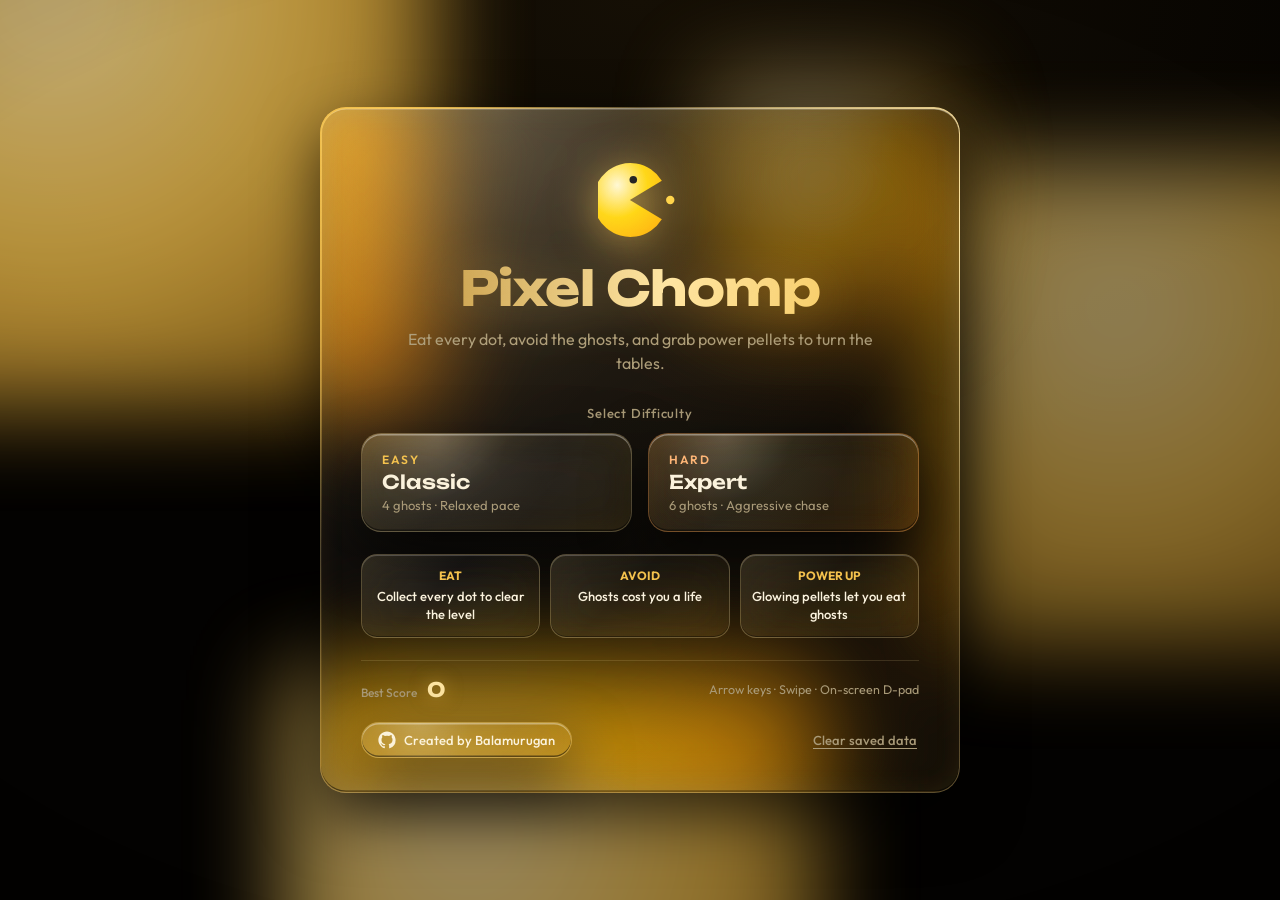
==== commit eff0dd50: "Add files via upload" ====
--- a/index.html
+++ b/index.html
@@ -1,629 +1,1044 @@
-
 <!DOCTYPE html>
 <html lang="en">
 <head>
-<meta charset="UTF-8">
-<meta name="viewport" content="width=device-width, initial-scale=1.0">
-<meta name="theme-color" content="#080a12">
-<meta name="description" content="404 - Page not found. Return to the digital experience.">
-<title>404 — Lost in the Digital Void</title>
-
+<meta charset="utf-8" />
+<meta name="viewport" content="width=device-width,initial-scale=1,maximum-scale=1,user-scalable=no,viewport-fit=cover" />
+<title>Pixel Chomp | Arcade Maze Game</title>
+<meta name="description" content="Pixel Chomp is a fast arcade maze game. Eat every dot, avoid the ghosts and chase your best score. Built by Balamurugan." />
+<link rel="preconnect" href="https://fonts.googleapis.com">
+<link rel="preconnect" href="https://fonts.gstatic.com" crossorigin>
+<link href="https://fonts.googleapis.com/css2?family=Outfit:wght@300;400;500;600;700&family=Unbounded:wght@500;600;700&display=swap" rel="stylesheet">
+<meta name="theme-color" content="#030201">
 <style>
-@import url('https://fonts.googleapis.com/css2?family=Inter:wght@400;500;600;700;800;900&family=Space+Mono:wght@400;700&display=swap');
-
-:root {
-    --bg: #080a12;
-    --white: #f5f7ff;
-    --muted: #9299b1;
-    --blue: #68caff;
-    --purple: #9b7aff;
-    --glass: rgba(255,255,255,.055);
-    --border: rgba(255,255,255,.13);
-}
-
-* {
-    margin: 0;
-    padding: 0;
-    box-sizing: border-box;
-}
-
-html {
-    scroll-behavior: smooth;
-}
-
-body {
-    min-height: 100svh;
-    overflow: hidden;
-    color: var(--white);
-    background:
-        radial-gradient(ellipse at 15% 15%, #142c4b 0%, transparent 42%),
-        radial-gradient(ellipse at 85% 85%, #301849 0%, transparent 42%),
-        var(--bg);
-    font-family: 'Inter', sans-serif;
-}
-
-/* Ambient background */
-
-.background {
-    position: fixed;
-    inset: 0;
-    overflow: hidden;
-    pointer-events: none;
-    z-index: 0;
-}
-
-.orb {
-    position: absolute;
-    width: 450px;
-    height: 450px;
-    border-radius: 50%;
-    filter: blur(100px);
-    opacity: .23;
-    animation: orbFloat 12s ease-in-out infinite alternate;
-}
-
-.orb.one {
-    background: #267bff;
-    top: -200px;
-    left: -100px;
-}
-
-.orb.two {
-    background: #893cff;
-    bottom: -240px;
-    right: -100px;
-    animation-delay: -5s;
-}
-
-.orb.three {
-    background: #00c6e8;
-    top: 40%;
-    right: 15%;
-    width: 200px;
-    height: 200px;
-    opacity: .12;
-}
-
-@keyframes orbFloat {
-    from { transform: translate(0,0) scale(1); }
-    to { transform: translate(70px,-50px) scale(1.2); }
-}
-
-/* Particle canvas */
-
-#particles {
-    position: fixed;
-    inset: 0;
-    width: 100%;
-    height: 100%;
-    pointer-events: none;
-    z-index: 1;
-}
-
-/* Navigation */
-
-nav {
-    position: relative;
-    z-index: 5;
-    width: min(1150px, 90%);
-    margin: auto;
-    height: 95px;
-    display: flex;
-    align-items: center;
-    justify-content: space-between;
-}
-
-.logo {
-    font-size: 15px;
-    font-weight: 800;
-    letter-spacing: 2px;
-    text-decoration: none;
-    color: white;
-}
-
-.logo span {
-    color: var(--blue);
-}
-
-.nav-status {
-    display: flex;
-    align-items: center;
-    gap: 9px;
-    font-family: 'Space Mono', monospace;
-    font-size: 10px;
-    letter-spacing: 1px;
-    color: #a5b2c9;
-}
-
-.status-dot {
-    height: 7px;
-    width: 7px;
-    border-radius: 50%;
-    background: #65e9bd;
-    box-shadow: 0 0 12px #65e9bd;
-}
-
-/* Main content */
-
-main {
-    position: relative;
-    z-index: 3;
-    min-height: calc(100svh - 150px);
-    display: flex;
-    justify-content: center;
-    align-items: center;
-    padding: 30px 18px 65px;
-}
-
-.glass-card {
-    position: relative;
-    width: min(680px, 100%);
-    text-align: center;
-    padding: 52px 38px 43px;
-    border: 1px solid var(--border);
-    border-radius: 32px;
-
-    background:
-        linear-gradient(135deg,
-        rgba(255,255,255,.11),
-        rgba(255,255,255,.025) 45%,
-        rgba(115,130,255,.055));
-
-    backdrop-filter: blur(35px) saturate(160%);
-    -webkit-backdrop-filter: blur(35px) saturate(160%);
-
-    box-shadow:
-        0 35px 100px rgba(0,0,0,.38),
-        inset 0 1px 1px rgba(255,255,255,.18),
-        inset 0 -1px 1px rgba(255,255,255,.04);
-
-    overflow: hidden;
-    animation: cardEnter 1s cubic-bezier(.2,.8,.2,1) both;
-}
-
-.glass-card::before {
-    content: "";
-    position: absolute;
-    top: 0;
-    left: 10%;
-    width: 80%;
-    height: 1px;
-    background: linear-gradient(90deg,
-        transparent, #ffffffa8, transparent);
-}
-
-.glass-card::after {
-    content: "";
-    position: absolute;
-    width: 350px;
-    height: 350px;
-    top: -230px;
-    left: 50%;
-    transform: translateX(-50%);
-    border-radius: 50%;
-    background: #69baff;
-    filter: blur(100px);
-    opacity: .15;
-    pointer-events: none;
-}
-
-@keyframes cardEnter {
-    from {
-        opacity: 0;
-        transform: translateY(35px) scale(.96);
-        filter: blur(10px);
-    }
-    to {
-        opacity: 1;
-        transform: translateY(0) scale(1);
-        filter: blur(0);
-    }
-}
-
-/* Error label */
-
-.error-label {
-    position: relative;
-    z-index: 2;
-    display: inline-flex;
-    align-items: center;
-    gap: 9px;
-    padding: 9px 15px;
-    border: 1px solid rgba(255,120,140,.2);
-    border-radius: 50px;
-    background: rgba(255,90,120,.075);
-    color: #ff9da9;
-    font: 10px 'Space Mono', monospace;
-    letter-spacing: 1.5px;
-}
-
-.error-label span {
-    width: 6px;
-    height: 6px;
-    border-radius: 50%;
-    background: #ff819a;
-    box-shadow: 0 0 10px #ff819a;
-}
-
-/* 404 typography */
-
-.number-wrap {
-    position: relative;
-    z-index: 2;
-    margin: 23px 0 8px;
-}
-
-.error-number {
-    font-size: clamp(115px, 23vw, 195px);
-    font-weight: 900;
-    line-height: .95;
-    letter-spacing: -13px;
-
-    background: linear-gradient(
-        145deg,
-        #ffffff 5%,
-        #a8ddff 32%,
-        #778aff 65%,
-        #c6a1ff 100%
-    );
-
-    -webkit-background-clip: text;
-    background-clip: text;
-    color: transparent;
-
-    filter: drop-shadow(0 10px 35px #558bff32);
-    animation: numberFloat 5s ease-in-out infinite;
-}
-
-@keyframes numberFloat {
-    0%,100% { transform: translateY(0); }
-    50% { transform: translateY(-10px); }
-}
-
-/* Text */
-
-h1 {
-    position: relative;
-    z-index: 2;
-    font-size: clamp(23px, 4vw, 34px);
-    font-weight: 800;
-    letter-spacing: -1px;
-    margin: 17px 0 13px;
-}
-
-.description {
-    position: relative;
-    z-index: 2;
-    max-width: 430px;
-    margin: auto;
-    color: var(--muted);
-    font-size: 14px;
-    line-height: 1.9;
-}
-
-/* Buttons */
-
-.actions {
-    position: relative;
-    z-index: 2;
-    display: flex;
-    justify-content: center;
-    align-items: center;
-    gap: 13px;
-    flex-wrap: wrap;
-    margin-top: 32px;
-}
-
-.btn {
-    min-height: 49px;
-    padding: 0 22px;
-    display: inline-flex;
-    align-items: center;
-    justify-content: center;
-    gap: 10px;
-    border-radius: 13px;
-    font-size: 12px;
-    font-weight: 700;
-    text-decoration: none;
-    transition: .35s cubic-bezier(.2,.8,.2,1);
-}
-
-.btn-primary {
-    color: #08101c;
-    background: linear-gradient(115deg,#a5e3ff,#b9a0ff);
-    box-shadow: 0 8px 25px #719bff25;
-}
-
-.btn-secondary {
-    color: white;
-    border: 1px solid rgba(255,255,255,.15);
-    background: rgba(255,255,255,.055);
-    backdrop-filter: blur(12px);
-}
-
-.btn:hover {
-    transform: translateY(-4px);
-    filter: brightness(1.13);
-}
-
-.btn-primary:hover {
-    box-shadow: 0 12px 35px #719bff50;
-}
-
-.btn:focus-visible {
-    outline: 2px solid var(--blue);
-    outline-offset: 4px;
-}
-
-/* Bottom info */
-
-.divider {
-    position: relative;
-    z-index: 2;
-    width: 100%;
-    height: 1px;
-    margin: 36px 0 23px;
-    background: linear-gradient(90deg,
-        transparent, #ffffff22, transparent);
-}
-
-.bottom-info {
-    position: relative;
-    z-index: 2;
-    display: flex;
-    justify-content: center;
-    align-items: center;
-    flex-wrap: wrap;
-    gap: 12px;
-    color: #79849d;
-    font: 10px 'Space Mono', monospace;
-    letter-spacing: .5px;
-}
-
-.bottom-info a {
-    color: #a9caff;
-    text-decoration: none;
-}
-
-.bottom-info a:hover {
-    color: white;
-}
-
-/* Footer */
-
-footer {
-    position: relative;
-    z-index: 3;
-    min-height: 55px;
-    display: flex;
-    justify-content: center;
-    align-items: center;
-    padding: 10px;
-    color: #66718a;
-    font-size: 10px;
-    letter-spacing: .7px;
-    text-align: center;
-}
-
-/* Responsive */
-
-@media(max-width: 550px) {
-    nav {
-        height: 75px;
-    }
-
-    main {
-        min-height: calc(100svh - 125px);
-        padding: 20px 15px 40px;
-    }
-
-    .glass-card {
-        padding: 40px 20px 30px;
-        border-radius: 25px;
-    }
-
-    .error-number {
-        letter-spacing: -8px;
-    }
-
-    h1 {
-        line-height: 1.25;
-    }
-
-    .description {
-        font-size: 13px;
-    }
-
-    .actions {
-        flex-direction: column;
-    }
-
-    .btn {
-        width: 100%;
-    }
-
-    .divider {
-        margin: 28px 0 20px;
-    }
-
-    .nav-status {
-        font-size: 8px;
-    }
-}
-
-@media(prefers-reduced-motion: reduce) {
-    *, *::before, *::after {
-        animation-duration: .01ms !important;
-        animation-iteration-count: 1 !important;
-        scroll-behavior: auto !important;
-        transition-duration: .01ms !important;
-    }
+@property --ang{syntax:"<angle>";inherits:false;initial-value:0deg;}
+:root{
+  --ink:#030201;
+  --panel:#0a0805;
+  --gold:#f4c24d;
+  --gold-hi:#ffe6a3;
+  --gold-lo:#a87618;
+  --paper:#fbf3de;
+  --text-dim:#a99a78;
+  --danger:#ff6a3d;
+  --radius:26px;
+  --glass-bg:linear-gradient(135deg,rgba(255,230,163,.14),rgba(255,255,255,.035) 42%,rgba(244,194,77,.08));
+  --glass-blur:blur(24px) saturate(190%) brightness(1.08);
+  --glass-edge:1px solid rgba(255,230,163,.24);
+  --glass-shadow:inset 0 1.5px 0 rgba(255,255,255,.38),inset 0 -1.5px 0 rgba(0,0,0,.5),inset 0 0 28px rgba(255,214,102,.07),0 24px 60px rgba(0,0,0,.65);
+  --ease:cubic-bezier(.22,1,.36,1);
+}
+*{box-sizing:border-box;margin:0;padding:0;}
+html,body{height:100%;overscroll-behavior:none;}
+body{
+  font-family:"Outfit",sans-serif;
+  background:radial-gradient(120% 90% at 50% 0%,#150f05 0%,var(--ink) 60%) fixed;
+  color:var(--paper);min-height:100vh;overflow-x:hidden;
+  display:flex;align-items:center;justify-content:center;padding:24px;
+}
+:focus-visible{outline:2px solid var(--gold-hi);outline-offset:3px;border-radius:10px;}
+.hidden{display:none!important;}
+
+/* ---------- liquid gold background ---------- */
+.liquid{position:fixed;inset:0;overflow:hidden;pointer-events:none;z-index:0;}
+.liquid i{position:absolute;display:block;filter:blur(46px);opacity:.75;will-change:transform,border-radius;
+  background:radial-gradient(circle at 35% 30%,#ffe6a3,#f4c24d 45%,#8a5a0b 100%);}
+.liquid .b1{width:46vmax;height:46vmax;left:-12vmax;top:-14vmax;animation:morph 17s ease-in-out infinite,driftA 23s ease-in-out infinite;}
+.liquid .b2{width:38vmax;height:38vmax;right:-12vmax;top:18%;opacity:.55;animation:morph 21s ease-in-out -6s infinite,driftB 27s ease-in-out infinite;}
+.liquid .b3{width:42vmax;height:42vmax;left:22%;bottom:-24vmax;opacity:.6;animation:morph 19s ease-in-out -11s infinite,driftC 25s ease-in-out infinite;}
+.liquid .b4{width:20vmax;height:20vmax;left:55%;top:8%;opacity:.4;background:radial-gradient(circle at 40% 35%,#fff6d8,#e0a62a 60%,transparent 100%);animation:morph 13s ease-in-out -3s infinite,driftB 19s ease-in-out infinite reverse;}
+@keyframes morph{
+  0%,100%{border-radius:58% 42% 61% 39%/45% 56% 44% 55%;}
+  33%{border-radius:41% 59% 47% 53%/58% 40% 60% 42%;}
+  66%{border-radius:52% 48% 38% 62%/42% 61% 39% 58%;}
+}
+@keyframes driftA{0%,100%{transform:translate3d(0,0,0) rotate(0);}50%{transform:translate3d(9vmax,7vmax,0) rotate(40deg);}}
+@keyframes driftB{0%,100%{transform:translate3d(0,0,0) rotate(0);}50%{transform:translate3d(-8vmax,10vmax,0) rotate(-35deg);}}
+@keyframes driftC{0%,100%{transform:translate3d(0,0,0) rotate(0);}50%{transform:translate3d(10vmax,-8vmax,0) rotate(30deg);}}
+.grain{position:fixed;inset:0;pointer-events:none;z-index:1;opacity:.35;
+  background:radial-gradient(120% 100% at 50% 50%,transparent 55%,rgba(0,0,0,.75));}
+
+.screen{width:100%;display:flex;align-items:center;justify-content:center;z-index:2;position:relative;}
+
+/* ---------- shared liquid-glass surface ---------- */
+.menu-card,.mode-btn,.continue-btn,#hud,#controls button,#boardWrap,.gh-link,#overlayContent,.dpad-btn,.howto li{
+  position:relative;
+  background:var(--glass-bg);
+  -webkit-backdrop-filter:var(--glass-blur);backdrop-filter:var(--glass-blur);
+  border:var(--glass-edge);
+  box-shadow:var(--glass-shadow);
+}
+/* specular light that follows the pointer */
+.menu-card::after,.mode-btn::after,.continue-btn::after,#hud::after,#controls button::after,#boardWrap::after,.gh-link::after,#overlayContent::after,.dpad-btn::after{
+  content:"";position:absolute;inset:0;border-radius:inherit;pointer-events:none;
+  background:radial-gradient(circle at var(--mx,28%) var(--my,0%),rgba(255,244,214,.3),rgba(255,226,154,.08) 32%,transparent 58%);
+  opacity:.75;transition:opacity .5s var(--ease);
+}
+.menu-card:hover::after,.mode-btn:hover::after,#hud:hover::after,#controls button:hover::after,.gh-link:hover::after,.continue-btn:hover::after{opacity:1;}
+
+/* ============ MENU ============ */
+.menu-card{
+  width:100%;max-width:640px;padding:50px 40px 34px;border-radius:var(--radius);
+  text-align:center;animation:cardIn .9s var(--ease) both;
+}
+.menu-card::before{
+  content:"";position:absolute;inset:-1px;border-radius:inherit;padding:1.5px;pointer-events:none;
+  background:conic-gradient(from var(--ang),rgba(255,230,163,.05),var(--gold-hi),rgba(255,230,163,.05) 30%,rgba(168,118,24,.5) 55%,rgba(255,230,163,.05) 70%,var(--gold) 90%,rgba(255,230,163,.05));
+  -webkit-mask:linear-gradient(#000 0 0) content-box,linear-gradient(#000 0 0);
+  -webkit-mask-composite:xor;mask-composite:exclude;
+  animation:spin 9s linear infinite;
+}
+@keyframes spin{to{--ang:360deg;}}
+@keyframes cardIn{from{opacity:0;transform:translateY(22px) scale(.97);filter:blur(10px);}to{opacity:1;transform:none;filter:none;}}
+
+.emblem{width:84px;height:84px;margin:0 auto 20px;animation:float 6s ease-in-out infinite;}
+@keyframes float{0%,100%{transform:translateY(0);}50%{transform:translateY(-6px);}}
+.leaf-emblem{width:100%;height:100%;filter:drop-shadow(0 6px 22px rgba(244,194,77,.65));}
+.eyebrow{display:none;}
+.title{
+  font-family:"Unbounded",sans-serif;font-weight:700;
+  font-size:clamp(30px,6vw,48px);line-height:1.1;letter-spacing:-.01em;margin-bottom:12px;
+  background:linear-gradient(100deg,#b07d1d 0%,#ffe6a3 25%,#f4c24d 45%,#fff8e0 55%,#e0a62a 75%,#b07d1d 100%);
+  background-size:220% 100%;-webkit-background-clip:text;background-clip:text;color:transparent;
+  animation:shine 7s ease-in-out infinite;
+  filter:drop-shadow(0 4px 26px rgba(244,194,77,.35));
+}
+@keyframes shine{0%,100%{background-position:100% 0;}50%{background-position:0 0;}}
+.subtitle{color:var(--text-dim);font-size:16px;font-weight:400;margin:0 auto 30px;max-width:46ch;line-height:1.5;}
+
+.mode-buttons{display:grid;grid-template-columns:1fr 1fr;gap:16px;margin-bottom:18px;}
+@media(max-width:520px){.mode-buttons{grid-template-columns:1fr;}}
+.mode-btn{
+  display:flex;flex-direction:column;align-items:flex-start;gap:3px;overflow:hidden;
+  padding:18px 20px;border-radius:20px;cursor:pointer;color:var(--paper);text-align:left;font-family:inherit;
+  transition:transform .45s var(--ease),box-shadow .45s var(--ease),border-color .3s,background .3s;
+}
+.mode-btn.hard{background:linear-gradient(135deg,rgba(255,160,70,.16),rgba(255,255,255,.03) 42%,rgba(190,90,20,.12));border-color:rgba(255,170,90,.32);}
+.mode-btn>*{position:relative;z-index:1;}
+.mode-btn:hover,.mode-btn:focus-visible{transform:translateY(-4px) scale(1.015);border-color:rgba(255,236,180,.6);
+  box-shadow:var(--glass-shadow),0 0 40px rgba(244,194,77,.25);}
+.mode-btn:active,.continue-btn:active,#controls button:active{transform:scale(.97);transition-duration:.12s;}
+.mode-rank{font-size:12px;letter-spacing:.14em;text-transform:uppercase;font-weight:600;color:var(--gold);}
+.mode-btn.hard .mode-rank{color:#ffb677;}
+.mode-name{font-family:"Unbounded",sans-serif;font-size:19px;font-weight:600;}
+.mode-desc{font-size:13px;color:var(--text-dim);}
+
+/* liquid sweep on hover */
+.mode-btn::before,.continue-btn::before,#controls button::before{
+  content:"";position:absolute;top:0;bottom:0;left:-60%;width:45%;z-index:0;pointer-events:none;
+  background:linear-gradient(105deg,transparent,rgba(255,244,214,.28),transparent);transform:skewX(-18deg);
+  transition:left .9s var(--ease);
+}
+.mode-btn:hover::before,.continue-btn:hover::before,#controls button:hover::before{left:130%;}
+.continue-btn,#controls button{overflow:hidden;}
+
+.section-label{font-size:13px;letter-spacing:.06em;color:var(--text-dim);margin-bottom:12px;font-weight:500;}
+
+.continue-btn{
+  width:100%;padding:14px;margin-bottom:6px;border-radius:16px;color:var(--gold-hi);
+  background:linear-gradient(135deg,rgba(244,194,77,.28),rgba(244,194,77,.08));
+  font-family:inherit;font-weight:600;font-size:15px;cursor:pointer;
+  transition:transform .45s var(--ease),box-shadow .45s var(--ease);
+}
+.continue-btn:hover{transform:translateY(-2px);box-shadow:var(--glass-shadow),0 0 32px rgba(244,194,77,.3);}
+
+.howto{list-style:none;display:grid;grid-template-columns:repeat(3,1fr);gap:10px;margin:22px 0 0;}
+.howto li{padding:13px 10px;border-radius:16px;font-size:13px;font-weight:500;line-height:1.35;box-shadow:inset 0 1px 0 rgba(255,255,255,.2),inset 0 -1px 0 rgba(0,0,0,.4);}
+.howto li b{display:block;font-size:12px;font-weight:700;color:var(--gold);margin-bottom:4px;}
+@media(max-width:520px){.howto{grid-template-columns:1fr;}.menu-card{padding:38px 22px 26px;}}
+
+.menu-info{display:flex;align-items:center;justify-content:space-between;gap:12px;flex-wrap:wrap;margin-top:22px;padding-top:16px;border-top:1px solid rgba(255,230,163,.14);}
+.best-score{display:flex;align-items:baseline;gap:10px;}
+.best-label{font-size:12px;color:var(--text-dim);font-weight:500;}
+.best-value{font-family:"Unbounded",sans-serif;font-size:20px;font-weight:700;color:var(--gold-hi);text-shadow:0 0 18px rgba(244,194,77,.5);}
+.hint{font-size:12.5px;color:var(--text-dim);}
+
+.menu-footer{margin-top:20px;display:flex;align-items:center;justify-content:space-between;gap:12px;flex-wrap:wrap;font-size:13px;color:var(--text-dim);}
+.gh-link{
+  display:inline-flex;align-items:center;gap:8px;padding:8px 16px;border-radius:999px;
+  color:var(--paper);text-decoration:none;font-weight:500;
+  transition:transform .45s var(--ease),box-shadow .45s var(--ease);
+}
+.gh-link svg{width:18px;height:18px;fill:currentColor;}
+.gh-link:hover{transform:translateY(-2px);box-shadow:var(--glass-shadow),0 0 26px rgba(244,194,77,.3);}
+.link-btn{background:none;border:none;color:var(--text-dim);font-family:inherit;font-size:13px;font-weight:500;cursor:pointer;text-decoration:underline;text-underline-offset:3px;padding:6px 2px;transition:color .3s;}
+.link-btn:hover{color:var(--danger);}
+
+/* ============ GAME ============ */
+#game{flex-direction:column;gap:12px;width:100%;max-width:640px;-webkit-user-select:none;user-select:none;-webkit-touch-callout:none;touch-action:pan-x pan-y;padding-bottom:210px;animation:cardIn .8s var(--ease) both;}
+@media(max-width:520px){#game{padding-bottom:190px;}}
+#controls button{touch-action:manipulation;min-height:40px;}
+#hud{display:flex;align-items:center;justify-content:space-between;width:100%;padding:12px 20px;border-radius:20px;}
+.hud-stat{display:flex;flex-direction:column;align-items:center;gap:2px;min-width:64px;position:relative;z-index:1;}
+.hud-label{font-size:11px;color:var(--text-dim);font-weight:500;letter-spacing:.04em;}
+.hud-value{font-size:20px;font-weight:700;font-family:"Unbounded",sans-serif;color:var(--gold-hi);text-shadow:0 0 16px rgba(244,194,77,.4);}
+#lives{display:flex;gap:7px;height:30px;align-items:center;}
+#lives .life{
+  width:15px;height:15px;border-radius:50%;
+  background:radial-gradient(circle at 35% 30%,#fff6d8,var(--gold) 55%,var(--gold-lo));
+  box-shadow:0 0 12px rgba(244,194,77,.8),inset 0 -2px 3px rgba(0,0,0,.3);
+  transition:opacity .5s var(--ease),transform .5s var(--ease);
+}
+#lives .life.lost{opacity:.15;transform:scale(.55);box-shadow:none;}
+
+#controls{display:flex;gap:8px;flex-wrap:wrap;justify-content:center;width:100%;}
+#controls button{
+  display:flex;align-items:center;gap:6px;padding:8px 15px;font-size:13px;font-weight:500;
+  border-radius:14px;color:var(--paper);cursor:pointer;font-family:inherit;
+  transition:transform .4s var(--ease),box-shadow .4s var(--ease);
+}
+#controls button>*{position:relative;z-index:1;}
+#controls button:hover{transform:translateY(-2px);box-shadow:var(--glass-shadow),0 0 22px rgba(244,194,77,.25);}
+#controls button svg{width:15px;height:15px;fill:var(--gold);flex-shrink:0;}
+
+#boardWrap{display:flex;align-items:center;justify-content:center;padding:14px;border-radius:24px;transition:box-shadow .6s var(--ease),border-color .6s;}
+#board{display:grid;gap:var(--gap,2px);border-radius:12px;overflow:hidden;position:relative;z-index:1;background:rgba(0,0,0,.35);}
+.cell{background:rgba(4,3,2,.78);position:relative;}
+.wall{
+  background:linear-gradient(160deg,rgba(255,230,163,.5),rgba(168,118,24,.45) 55%,rgba(90,58,8,.55));
+  border-radius:5px;
+  box-shadow:inset 0 1px 0 rgba(255,255,255,.55),inset 0 -1px 2px rgba(0,0,0,.45),0 0 6px rgba(244,194,77,.18);
+}
+.dot{
+  position:absolute;inset:0;margin:auto;width:22%;height:22%;border-radius:50%;
+  background:radial-gradient(circle at 35% 30%,#fff,var(--gold-hi) 50%,var(--gold));
+  filter:drop-shadow(0 0 4px rgba(244,194,77,.8));animation:dotPulse 2.2s ease-in-out infinite;
+}
+@keyframes dotPulse{0%,100%{transform:scale(.9);opacity:.85;}50%{transform:scale(1.1);opacity:1;}}
+.dot.orb{
+  width:60%;height:60%;
+  background:radial-gradient(circle at 32% 28%,#fff 0 12%,rgba(255,244,214,.9) 30%,var(--gold) 70%,var(--gold-lo));
+  filter:drop-shadow(0 0 10px rgba(255,214,102,.95));animation:orbPulse 1.2s ease-in-out infinite;
+}
+@keyframes orbPulse{0%,100%{transform:scale(.86);}50%{transform:scale(1.16);}}
+
+.pac{position:absolute;inset:10%;z-index:3;filter:drop-shadow(0 0 8px #ffd400) drop-shadow(0 0 16px rgba(255,212,0,.5));transition:transform .1s linear;}
+.pac .jaw-top,.pac .jaw-bottom{position:absolute;left:0;width:100%;height:50%;background:radial-gradient(circle at 30% 30%,#fff9d6,#ffd400 55%,#ffb300 100%);}
+.pac .jaw-top{top:0;border-radius:100% 100% 0 0/100% 100% 0 0;transform-origin:0% 100%;animation:jawTop .32s ease-in-out infinite;}
+.pac .jaw-bottom{bottom:0;border-radius:0 0 100% 100%/0 0 100% 100%;transform-origin:0% 0%;animation:jawBottom .32s ease-in-out infinite;}
+@keyframes jawTop{0%,100%{transform:rotate(0);}50%{transform:rotate(-30deg);}}
+@keyframes jawBottom{0%,100%{transform:rotate(0);}50%{transform:rotate(30deg);}}
+.pac.powered{filter:drop-shadow(0 0 14px #fff) drop-shadow(0 0 24px #ffd400);}
+
+.ghost{
+  position:absolute;inset:12%;z-index:2;animation:ghostBob 1.1s ease-in-out infinite;
+  clip-path:polygon(0% 100%,0% 45%,8% 25%,20% 10%,35% 2%,50% 0%,65% 2%,80% 10%,92% 25%,100% 45%,100% 100%,88% 88%,75% 100%,62% 88%,50% 100%,38% 88%,25% 100%,12% 88%);
+}
+.ghost::before,.ghost::after{content:"";position:absolute;top:32%;width:20%;height:24%;border-radius:50%;background:radial-gradient(circle at 50% 50%,#14100a 22%,#fff 24% 100%);}
+.ghost::before{left:20%;}.ghost::after{left:58%;}
+@keyframes ghostBob{0%,100%{transform:translateY(0);}50%{transform:translateY(-2px);}}
+.ghost.red{background:linear-gradient(160deg,#ff9a7a,#ff5a3d);box-shadow:0 0 10px #ff5a3d;}
+.ghost.pink{background:linear-gradient(160deg,#ffe0d2,#f0a38c);box-shadow:0 0 10px #f0a38c;}
+.ghost.cyan{background:linear-gradient(160deg,#ffffff,#e8dcc0);box-shadow:0 0 10px #e8dcc0;}
+.ghost.orange{background:linear-gradient(160deg,#ffcf7a,#ff9f1c);box-shadow:0 0 10px #ff9f1c;}
+.ghost.blue{background:linear-gradient(160deg,#e9b97a,#b9772b);box-shadow:0 0 10px #b9772b;}
+.ghost.green{background:linear-gradient(160deg,#f3e3a8,#c9b45a);box-shadow:0 0 10px #c9b45a;}
+.ghost.purple{background:linear-gradient(160deg,#e8a08a,#a8502e);box-shadow:0 0 10px #a8502e;}
+.ghost.gray{background:linear-gradient(160deg,#d8d0bc,#8d8470);box-shadow:0 0 10px #8d8470;}
+.ghost.frightened{background:linear-gradient(160deg,#fff,var(--gold-hi));box-shadow:0 0 14px var(--gold-hi);animation:frightFlash .35s steps(2) infinite,ghostBob 1.1s ease-in-out infinite;}
+@keyframes frightFlash{0%,100%{opacity:.5;}50%{opacity:.9;background:#fff;}}
+
+#boardWrap.power-active{border-color:rgba(255,230,163,.75);box-shadow:var(--glass-shadow),0 0 60px rgba(244,194,77,.5);}
+#boardWrap.shake{animation:shake .3s ease;}
+@keyframes shake{10%,90%{transform:translateX(-2px);}20%,80%{transform:translateX(4px);}30%,50%,70%{transform:translateX(-8px);}40%,60%{transform:translateX(8px);}}
+
+/* D-PAD */
+#dpad{position:fixed;right:20px;bottom:calc(20px + env(safe-area-inset-bottom,0px));z-index:60;display:grid;grid-template-columns:60px 60px 60px;grid-template-rows:60px 60px 60px;gap:6px;-webkit-user-select:none;user-select:none;-webkit-touch-callout:none;}
+@media(max-width:520px){#dpad{grid-template-columns:54px 54px 54px;grid-template-rows:54px 54px 54px;right:14px;bottom:calc(14px + env(safe-area-inset-bottom,0px));}}
+.dpad-up{grid-column:2;grid-row:1;}.dpad-left{grid-column:1;grid-row:2;}.dpad-right{grid-column:3;grid-row:2;}.dpad-down{grid-column:2;grid-row:3;}
+.dpad-center{grid-column:2;grid-row:2;border-radius:50%;background:radial-gradient(circle at 35% 30%,#fff6d8,var(--gold));box-shadow:0 0 14px var(--gold);animation:orbPulse 1.6s ease-in-out infinite;margin:auto;width:10px;height:10px;}
+.dpad-btn{display:flex;align-items:center;justify-content:center;border-radius:18px;cursor:pointer;touch-action:none;
+  transition:transform .35s var(--ease),background .25s,box-shadow .35s var(--ease),border-color .25s;}
+.dpad-btn svg{width:22px;height:22px;fill:var(--gold-hi);filter:drop-shadow(0 0 5px rgba(244,194,77,.7));position:relative;z-index:1;}
+.dpad-btn:active,.dpad-btn.pressed{
+  transform:scale(.88);transition-duration:.1s;
+  background:linear-gradient(160deg,rgba(255,230,163,.5),rgba(244,194,77,.2));
+  border-color:rgba(255,244,214,.7);
+  box-shadow:inset 0 2px 8px rgba(0,0,0,.35),0 0 28px rgba(244,194,77,.55);
+}
+
+/* OVERLAY */
+#overlay{position:fixed;inset:0;display:flex;align-items:center;justify-content:center;background:rgba(3,2,1,.6);
+  -webkit-backdrop-filter:blur(12px) brightness(.7);backdrop-filter:blur(12px) brightness(.7);
+  opacity:0;transition:opacity .5s var(--ease);pointer-events:none;z-index:100;}
+#overlay:not(.hidden){opacity:1;pointer-events:all;}
+#overlayContent{min-width:280px;padding:36px 38px;border-radius:28px;text-align:center;max-width:340px;animation:cardIn .6s var(--ease) both;}
+#overlayTitle{font-family:"Unbounded",sans-serif;font-size:22px;font-weight:700;margin-bottom:8px;color:var(--gold-hi);position:relative;z-index:1;}
+#overlayMsg{color:var(--text-dim);font-size:14px;margin-bottom:22px;position:relative;z-index:1;}
+.overlayButtons{display:flex;gap:10px;justify-content:center;position:relative;z-index:1;}
+.overlayButtons button{padding:11px 22px;border-radius:14px;font-family:inherit;font-weight:600;font-size:13px;cursor:pointer;transition:transform .4s var(--ease),box-shadow .4s var(--ease);}
+.overlayButtons button:hover{transform:translateY(-2px);}
+.overlayButtons button:active{transform:scale(.96);}
+#retryBtn{border:1px solid rgba(255,244,214,.6);background:linear-gradient(135deg,#ffe6a3,#f4c24d 55%,#c98f1f);color:#1a1204;box-shadow:inset 0 1px 0 rgba(255,255,255,.7),0 8px 26px rgba(244,194,77,.4);}
+#menuOverlayBtn{background:rgba(255,255,255,.07);color:var(--paper);border:1px solid rgba(255,230,163,.25);box-shadow:inset 0 1px 0 rgba(255,255,255,.2);}
+
+@media (prefers-reduced-motion:reduce){
+  *{animation-duration:.001ms!important;animation-iteration-count:1!important;transition-duration:.001ms!important;}
 }
 </style>
 </head>
-
 <body>
 
-<div class="background">
-    <div class="orb one"></div>
-    <div class="orb two"></div>
-    <div class="orb three"></div>
+<div class="liquid" aria-hidden="true"><i class="b1"></i><i class="b2"></i><i class="b3"></i><i class="b4"></i></div>
+<div class="grain"></div>
+
+<!-- MENU -->
+<main id="menu" class="screen">
+  <div class="menu-card">
+    <div class="emblem" aria-hidden="true">
+      <svg viewBox="0 0 100 100" class="leaf-emblem">
+        <defs>
+          <radialGradient id="pacGrad" cx="35%" cy="30%" r="80%">
+            <stop offset="0" stop-color="#fff9d6"/><stop offset=".55" stop-color="#ffd400"/><stop offset="1" stop-color="#ffb300"/>
+          </radialGradient>
+        </defs>
+        <path d="M44 50 L82 27 A44 44 0 1 0 82 73 Z" fill="url(#pacGrad)" transform="translate(-6 0)"/>
+        <circle cx="42" cy="26" r="4.5" fill="#05060d"/>
+        <circle cx="86" cy="50" r="5" fill="#ffd23f"/>
+      </svg>
+    </div>
+
+    <h1 class="title">Pixel&nbsp;Chomp</h1>
+    <p class="subtitle">Eat every dot, avoid the ghosts, and grab power pellets to turn the tables.</p>
+
+    <p class="section-label" id="modeLabel">Select Difficulty</p>
+    <div class="mode-buttons" role="group" aria-labelledby="modeLabel">
+      <button id="easyBtn" class="mode-btn easy" type="button">
+        <span class="mode-rank">Easy</span>
+        <span class="mode-name">Classic</span>
+        <span class="mode-desc">4 ghosts · Relaxed pace</span>
+      </button>
+      <button id="hardBtn" class="mode-btn hard" type="button">
+        <span class="mode-rank">Hard</span>
+        <span class="mode-name">Expert</span>
+        <span class="mode-desc">6 ghosts · Aggressive chase</span>
+      </button>
+    </div>
+
+    <button id="continueBtn" class="continue-btn hidden" type="button">Continue Saved Game</button>
+
+    <ul class="howto">
+      <li><b>EAT</b>Collect every dot to clear the level</li>
+      <li><b>AVOID</b>Ghosts cost you a life</li>
+      <li><b>POWER UP</b>Glowing pellets let you eat ghosts</li>
+    </ul>
+
+    <div class="menu-info">
+      <div class="best-score"><span class="best-label">Best Score</span><span id="bestScore" class="best-value">0</span></div>
+      <p class="hint">Arrow keys · Swipe · On-screen D-pad</p>
+    </div>
+
+    <footer class="menu-footer">
+      <a class="gh-link" href="https://github.com/bala-obito" target="_blank" rel="noopener noreferrer" aria-label="Created by Balamurugan on GitHub">
+        <svg viewBox="0 0 24 24" aria-hidden="true"><path d="M12 .5C5.65.5.5 5.65.5 12c0 5.08 3.29 9.39 7.86 10.91.58.1.79-.25.79-.56v-2c-3.2.7-3.87-1.37-3.87-1.37-.52-1.33-1.28-1.68-1.28-1.68-1.04-.71.08-.7.08-.7 1.15.08 1.76 1.18 1.76 1.18 1.02 1.75 2.68 1.24 3.34.95.1-.74.4-1.24.72-1.53-2.55-.29-5.24-1.28-5.24-5.68 0-1.25.45-2.28 1.18-3.08-.12-.29-.51-1.46.11-3.05 0 0 .97-.31 3.17 1.18a11 11 0 0 1 5.76 0c2.2-1.49 3.17-1.18 3.17-1.18.63 1.59.23 2.76.11 3.05.74.8 1.18 1.83 1.18 3.08 0 4.41-2.69 5.38-5.25 5.67.41.36.78 1.06.78 2.14v3.17c0 .31.21.67.8.56A11.5 11.5 0 0 0 23.5 12C23.5 5.65 18.35.5 12 .5Z"/></svg>
+        <span>Created by Balamurugan</span>
+      </a>
+      <button id="clearDataBtn" class="link-btn" type="button">Clear saved data</button>
+    </footer>
+  </div>
+</main>
+
+<!-- GAME -->
+<div id="game" class="screen hidden">
+  <header id="hud">
+    <div class="hud-stat">
+      <span class="hud-label">Score</span>
+      <span id="score" class="hud-value" aria-live="polite">0</span>
+    </div>
+    <div class="hud-stat">
+      <span class="hud-label">Level</span>
+      <span id="level" class="hud-value">1</span>
+    </div>
+    <div class="hud-stat">
+      <span class="hud-label">Lives</span>
+      <div id="lives" aria-label="Lives remaining"><span class="life"></span><span class="life"></span><span class="life"></span></div>
+    </div>
+  </header>
+
+  <div id="controls">
+    <button id="pauseBtn" type="button" title="Pause"><svg viewBox="0 0 24 24"><rect x="6" y="5" width="4" height="14" rx="1"/><rect x="14" y="5" width="4" height="14" rx="1"/></svg><span>Pause</span></button>
+    <button id="resumeBtn" class="hidden" type="button" title="Resume"><svg viewBox="0 0 24 24"><path d="M7 4 L20 12 L7 20 Z"/></svg><span>Resume</span></button>
+    <button id="saveBtn" type="button" title="Save run"><svg viewBox="0 0 24 24"><path d="M5 4h11l3 3v13H5z" fill="none" stroke="currentColor" stroke-width="2"/><rect x="8" y="4" width="8" height="5" fill="none" stroke="currentColor" stroke-width="2"/></svg><span>Save</span></button>
+    <button id="restartBtn" type="button" title="Generate a new maze (keeps your score)"><svg viewBox="0 0 24 24" fill="none" stroke="currentColor" stroke-width="2"><path d="M4 12a8 8 0 1 1 2.6 5.9"/><path d="M4 20v-6h6"/></svg><span>New Maze</span></button>
+    <button id="resetBtn" type="button" title="Reset this game to the start"><svg viewBox="0 0 24 24" fill="none" stroke="currentColor" stroke-width="2"><path d="M5 7h14M9 7V5h6v2M7 7l1 13h8l1-13"/></svg><span>Reset</span></button>
+    <button id="menuBtn" type="button" title="Back to menu"><svg viewBox="0 0 24 24"><path d="M12 3 L21 10 V21 H15 V14 H9 V21 H3 V10 Z"/></svg><span>Menu</span></button>
+  </div>
+
+  <div id="boardWrap"><div id="board" role="img" aria-label="Maze board"></div></div>
+
+  <!-- D-PAD -->
+  <div id="dpad" class="hidden" aria-hidden="true">
+    <button class="dpad-btn dpad-up" data-dir="ArrowUp" aria-label="Move up" type="button">
+      <svg viewBox="0 0 24 24"><path d="M12 5 L20 15 L4 15 Z"/></svg>
+    </button>
+    <button class="dpad-btn dpad-left" data-dir="ArrowLeft" aria-label="Move left" type="button">
+      <svg viewBox="0 0 24 24"><path d="M5 12 L15 4 L15 20 Z"/></svg>
+    </button>
+    <div class="dpad-center" aria-hidden="true"></div>
+    <button class="dpad-btn dpad-right" data-dir="ArrowRight" aria-label="Move right" type="button">
+      <svg viewBox="0 0 24 24"><path d="M19 12 L9 4 L9 20 Z"/></svg>
+    </button>
+    <button class="dpad-btn dpad-down" data-dir="ArrowDown" aria-label="Move down" type="button">
+      <svg viewBox="0 0 24 24"><path d="M12 19 L4 9 L20 9 Z"/></svg>
+    </button>
+  </div>
 </div>
 
-<canvas id="particles"></canvas>
-
-<nav>
-    <a class="logo" href="./">BALA<span>.</span>OBITO</a>
-
-    <div class="nav-status">
-        <span class="status-dot"></span>
-        SYSTEM OPERATIONAL
+<!-- OVERLAY -->
+<div id="overlay" class="hidden">
+  <div id="overlayContent">
+    <h2 id="overlayTitle"></h2>
+    <p id="overlayMsg"></p>
+    <div class="overlayButtons">
+      <button id="retryBtn" type="button">Play Again</button>
+      <button id="menuOverlayBtn" type="button">Menu</button>
     </div>
-</nav>
-
-<main>
-    <section class="glass-card">
-
-        <div class="error-label">
-            <span></span>
-            SYSTEM ERROR / 404
-        </div>
-
-        <div class="number-wrap">
-            <div class="error-number">404</div>
-        </div>
-
-        <h1>Lost in the Digital Void?</h1>
-
-        <p class="description">
-            Looks like you've ventured into an unknown dimension.
-            The page you're searching for doesn't exist, has moved,
-            or is no longer available.
-            <br>
-            Even the best explorers take a wrong turn.
-        </p>
-
-        <div class="actions">
-
-            <a href="./" class="btn btn-primary">
-                <span>⌂</span>
-                Back to Homepage
-            </a>
-
-            <a href="javascript:history.back()" class="btn btn-secondary">
-                ← Go Back
-            </a>
-
-        </div>
-
-        <div class="divider"></div>
-
-        <div class="bottom-info">
-            <span>ERROR CODE: 0x404</span>
-            <span>•</span>
-            <span>CREATED BY
-                <a href="https://github.com/bala-obito"
-                   target="_blank"
-                   rel="noopener noreferrer">BALA-OBITO</a>
-            </span>
-        </div>
-
-    </section>
-</main>
-
-<footer>
-    © <span id="year"></span> BALA-OBITO · BUILT FOR THE DIGITAL WORLD
-</footer>
+  </div>
+</div>
 
 <script>
-document.getElementById("year").textContent =
-    new Date().getFullYear();
-
-// Ambient particles
-
-const canvas = document.getElementById("particles");
-const ctx = canvas.getContext("2d");
-
-let particles = [];
-let width, height;
-let animationFrame;
-
-function resize() {
-    const dpr = Math.min(window.devicePixelRatio || 1, 2);
-
-    width = window.innerWidth;
-    height = window.innerHeight;
-
-    canvas.width = width * dpr;
-    canvas.height = height * dpr;
-
-    canvas.style.width = width + "px";
-    canvas.style.height = height + "px";
-
-    ctx.setTransform(dpr, 0, 0, dpr, 0, 0);
-
-    const count = Math.min(
-        65,
-        Math.floor(width * height / 15000)
+/* ============================================================
+   Pixel Chomp
+   ============================================================ */
+(() => {
+  "use strict";
+
+  // Odd dimensions required for the recursive-backtracker maze algorithm.
+  const ROWS = 21, COLS = 21;
+  const SAVE_KEY = "kq_save";
+  const BEST_KEY = "kq_best";
+
+  /* ---------- DOM ---------- */
+  const menu = document.getElementById("menu");
+  const game = document.getElementById("game");
+  const boardEl = document.getElementById("board");
+  const scoreEl = document.getElementById("score");
+  const bestScoreEl = document.getElementById("bestScore");
+  const livesEl = document.getElementById("lives");
+  const levelEl = document.getElementById("level");
+  const overlay = document.getElementById("overlay");
+  const overlayTitle = document.getElementById("overlayTitle");
+  const overlayMsg = document.getElementById("overlayMsg");
+  const clearDataBtn = document.getElementById("clearDataBtn");
+  const retryBtn = document.getElementById("retryBtn");
+  const menuOverlayBtn = document.getElementById("menuOverlayBtn");
+  const saveBtn = document.getElementById("saveBtn");
+  const restartBtn = document.getElementById("restartBtn");
+  const resetBtn = document.getElementById("resetBtn");
+  const menuBtn = document.getElementById("menuBtn");
+  const pauseBtn = document.getElementById("pauseBtn");
+  const resumeBtn = document.getElementById("resumeBtn");
+  const continueBtn = document.getElementById("continueBtn");
+  const boardWrap = document.getElementById("boardWrap");
+  const dpad = document.getElementById("dpad");
+
+  /* ---------- state ---------- */
+  let layout = [], cells = [];
+  let pacPos = 0, score = 0, lives = 3, level = 1, collectedDots = 0, totalDots = 0;
+  let pacDir = "ArrowRight";
+  let ghosts = [], ghostTimer = null, ghostSpeed = 650, paused = false, mode = "easy";
+  let moveInterval = null, currentDirection = null, inputLock = false;
+  let cellSize = 24;
+  let poweredUntil = 0, powerTimer = null;
+
+  const ghostColors = ["red", "pink", "cyan", "orange", "blue", "green", "purple", "gray"];
+
+  /* ---------- audio (tiny synth, no assets) ---------- */
+  let actx = null;
+  function ensureAudio() {
+    if (!actx) {
+      try { actx = new (window.AudioContext || window.webkitAudioContext)(); } catch (e) { /* no audio */ }
+    }
+  }
+  function tone(freq, dur, type = "sine", gain = 0.05, delay = 0) {
+    if (!actx) return;
+    const t0 = actx.currentTime + delay;
+    const osc = actx.createOscillator();
+    const g = actx.createGain();
+    osc.type = type;
+    osc.frequency.setValueAtTime(freq, t0);
+    g.gain.setValueAtTime(gain, t0);
+    g.gain.exponentialRampToValueAtTime(0.001, t0 + dur);
+    osc.connect(g).connect(actx.destination);
+    osc.start(t0);
+    osc.stop(t0 + dur);
+  }
+  const sfx = {
+    dot: () => tone(880, 0.08, "square", 0.04),
+    hit: () => { tone(220, 0.25, "sawtooth", 0.06); tone(140, 0.3, "sawtooth", 0.05, 0.08); },
+    levelUp: () => { [523, 659, 784, 1046].forEach((f, i) => tone(f, 0.15, "triangle", 0.05, i * 0.09)); },
+    gameOver: () => { tone(180, 0.5, "sawtooth", 0.06); tone(120, 0.6, "sawtooth", 0.05, 0.15); },
+    power: () => { [440, 660, 880].forEach((f, i) => tone(f, 0.12, "sawtooth", 0.05, i * 0.05)); },
+    eatGhost: () => { tone(1200, 0.15, "square", 0.05); tone(1600, 0.12, "square", 0.04, 0.08); },
+  };
+
+  /* ---------- helpers ---------- */
+  const idx = (r, c) => r * COLS + c;
+  const rc = (i) => [Math.floor(i / COLS), i % COLS];
+  const inBounds = (r, c) => r > 0 && c > 0 && r < ROWS - 1 && c < COLS - 1;
+
+  function updateBest() {
+    const b = Number(localStorage.getItem(BEST_KEY) || 0);
+    bestScoreEl.textContent = b;
+  }
+  function setPausedUI(p) {
+    paused = p;
+    pauseBtn.classList.toggle("hidden", p);
+    resumeBtn.classList.toggle("hidden", !p);
+  }
+  function clearPower() {
+    poweredUntil = 0;
+    clearTimeout(powerTimer);
+    boardWrap.classList.remove("power-active");
+  }
+  function showOverlay(title, msg, primary, secondary) {
+    overlayTitle.textContent = title;
+    overlayMsg.textContent = msg;
+    retryBtn.textContent = primary.label;
+    menuOverlayBtn.textContent = secondary.label;
+    retryBtn.onclick = () => { overlay.classList.add("hidden"); primary.action(); };
+    menuOverlayBtn.onclick = () => { overlay.classList.add("hidden"); secondary.action(); };
+    overlay.classList.remove("hidden");
+  }
+  function shuffle(arr) {
+    for (let i = arr.length - 1; i > 0; i--) {
+      const j = Math.floor(Math.random() * (i + 1));
+      [arr[i], arr[j]] = [arr[j], arr[i]];
+    }
+    return arr;
+  }
+
+  /* ============================================================
+     MAZE GENERATION — recursive backtracker (guaranteed solvable)
+     Logical cells sit on odd rows/cols; walls occupy the space
+     between them. Hard mode braids in extra loops afterwards so
+     the sentries have more than one route to the player.
+     ============================================================ */
+  function buildLayout() {
+    layout = Array(ROWS * COLS).fill(1);
+
+    const LR = (ROWS - 1) / 2, LC = (COLS - 1) / 2;
+    const visited = Array(LR * LC).fill(false);
+    const lIdx = (lr, lc) => lr * LC + lc;
+
+    const stack = [[0, 0]];
+    visited[lIdx(0, 0)] = true;
+    layout[idx(1, 1)] = 0;
+
+    const dirs = [[-1, 0], [1, 0], [0, -1], [0, 1]];
+
+    while (stack.length) {
+      const [lr, lc] = stack[stack.length - 1];
+      const options = shuffle(dirs.slice()).filter(([dr, dc]) => {
+        const nlr = lr + dr, nlc = lc + dc;
+        return nlr >= 0 && nlc >= 0 && nlr < LR && nlc < LC && !visited[lIdx(nlr, nlc)];
+      });
+      if (!options.length) { stack.pop(); continue; }
+      const [dr, dc] = options[0];
+      const nlr = lr + dr, nlc = lc + dc;
+      visited[lIdx(nlr, nlc)] = true;
+
+      const r = 2 * lr + 1, c = 2 * lc + 1;
+      const nr = 2 * nlr + 1, nc = 2 * nlc + 1;
+      layout[idx((r + nr) / 2, (c + nc) / 2)] = 0; // knock down wall between
+      layout[idx(nr, nc)] = 0;
+      stack.push([nlr, nlc]);
+    }
+
+    // Hard mode: braid in loops so sentries have flanking routes.
+    if (mode === "hard") {
+      for (let r = 1; r < ROWS - 1; r++) {
+        for (let c = 1; c < COLS - 1; c++) {
+          if (layout[idx(r, c)] !== 1) continue;
+          const horizOpen = layout[idx(r, c - 1)] === 0 && layout[idx(r, c + 1)] === 0;
+          const vertOpen = layout[idx(r - 1, c)] === 0 && layout[idx(r + 1, c)] === 0;
+          if ((horizOpen || vertOpen) && Math.random() < 0.12) layout[idx(r, c)] = 0;
+        }
+      }
+    }
+
+    // Outer border stays solid.
+    for (let r = 0; r < ROWS; r++) for (let c = 0; c < COLS; c++) {
+      if (r === 0 || c === 0 || r === ROWS - 1 || c === COLS - 1) layout[idx(r, c)] = 1;
+    }
+
+    // Spawn cell + a small clearing stay dot-free.
+    layout[idx(1, 1)] = 0;
+
+    // Every open cell becomes a collectible data shard.
+    layout = layout.map((v) => (v === 0 ? 2 : v));
+    layout[idx(1, 1)] = 0;
+
+    // Sprinkle a handful of energy-core power orbs (value 3) into far-off dot cells.
+    const farCells = openLogicalCells().filter((i) => layout[i] === 2);
+    const orbCount = mode === "hard" ? 5 : 4;
+    farCells.slice(0, orbCount * 2).forEach((i, n) => { if (n % 2 === 0) layout[i] = 3; });
+
+    totalDots = layout.filter((x) => x === 2 || x === 3).length;
+  }
+
+  function openLogicalCells() {
+    // Returns actual-grid positions of all open (non-wall) cells, farthest-first from spawn.
+    const spawn = idx(1, 1);
+    const open = [];
+    for (let i = 0; i < layout.length; i++) if (layout[i] !== 1) open.push(i);
+    open.sort((a, b) => {
+      const [ar, ac] = rc(a), [br, bc] = rc(b), [sr, sc] = rc(spawn);
+      const da = Math.abs(ar - sr) + Math.abs(ac - sc);
+      const db = Math.abs(br - sr) + Math.abs(bc - sc);
+      return db - da;
+    });
+    return open;
+  }
+
+  /* ---------- rendering ---------- */
+  function computeCellSize() {
+    const wrapPadding = 28;
+    const available = Math.min(window.innerWidth - 40, 640) - wrapPadding;
+    const availableH = window.innerHeight - 230 - 190;
+    const size = Math.floor(Math.min(available, availableH) / COLS);
+    cellSize = Math.max(12, Math.min(26, size));
+    boardEl.style.setProperty("--cell-size", cellSize + "px");
+    boardEl.style.gridTemplateColumns = `repeat(${COLS}, ${cellSize}px)`;
+    boardEl.style.gridTemplateRows = `repeat(${ROWS}, ${cellSize}px)`;
+  }
+
+  function renderBoard() {
+    computeCellSize();
+    boardEl.innerHTML = "";
+    cells = [];
+    layout.forEach((v) => {
+      const cell = document.createElement("div");
+      cell.className = "cell";
+      if (v === 1) cell.classList.add("wall");
+      else if (v === 2 || v === 3) {
+        const dot = document.createElement("div");
+        dot.className = v === 3 ? "dot orb" : "dot";
+        cell.appendChild(dot);
+      }
+      boardEl.appendChild(cell);
+      cells.push(cell);
+    });
+  }
+
+  function placePacAndGhosts() {
+    pacPos = idx(1, 1);
+    const count = mode === "easy" ? 4 : 6;
+    const spots = openLogicalCells().slice(0, count * 3);
+    shuffle(spots);
+    ghosts = [];
+    for (let i = 0; i < count && spots.length; i++) {
+      ghosts.push({ pos: spots[i % spots.length], color: ghostColors[i % ghostColors.length], lastDir: null });
+    }
+    draw();
+  }
+
+  const dirDeg = { ArrowRight: 0, ArrowDown: 90, ArrowLeft: 180, ArrowUp: 270 };
+  function draw() {
+    boardEl.querySelectorAll(".pac,.ghost").forEach((n) => n.remove());
+    const fleeing = Date.now() < poweredUntil;
+    const p = document.createElement("div");
+    p.className = "pac" + (fleeing ? " powered" : "");
+    p.style.transform = `rotate(${dirDeg[pacDir] || 0}deg)`;
+    p.innerHTML = '<div class="jaw-top"></div><div class="jaw-bottom"></div>';
+    cells[pacPos].appendChild(p);
+    ghosts.forEach((g) => {
+      const gh = document.createElement("div");
+      gh.className = "ghost " + g.color + (fleeing ? " frightened" : "");
+      cells[g.pos].appendChild(gh);
+    });
+  }
+
+  /* ---------- gameplay ---------- */
+  function startGame(selected, restored) {
+    ensureAudio();
+    mode = selected;
+    ghostSpeed = mode === "easy" ? 650 : 420;
+    overlay.classList.add("hidden");
+    menu.classList.add("hidden");
+    game.classList.remove("hidden");
+    dpad.classList.remove("hidden");
+    if (restored) {
+      applyRestoredState(restored);
+    } else {
+      initGame();
+    }
+  }
+
+  function initGame() {
+    clearInterval(ghostTimer);
+    clearPower();
+    score = 0; lives = 3; level = 1; collectedDots = 0;
+    scoreEl.textContent = score;
+    updateLives();
+    levelEl.textContent = level;
+    buildLayout();
+    renderBoard();
+    placePacAndGhosts();
+    setPausedUI(false);
+    ghostTimer = setInterval(moveGhosts, ghostSpeed);
+    setupJoystick();
+  }
+
+  function applyRestoredState(saved) {
+    mode = saved.mode;
+    ghostSpeed = saved.ghostSpeed;
+    score = saved.score; lives = saved.lives; level = saved.level;
+    collectedDots = saved.collectedDots;
+    layout = saved.layout;
+    totalDots = layout.filter((x) => x === 2 || x === 3).length + collectedDots;
+    clearPower();
+    scoreEl.textContent = score;
+    updateLives();
+    levelEl.textContent = level;
+    renderBoard();
+    pacPos = saved.pacPos;
+    ghosts = saved.ghosts;
+    draw();
+    setPausedUI(false);
+    clearInterval(ghostTimer);
+    ghostTimer = setInterval(moveGhosts, ghostSpeed);
+    setupJoystick();
+  }
+
+  function movePac(key) {
+    if (paused || !overlay.classList.contains("hidden")) return;
+    const [r, c] = rc(pacPos);
+    let nr = r, nc = c;
+    if (key === "ArrowLeft") nc--;
+    else if (key === "ArrowRight") nc++;
+    else if (key === "ArrowUp") nr--;
+    else if (key === "ArrowDown") nr++;
+    if (!inBounds(nr, nc)) return;
+    const newPos = idx(nr, nc);
+    if (!cells[newPos] || layout[newPos] === 1) return;
+    pacPos = newPos;
+    pacDir = key;
+    if (layout[pacPos] === 2 || layout[pacPos] === 3) {
+      const wasOrb = layout[pacPos] === 3;
+      layout[pacPos] = 0;
+      const d = cells[pacPos].querySelector(".dot");
+      if (d) d.remove();
+      collectedDots++;
+      if (wasOrb) { activatePower(); score += 50; } else { score += 10; sfx.dot(); }
+      scoreEl.textContent = score;
+      vibrate(4);
+      checkProgress();
+    }
+    handleGhostCollision();
+    draw();
+  }
+
+  function activatePower() {
+    sfx.power();
+    vibrate([15, 30, 15]);
+    poweredUntil = Date.now() + 6000;
+    boardWrap.classList.add("power-active");
+    clearTimeout(powerTimer);
+    powerTimer = setTimeout(() => { poweredUntil = 0; boardWrap.classList.remove("power-active"); draw(); }, 6000);
+  }
+
+  function handleGhostCollision() {
+    const hit = ghosts.filter((g) => g.pos === pacPos);
+    if (!hit.length) return;
+    if (Date.now() < poweredUntil) {
+      hit.forEach((g) => {
+        score += 200;
+        scoreEl.textContent = score;
+        sfx.eatGhost();
+        vibrate(10);
+        const spots = openLogicalCells();
+        g.pos = spots[spots.length - 1 - Math.floor(Math.random() * 5)] || idx(1, 1);
+      });
+    } else {
+      loseLife();
+    }
+  }
+
+  function distDir(from, to) {
+    const [fr, fc] = rc(from), [tr, tc] = rc(to);
+    return { dr: tr - fr, dc: tc - fc };
+  }
+
+  function moveGhosts() {
+    if (paused) return;
+    const fleeing = Date.now() < poweredUntil;
+    const chaseChance = fleeing ? 0.7 : (mode === "hard" ? 0.65 : 0.3);
+    ghosts.forEach((g) => {
+      const [r, c] = rc(g.pos);
+      const dirOptions = [
+        { key: "U", dr: -1, dc: 0 }, { key: "D", dr: 1, dc: 0 },
+        { key: "L", dr: 0, dc: -1 }, { key: "R", dr: 0, dc: 1 },
+      ];
+      let ordered;
+      if (Math.random() < chaseChance) {
+        const { dr, dc } = distDir(g.pos, pacPos);
+        const sign = fleeing ? 1 : -1;
+        ordered = dirOptions
+          .map((d) => ({ ...d, score: sign * ((Math.sign(dr) === Math.sign(d.dr) && d.dr !== 0 ? 1 : 0) + (Math.sign(dc) === Math.sign(d.dc) && d.dc !== 0 ? 1 : 0)) }))
+          .sort((a, b) => a.score - b.score);
+      } else {
+        ordered = shuffle(dirOptions.slice());
+      }
+      // Prefer not to reverse direction immediately, unless nothing else works.
+      const reverse = { U: "D", D: "U", L: "R", R: "L" };
+      const nonReverse = ordered.filter((d) => d.key !== reverse[g.lastDir]);
+      const tryOrder = [...nonReverse, ...ordered];
+
+      for (const d of tryOrder) {
+        const nr = r + d.dr, nc = c + d.dc;
+        if (!inBounds(nr, nc)) continue;
+        const np = idx(nr, nc);
+        if (layout[np] === 1) continue;
+        g.pos = np;
+        g.lastDir = d.key;
+        break;
+      }
+    });
+    handleGhostCollision();
+    draw();
+  }
+
+  function loseLife() {
+    poweredUntil = 0;
+    clearTimeout(powerTimer);
+    boardWrap.classList.remove("power-active");
+    lives--;
+    updateLives();
+    sfx.hit();
+    vibrate([25, 40, 25]);
+    boardWrap.classList.add("shake");
+    setTimeout(() => boardWrap.classList.remove("shake"), 300);
+    if (lives <= 0) return endGame();
+    pacPos = idx(1, 1);
+  }
+
+  function updateLives() {
+    const icons = livesEl.querySelectorAll(".life");
+    icons.forEach((icon, i) => icon.classList.toggle("lost", i >= lives));
+  }
+
+  function checkProgress() {
+    if (collectedDots < totalDots) return;
+    level++;
+    ghostSpeed = Math.max(160, ghostSpeed - 90);
+    clearInterval(ghostTimer);
+    ghostTimer = setInterval(moveGhosts, ghostSpeed);
+    buildLayout();
+    renderBoard();
+    placePacAndGhosts();
+    collectedDots = 0;
+    score += 500;
+    scoreEl.textContent = score;
+    levelEl.textContent = level;
+    sfx.levelUp();
+  }
+
+  function endGame() {
+    clearInterval(ghostTimer);
+    const best = Number(localStorage.getItem(BEST_KEY) || 0);
+    const isBest = score > best;
+    if (isBest) localStorage.setItem(BEST_KEY, String(score));
+    updateBest();
+    localStorage.removeItem(SAVE_KEY);
+    sfx.gameOver();
+    showOverlay(
+      "Game Over",
+      `Score ${score} · Level ${level}` + (isBest ? " · New best score!" : ""),
+      { label: "Play Again", action: () => startGame(mode) },
+      { label: "Main Menu", action: goToMenu }
     );
-
-    particles = Array.from({length: count}, () => ({
-        x: Math.random() * width,
-        y: Math.random() * height,
-        size: Math.random() * 1.6 + .3,
-        speed: Math.random() * .3 + .08,
-        opacity: Math.random() * .5 + .15,
-        phase: Math.random() * Math.PI * 2
-    }));
-}
-
-function draw() {
-    ctx.clearRect(0, 0, width, height);
-
-    const time = performance.now() * .001;
-
-    particles.forEach(p => {
-        p.y -= p.speed;
-
-        if (p.y < -5) {
-            p.y = height + 5;
-            p.x = Math.random() * width;
-        }
-
-        const alpha = p.opacity *
-            (.65 + .35 * Math.sin(time + p.phase));
-
-        ctx.beginPath();
-        ctx.arc(p.x, p.y, p.size, 0, Math.PI * 2);
-
-        ctx.fillStyle = `rgba(174,207,255,${alpha})`;
-        ctx.fill();
+  }
+
+  /* ---------- D-pad ----------
+     Four independent buttons, each with its own arrow icon. Pointer Events
+     naturally isolate touches per element, so press-and-hold repeat "just
+     works" without manual multi-touch bookkeeping. Each press gives a
+     short haptic pulse and a pressed-state glow for clear feedback. */
+  function setupJoystick() { /* kept for compatibility with older calls; no-op */ }
+
+  function vibrate(ms) {
+    if (navigator.vibrate) { try { navigator.vibrate(ms); } catch (e) { /* ignore */ } }
+  }
+
+  function bindDpad() {
+    const repeatMs = 150;
+    const activePointers = new Map(); // pointerId -> { btn, interval }
+
+    function pressStart(btn, pointerId) {
+      const dir = btn.dataset.dir;
+      btn.classList.add("pressed");
+      vibrate(6);
+      movePac(dir);
+      const interval = setInterval(() => movePac(dir), repeatMs);
+      activePointers.set(pointerId, { btn, interval });
+    }
+    function pressEnd(pointerId) {
+      const entry = activePointers.get(pointerId);
+      if (!entry) return;
+      clearInterval(entry.interval);
+      entry.btn.classList.remove("pressed");
+      activePointers.delete(pointerId);
+    }
+
+    dpad.querySelectorAll(".dpad-btn").forEach((btn) => {
+      btn.addEventListener("pointerdown", (e) => {
+        e.preventDefault();
+        btn.setPointerCapture(e.pointerId);
+        pressStart(btn, e.pointerId);
+      });
+      btn.addEventListener("pointerup", (e) => pressEnd(e.pointerId));
+      btn.addEventListener("pointercancel", (e) => pressEnd(e.pointerId));
+      btn.addEventListener("pointerleave", (e) => { if (e.pointerType === "mouse") pressEnd(e.pointerId); });
+      btn.addEventListener("contextmenu", (e) => e.preventDefault());
     });
-
-    animationFrame = requestAnimationFrame(draw);
-}
-
-const reduceMotion = window.matchMedia(
-    "(prefers-reduced-motion: reduce)"
-);
-
-resize();
-
-if (!reduceMotion.matches) {
-    draw();
-}
-
-window.addEventListener("resize", resize);
-
-// Stop drawing when the page is hidden
-document.addEventListener("visibilitychange", () => {
-    if (document.hidden) {
-        cancelAnimationFrame(animationFrame);
-    } else if (!reduceMotion.matches) {
-        draw();
-    }
-});
+  }
+  bindDpad();
+
+  /* ---------- swipe gestures (mobile) ----------
+     Lets players flick anywhere on the maze to move, alongside the D-pad. */
+  function bindSwipe() {
+    let sx = 0, sy = 0, tracking = false;
+    const threshold = 24;
+    boardWrap.addEventListener("touchstart", (e) => {
+      if (e.touches.length !== 1) return;
+      sx = e.touches[0].clientX; sy = e.touches[0].clientY; tracking = true;
+    }, { passive: true });
+    boardWrap.addEventListener("touchend", (e) => {
+      if (!tracking) return;
+      tracking = false;
+      const t = e.changedTouches[0];
+      const dx = t.clientX - sx, dy = t.clientY - sy;
+      if (Math.max(Math.abs(dx), Math.abs(dy)) < threshold) return;
+      const dir = Math.abs(dx) > Math.abs(dy)
+        ? (dx > 0 ? "ArrowRight" : "ArrowLeft")
+        : (dy > 0 ? "ArrowDown" : "ArrowUp");
+      vibrate(6);
+      movePac(dir);
+    }, { passive: true });
+  }
+  bindSwipe();
+
+  // Stop iOS/Android pull-to-refresh and rubber-banding while a game is in progress.
+  document.addEventListener("touchmove", (e) => {
+    if (!game.classList.contains("hidden")) e.preventDefault();
+  }, { passive: false });
+
+  document.addEventListener("keydown", (e) => {
+    if ((e.key === "p" || e.key === "P") && !game.classList.contains("hidden") && overlay.classList.contains("hidden")) {
+      setPausedUI(!paused);
+      return;
+    }
+    const keys = ["ArrowUp", "ArrowDown", "ArrowLeft", "ArrowRight"];
+    if (!keys.includes(e.key)) return;
+    if (game.classList.contains("hidden")) return;
+    if (inputLock) return;
+    e.preventDefault();
+    movePac(e.key);
+  });
+
+  window.addEventListener("resize", () => {
+    if (!game.classList.contains("hidden")) { computeCellSize(); renderBoard(); draw(); }
+  });
+
+  /* ---------- menu / buttons ---------- */
+  document.getElementById("easyBtn").onclick = () => startGame("easy");
+  document.getElementById("hardBtn").onclick = () => startGame("hard");
+
+  continueBtn.onclick = () => {
+    const raw = localStorage.getItem(SAVE_KEY);
+    if (!raw) return;
+    try { startGame(JSON.parse(raw).mode, JSON.parse(raw)); }
+    catch (e) { localStorage.removeItem(SAVE_KEY); }
+  };
+
+  saveBtn.onclick = () => {
+    const snapshot = { score, level, lives, mode, ghostSpeed, collectedDots, layout, pacPos, ghosts };
+    localStorage.setItem(SAVE_KEY, JSON.stringify(snapshot));
+    flashButton(saveBtn, "Saved");
+  };
+  function flashButton(btn, text) {
+    const original = btn.innerHTML;
+    btn.innerHTML = text;
+    setTimeout(() => (btn.innerHTML = original), 1100);
+  }
+
+  restartBtn.onclick = () => {
+    if (!overlay.classList.contains("hidden")) return;
+    clearInterval(ghostTimer);
+    clearPower();
+    buildLayout();
+    renderBoard();
+    placePacAndGhosts();
+    collectedDots = 0;
+    setPausedUI(false);
+    ghostTimer = setInterval(moveGhosts, ghostSpeed);
+  };
+
+  resetBtn.onclick = () => {
+    if (!overlay.classList.contains("hidden")) return;
+    const wasPaused = paused;
+    paused = true;
+    showOverlay(
+      "Reset Game?",
+      "Your score, level and lives will go back to the start.",
+      { label: "Reset", action: () => startGame(mode) },
+      { label: "Cancel", action: () => { paused = wasPaused; } }
+    );
+  };
+
+  clearDataBtn.onclick = () => {
+    showOverlay(
+      "Clear Saved Data?",
+      "This permanently deletes your best score and saved game.",
+      { label: "Clear Data", action: () => {
+          localStorage.removeItem(SAVE_KEY);
+          localStorage.removeItem(BEST_KEY);
+          updateBest();
+          refreshContinueButton();
+      } },
+      { label: "Cancel", action: () => {} }
+    );
+  };
+
+  menuBtn.onclick = goToMenu;
+  pauseBtn.onclick = () => setPausedUI(true);
+  resumeBtn.onclick = () => setPausedUI(false);
+
+  function goToMenu() {
+    clearInterval(ghostTimer);
+    clearPower();
+    setPausedUI(false);
+    game.classList.add("hidden");
+    menu.classList.remove("hidden");
+    overlay.classList.add("hidden");
+    dpad.classList.add("hidden");
+    updateBest();
+    refreshContinueButton();
+  }
+
+  function refreshContinueButton() {
+    const raw = localStorage.getItem(SAVE_KEY);
+    continueBtn.classList.toggle("hidden", !raw);
+  }
+
+  /* ---------- boot ---------- */
+  updateBest();
+  refreshContinueButton();
+})();
+
+  </script>
+<script>
+/* liquid-glass specular light follows the pointer */
+(() => {
+  const sel = ".menu-card,.mode-btn,.continue-btn,#hud,#controls button,#boardWrap,.gh-link,#overlayContent,.dpad-btn";
+  document.addEventListener("pointermove", (e) => {
+    const el = e.target.closest && e.target.closest(sel);
+    if (!el) return;
+    const r = el.getBoundingClientRect();
+    el.style.setProperty("--mx", ((e.clientX - r.left) / r.width * 100).toFixed(1) + "%");
+    el.style.setProperty("--my", ((e.clientY - r.top) / r.height * 100).toFixed(1) + "%");
+  }, { passive: true });
+})();
 </script>
-
 </body>
-</html>
+</html>
